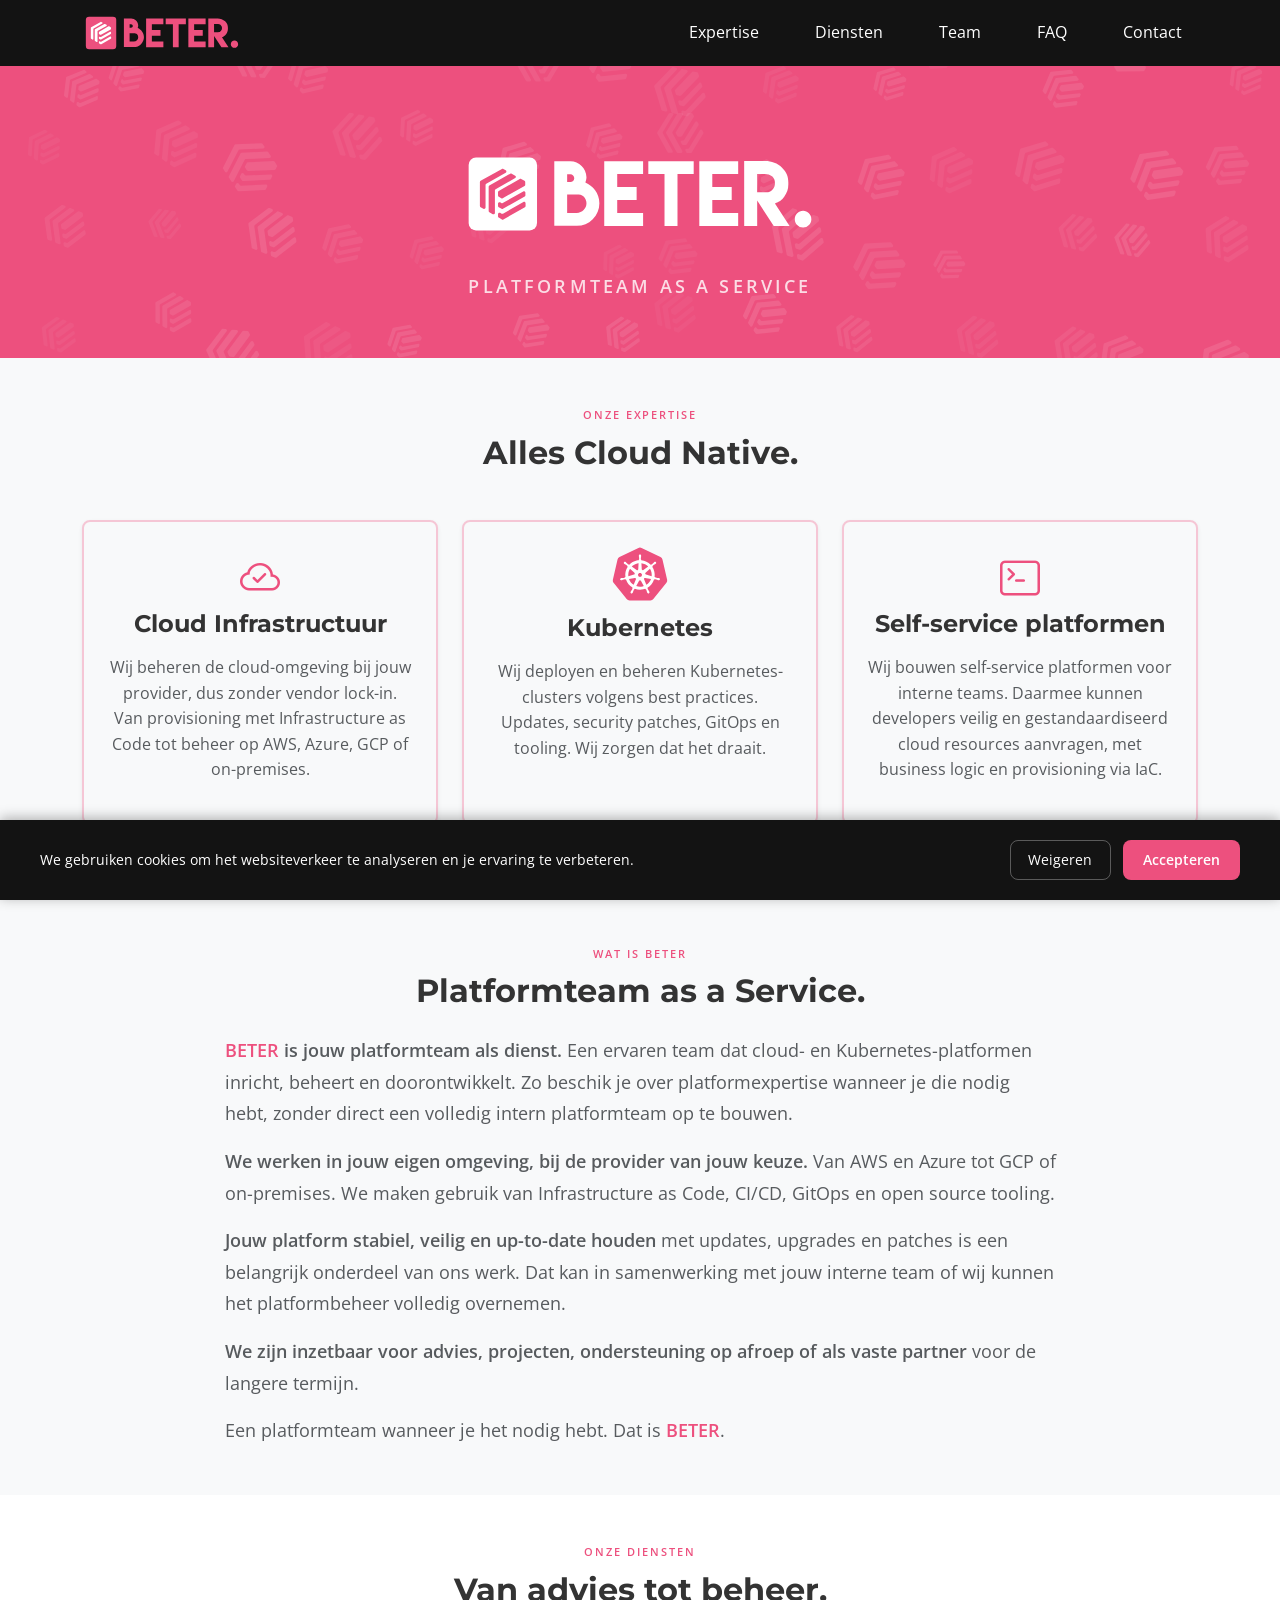
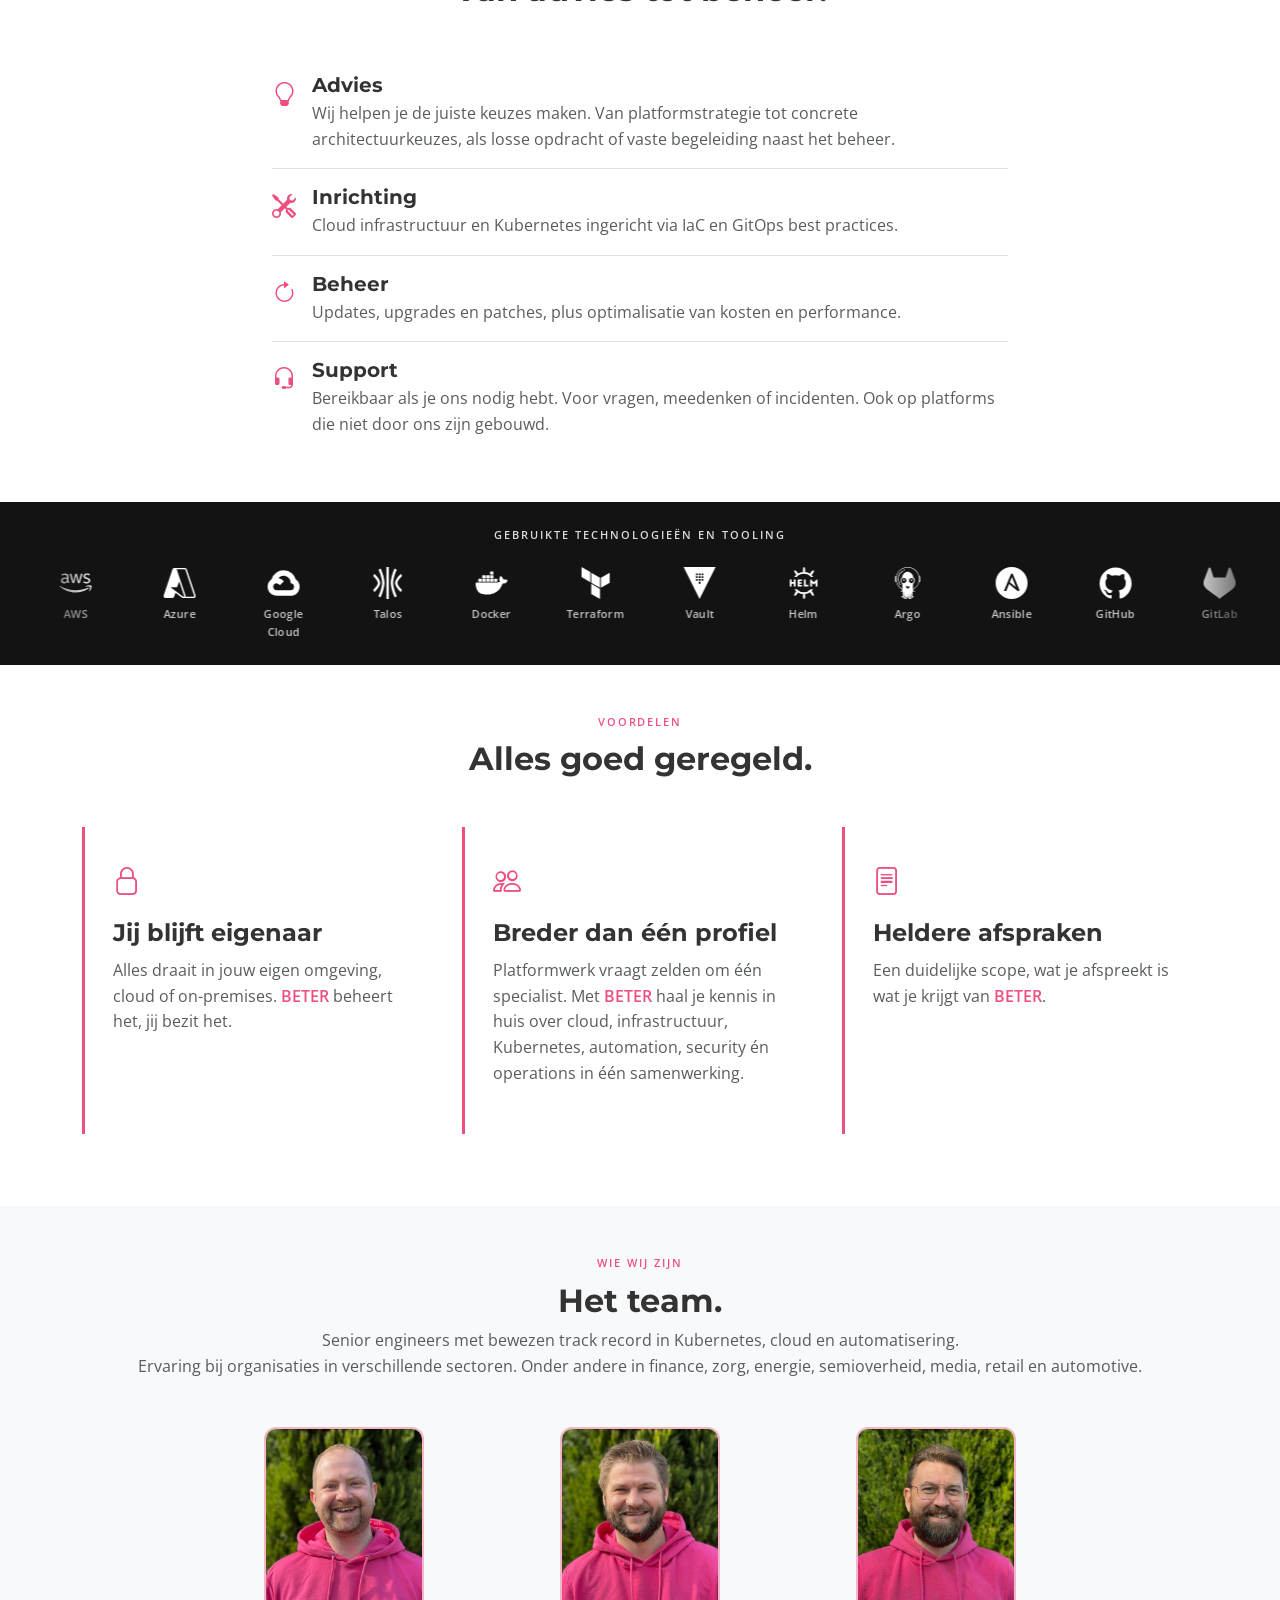
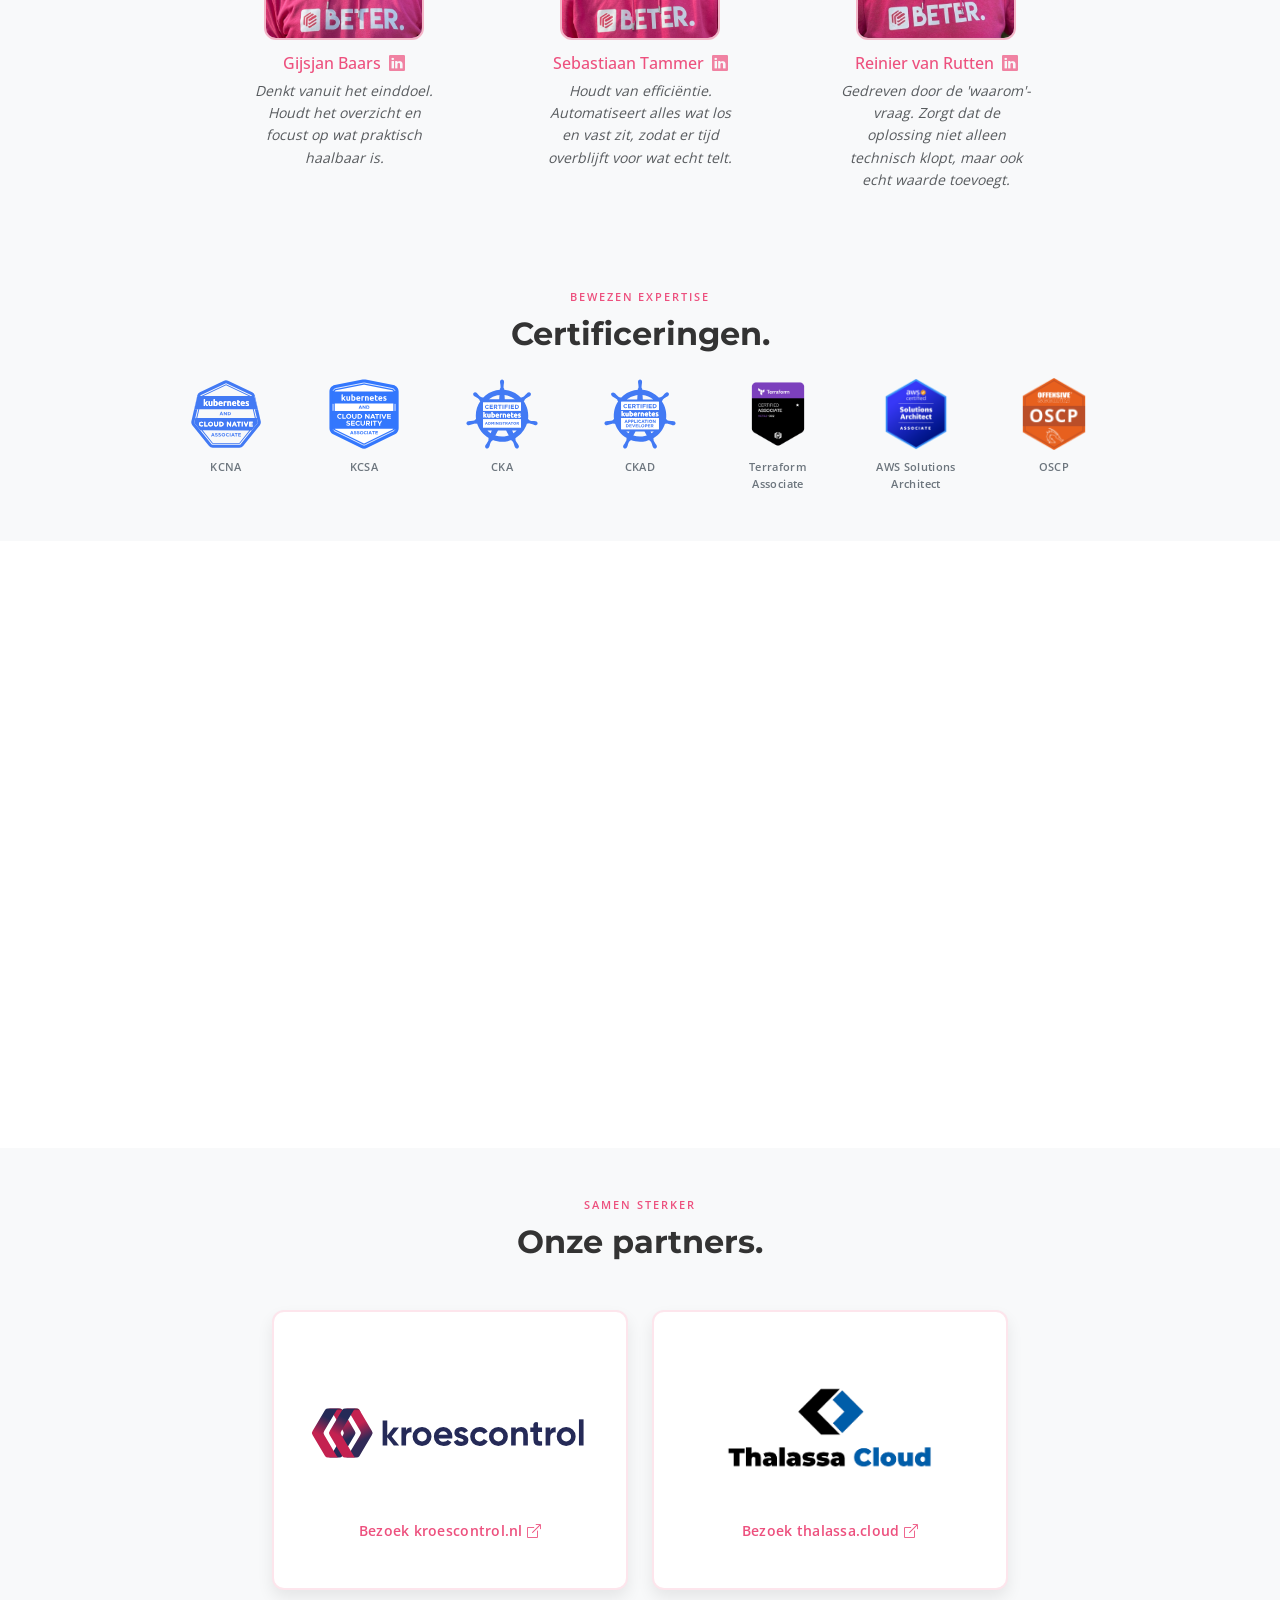
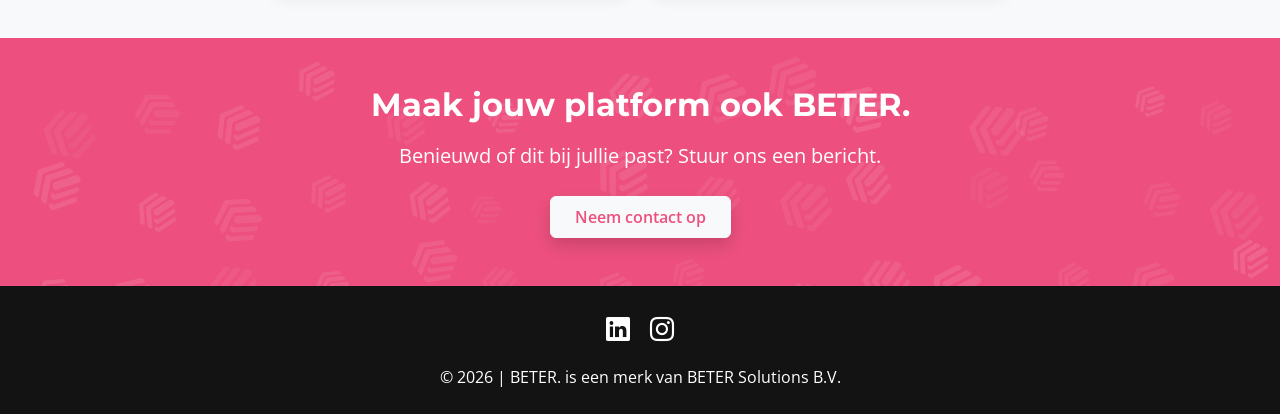
==== index.html @ 4d5b7f98 "Refactor content for clarity and consistency; update headings and remove redundant phrases" ====
<!DOCTYPE html>
<html lang="nl">
<head>
    <meta charset="UTF-8">
    <meta name="viewport" content="width=device-width, initial-scale=1.0">
    
    <title>BETER. | Platformteam as a Service</title>
    <meta name="description" content="BETER is jouw Platformteam as a Service. Van cloud infrastructuur en Kubernetes tot self-service platformen.">
    <meta name="keywords" content="platform engineering, platform team as a service, team as a service, cloud native, managed kubernetes, kubernetes beheer, cloud infrastructuur, devops, gitops, terraform, infrastructure as code, self-service platform, platform team, cloud beheer, aws, azure, gcp, nederland, security, monitoring, lifecycle management">
    <meta name="author" content="BETER Solutions">
    <link rel="canonical" href="https://www.betersolutions.nl/">

    <!-- Open Graph -->
    <meta property="og:type" content="website">
    <meta property="og:url" content="https://www.betersolutions.nl/">
    <meta property="og:title" content="BETER. | Platformteam as a Service">
    <meta property="og:description" content="BETER is jouw Platformteam as a Service. Van cloud infrastructuur en Kubernetes tot self-service platformen.">
    <meta property="og:locale" content="nl_NL">
    <meta property="og:site_name" content="BETER.">
    <meta property="og:image" content="https://www.betersolutions.nl/img/og-image.jpg">
    <meta property="og:image:width" content="1200">
    <meta property="og:image:height" content="630">
    <meta property="og:image:type" content="image/jpeg">

    <!-- Twitter/X Card -->
    <meta name="twitter:card" content="summary_large_image">
    <meta name="twitter:title" content="BETER. | Platformteam as a Service">
    <meta name="twitter:description" content="BETER is jouw Platformteam as a Service. Van cloud infrastructuur en Kubernetes tot self-service platformen.">
    <meta name="twitter:image" content="https://www.betersolutions.nl/img/og-image.jpg">

    <link rel="icon" type="image/x-icon" href="img/favicon.ico">
    <link rel="apple-touch-icon" href="img/apple-touch-icon.png">
    <link rel="manifest" href="manifest.json">
    <meta name="theme-color" content="#ed507e">
    <!-- Fonts -->
    <link rel="stylesheet" href="css/fonts.css">
    <!-- Bootstrap CSS -->
    <link rel="stylesheet" href="css/vendor/bootstrap.min.css">
    <link rel="stylesheet" href="css/vendor/bootstrap-icons/bootstrap-icons.min.css">
    <!-- Site styles -->
    <link rel="stylesheet" href="css/style.css">

    <!-- Structured Data -->
    <script type="application/ld+json">
    {
      "@context": "https://schema.org",
      "@type": "Organization",
      "name": "BETER. | Platformteam as a Service",
      "url": "https://www.betersolutions.nl/",
      "logo": "https://www.betersolutions.nl/img/icon-512.png",
      "description": "BETER is jouw Platformteam as a Service. Van cloud infrastructuur en Kubernetes tot self-service platformen.",
      "email": "info@betersolutions.nl",
      "foundingDate": "2026",
      "address": {
        "@type": "PostalAddress",
        "addressCountry": "NL"
      },
      "sameAs": [
        "https://www.linkedin.com/company/betersolutions",
        "https://www.instagram.com/betersolutions/"
      ],
      "founder": [
        {
          "@type": "Person",
          "name": "Gijsjan Baars",
          "jobTitle": "Co-founder & Platform Engineer"
        },
        {
          "@type": "Person",
          "name": "Sebastiaan Tammer",
          "jobTitle": "Co-founder & Platform Engineer"
        },
        {
          "@type": "Person",
          "name": "Reinier van Rutten",
          "jobTitle": "Co-founder & Platform Engineer"
        }
      ],
      "offers": {
        "@type": "Offer",
        "itemOffered": {
          "@type": "Service",
          "name": "Cloud Native Platformbeheer as a Service",
          "description": "Van cloud infrastructuur en Kubernetes tot het bouwen van self-service platformen. BETER beheert het platform zodat jouw team zich kan richten op applicaties bouwen.",
          "provider": {
            "@type": "Organization",
            "name": "BETER.| Platformteam as a Service"
          },
          "areaServed": "NL",
          "serviceType": "Platform Engineering"
        }
      }
    }
    </script>

    <script type="application/ld+json">
    {
      "@context": "https://schema.org",
      "@type": "FAQPage",
      "mainEntity": [
        {
          "@type": "Question",
          "name": "Wat is Platformteam as a Service?",
          "acceptedAnswer": {
            "@type": "Answer",
            "text": "Platformteam as a Service betekent dat je niet afhankelijk bent van één specialist, maar direct beschikt over brede kennis van cloud, infrastructuur, Kubernetes, automation, security en operations. In één samenwerking haal je een compleet platformteam in huis, zonder dat je dat eerst zelf hoeft op te bouwen."
          }
        },
        {
          "@type": "Question",
          "name": "Waar kunnen jullie ons allemaal bij helpen?",
          "acceptedAnswer": {
            "@type": "Answer",
            "text": "Wij helpen je met het volledige cloud native platform: van cloud infrastructuur en Kubernetes tot het bouwen van self-service platformen voor interne teams. Inzetbaar voor advies, projecten, ondersteuning op afroep of als vaste partner voor de langere termijn."
          }
        },
        {
          "@type": "Question",
          "name": "Waar draait alles?",
          "acceptedAnswer": {
            "@type": "Answer",
            "text": "Bij je eigen provider. Of dat nu AWS, Azure, GCP of on-premises is. Jij behoudt volledige controle en eigendom over je data en infrastructuur."
          }
        },
        {
          "@type": "Question",
          "name": "Wat doen jullie precies en wat doen wij zelf?",
          "acceptedAnswer": {
            "@type": "Answer",
            "text": "Wij focussen ons op cloud infrastructuur, Kubernetes, updates, security en de optimalisatie van kosten en performance. Jouw team beheert wat erop draait. De applicaties, de code en de CI/CD pipelines. Zo houd jij volledige vrijheid over wat je bouwt."
          }
        },
        {
          "@type": "Question",
          "name": "Kunnen jullie samenwerken met ons bestaande interne team?",
          "acceptedAnswer": {
            "@type": "Answer",
            "text": "Ja. We werken net zo makkelijk naast een bestaand intern team als dat we het platformbeheer volledig overnemen. Samen bepalen we waar onze expertise het meeste verschil maakt, zodat we elkaar aanvullen in plaats van overlappen."
          }
        },
        {
          "@type": "Question",
          "name": "Kunnen we alleen advies afnemen zonder beheer?",
          "acceptedAnswer": {
            "@type": "Answer",
            "text": "Ja. Advies is los af te nemen. Als eenmalige opdracht of als terugkerende begeleiding. Denk aan architectuurkeuzes, een platform roadmap of een second opinion op je huidige setup."
          }
        },
        {
          "@type": "Question",
          "name": "Verzorgen jullie ook trainingen?",
          "acceptedAnswer": {
            "@type": "Answer",
            "text": "Ja. Naast advies en beheer geven we ook trainingen en workshops, bijvoorbeeld over Kubernetes, GitOps of cloud-architectuur. Zo bouwt jouw team zelf kennis op, of werken we gericht toe naar minder afhankelijkheid van ons."
          }
        },
        {
          "@type": "Question",
          "name": "Hoe snel kunnen jullie starten?",
          "acceptedAnswer": {
            "@type": "Answer",
            "text": "Na een kort kennismakingsgesprek kunnen we snel schakelen. We starten met een intake om je situatie en wensen in kaart te brengen en maken daarna gezamenlijk een passende planning."
          }
        }
      ]
    }
    </script>

</head>
<body>

    <!-- Cookie Consent Banner -->
    <div id="cookie-banner" class="cookie-banner">
        <div class="cookie-banner-inner">
            <p class="cookie-banner-text">
                We gebruiken cookies om het websiteverkeer te analyseren en je ervaring te verbeteren.
            </p>
            <div class="cookie-banner-actions">
                <button onclick="setCookieConsent(false)" class="cookie-btn cookie-btn-decline">Weigeren</button>
                <button onclick="setCookieConsent(true)" class="cookie-btn cookie-btn-accept">Accepteren</button>
            </div>
        </div>
    </div>

    <script src="js/cookie-consent.js" defer></script>

    <!-- Navigation -->
    <nav class="navbar navbar-dark fixed-top site-dark-bg">
        <div class="container d-flex align-items-center justify-content-between flex-nowrap">
            <a class="navbar-brand" href="#">
                <img src="img/noBgColor.svg" alt="BETER Logo" class="navbar-logo">
            </a>
            <ul class="navbar-nav flex-row flex-nowrap gap-1 gap-lg-4 mb-0" id="mainNavList">
                <li class="nav-item">
                    <a class="nav-link" href="#expertises">Expertise</a>
                </li>
                <li class="nav-item">
                    <a class="nav-link" href="#services">Diensten</a>
                </li>
                <li class="nav-item">
                    <a class="nav-link" href="#team">Team</a>
                </li>
                <li class="nav-item">
                    <a class="nav-link" href="#faq">FAQ</a>
                </li>
                <li class="nav-item">
                    <a class="nav-link" href="#contact">Contact</a>
                </li>
            </ul>
        </div>
    </nav>

    <header class="masthead text-white text-center pb-4">

        <div class="container pt-3 pb-4" data-aos="fade-up">
            <h1 class="display-4 mb-3 mt-2">
    <img src="img/noBgWhitePink.svg" alt="" class="masthead-logo">
    <span class="visually-hidden">BETER — Platformteam as a Service</span>
            </h1>
            <span class="section-label">Platformteam as a Service</span>
        </div>
    </header>

    <div id="expertises">
    <section class="py-5 bg-light">
        <div class="container">
            <span class="section-label d-block text-center" data-aos="fade-up">Onze expertise</span>
            <h2 class="text-center mb-5" data-aos="fade-up">Alles Cloud Native.</h2>
            <div class="row justify-content-center">
                <div class="col-md-4 mb-4" data-aos="fade-up" data-aos-delay="100">
                    <div class="expertise-card h-100 shadow-sm text-center p-4">
                        <i class="bi bi-cloud-check text-primary mb-3 expertise-icon"></i>
                        <h4 class="mb-3">Cloud Infrastructuur</h4>
                        <p class="text-muted">Wij beheren de cloud-omgeving bij jouw provider, dus zonder vendor lock-in. Van provisioning met Infrastructure as Code tot beheer op AWS, Azure, GCP of on-premises.</p>
                    </div>
                </div>
                <div class="col-md-4 mb-4" data-aos="fade-up" data-aos-delay="200">
                    <div class="expertise-card h-100 shadow-sm text-center p-4">
                        <img src="img/kubernetes icon pink white.svg" alt="Kubernetes" />
                        <h4 class="mb-3">Kubernetes</h4>
                        <p class="text-muted">Wij deployen en beheren Kubernetes-clusters volgens best practices. Updates, security patches, GitOps en tooling. Wij zorgen dat het draait.</p>
                    </div>
                </div>
                <div class="col-md-4 mb-4" data-aos="fade-up" data-aos-delay="300">
                    <div class="expertise-card h-100 shadow-sm text-center p-4">
                        <i class="bi bi-terminal text-primary mb-3 expertise-icon"></i>
                        <h4 class="mb-3">Self-service platformen</h4>
                        <p class="text-muted">Wij bouwen self-service platformen voor interne teams. Daarmee kunnen developers veilig en gestandaardiseerd cloud resources aanvragen, met business logic en provisioning via IaC.</p>
                    </div>
                </div>
            </div>
        </div>
    </section>

    <section class="py-5 bg-light">
        <div class="container" data-aos="fade-up">
            <div class="row justify-content-center">
                <div class="col-lg-9">
                    <span class="section-label d-block text-center">Wat is BETER</span>
                    <h2 class="text-center mb-4">Platformteam as a Service.</h2>
                    <div class="text-muted intro-copy">
                        <p><strong><span class="beter">BETER</span> is jouw platformteam als dienst.</strong> Een ervaren team dat cloud- en Kubernetes-platformen inricht, beheert en doorontwikkelt. Zo beschik je over platformexpertise wanneer je die nodig hebt, zonder direct een volledig intern platformteam op te bouwen.</p>
                        <p><strong>We werken in jouw eigen omgeving, bij de provider van jouw keuze.</strong> Van AWS en Azure tot GCP of on-premises. We maken gebruik van Infrastructure as Code, CI/CD, GitOps en open source tooling.</p>
                        <p><strong>Jouw platform stabiel, veilig en up-to-date houden</strong> met updates, upgrades en patches is een belangrijk onderdeel van ons werk. Dat kan in samenwerking met jouw interne team of wij kunnen het platformbeheer volledig overnemen.</p>
                        <p><strong>We zijn inzetbaar voor advies, projecten, ondersteuning op afroep of als vaste partner</strong> voor de langere termijn.</p>
                        <p class="mb-0">Een platformteam wanneer je het nodig hebt. Dat is <span class="beter">BETER</span>.</p>
                    </div>
                </div>
            </div>
        </div>
    </section>
    </div>

    <div id="services">
    <section class="py-5 bg-white">
        <div class="container">
            <span class="section-label d-block text-center" data-aos="fade-up">Onze diensten</span>
            <h2 class="text-center mb-5" data-aos="fade-up">Van advies tot beheer.</h2>
            <div class="row align-items-start">
                <div class="col-12 col-md-8 offset-md-2" data-aos="fade-up">
                    <div class="d-flex align-items-start py-3 border-bottom">
                        <i class="bi bi-lightbulb text-primary me-3 flex-shrink-0 service-icon"></i>
                        <div><h5 class="mb-1">Advies</h5><p class="text-muted mb-0">Wij helpen je de juiste keuzes maken. Van platformstrategie tot concrete architectuurkeuzes, als losse opdracht of vaste begeleiding naast het beheer.</p></div>
                    </div>
                    <div class="d-flex align-items-start py-3 border-bottom">
                        <i class="bi bi-tools text-primary me-3 flex-shrink-0 service-icon"></i>
                        <div><h5 class="mb-1">Inrichting</h5><p class="text-muted mb-0">Cloud infrastructuur en Kubernetes ingericht via IaC en GitOps best practices.</p></div>
                    </div>
                    <div class="d-flex align-items-start py-3 border-bottom">
                        <i class="bi bi-arrow-clockwise text-primary me-3 flex-shrink-0 service-icon"></i>
                        <div><h5 class="mb-1">Beheer</h5><p class="text-muted mb-0">Updates, upgrades en patches, plus optimalisatie van kosten en performance.</p></div>
                    </div>
                    <div class="d-flex align-items-start py-3">
                        <i class="bi bi-headset text-primary me-3 flex-shrink-0 service-icon"></i>
                        <div><h5 class="mb-1">Support</h5><p class="text-muted mb-0">Bereikbaar als je ons nodig hebt. Voor vragen, meedenken of incidenten. Ook op platforms die niet door ons zijn gebouwd.</p></div>
                    </div>
                </div>
            </div>
        </div>
    </section>

    <section class="py-4 tech-showcase">
        <div class="container">
            <span class="section-label d-block text-center mb-4" data-aos="fade-up">Gebruikte technologieën en tooling</span>
        </div>
        <div class="tech-ticker">
            <div class="tech-ticker-track">
                <div class="tech-item">
                    <img src="img/logos/kubernetes.svg" alt="Kubernetes" class="tech-logo">
                    <span class="tech-logo-name">Kubernetes</span>
                </div>
                <div class="tech-item">
                    <img src="img/logos/aws.svg" alt="AWS" class="tech-logo">
                    <span class="tech-logo-name">AWS</span>
                </div>
                <div class="tech-item">
                    <img src="img/logos/azure.svg" alt="Azure" class="tech-logo">
                    <span class="tech-logo-name">Azure</span>
                </div>
                <div class="tech-item">
                    <img src="img/logos/gcp.svg" alt="Google Cloud" class="tech-logo">
                    <span class="tech-logo-name">Google Cloud</span>
                </div>
                <div class="tech-item">
                    <img src="img/logos/talos.svg" alt="Talos" class="tech-logo">
                    <span class="tech-logo-name">Talos</span>
                </div>
                <div class="tech-item">
                    <img src="img/logos/docker.svg" alt="Docker" class="tech-logo">
                    <span class="tech-logo-name">Docker</span>
                </div>
                <div class="tech-item">
                    <img src="img/logos/terraform.svg" alt="Terraform" class="tech-logo">
                    <span class="tech-logo-name">Terraform</span>
                </div>
                <div class="tech-item">
                    <img src="img/logos/vault.svg" alt="Vault" class="tech-logo">
                    <span class="tech-logo-name">Vault</span>
                </div>
                <div class="tech-item">
                    <img src="img/logos/helm.svg" alt="Helm" class="tech-logo">
                    <span class="tech-logo-name">Helm</span>
                </div>
                <div class="tech-item">
                    <img src="img/logos/argo.svg" alt="Argo" class="tech-logo">
                    <span class="tech-logo-name">Argo</span>
                </div>
                <div class="tech-item">
                    <img src="img/logos/ansible.svg" alt="Ansible" class="tech-logo">
                    <span class="tech-logo-name">Ansible</span>
                </div>
                <div class="tech-item">
                    <img src="img/logos/github.svg" alt="GitHub" class="tech-logo">
                    <span class="tech-logo-name">GitHub</span>
                </div>
                <div class="tech-item">
                    <img src="img/logos/gitlab.svg" alt="GitLab" class="tech-logo">
                    <span class="tech-logo-name">GitLab</span>
                </div>
                <div class="tech-item">
                    <img src="img/logos/prometheus.svg" alt="Prometheus" class="tech-logo">
                    <span class="tech-logo-name">Prometheus</span>
                </div>
                <div class="tech-item">
                    <img src="img/logos/grafana.svg" alt="Grafana" class="tech-logo">
                    <span class="tech-logo-name">Grafana</span>
                </div>
                <div class="tech-item">
                    <img src="img/logos/certmanager.svg" alt="cert-manager" class="tech-logo">
                    <span class="tech-logo-name">cert-manager</span>
                </div>
                <div class="tech-item">
                    <img src="img/logos/kyverno.svg" alt="Kyverno" class="tech-logo">
                    <span class="tech-logo-name">Kyverno</span>
                </div>
                <div class="tech-item">
                    <img src="img/logos/cilium.svg" alt="Cilium" class="tech-logo">
                    <span class="tech-logo-name">Cilium</span>
                </div>
                <div class="tech-item">
                    <img src="img/logos/postgresql.svg" alt="PostgreSQL" class="tech-logo">
                    <span class="tech-logo-name">PostgreSQL</span>
                </div>
                <div class="tech-item">
                    <img src="img/logos/golang.svg" alt="Go" class="tech-logo">
                    <span class="tech-logo-name">Go</span>
                </div>
                <div class="tech-item">
                    <img src="img/logos/ollama.svg" alt="Ollama" class="tech-logo">
                    <span class="tech-logo-name">Ollama</span>
                </div>
                <a href="https://landscape.cncf.io/" target="_blank" rel="noopener noreferrer" class="tech-item tech-logo-link" aria-label="Bekijk het volledige CNCF landscape">
                    <img src="img/logos/cncf.svg" alt="CNCF" class="tech-logo">
                    <span class="tech-logo-name">CNCF Landscape</span>
                </a>
                <div class="tech-item" aria-hidden="true">
                    <img src="img/logos/kubernetes.svg" alt="" class="tech-logo">
                    <span class="tech-logo-name">Kubernetes</span>
                </div>
                <div class="tech-item" aria-hidden="true">
                    <img src="img/logos/aws.svg" alt="" class="tech-logo">
                    <span class="tech-logo-name">AWS</span>
                </div>
                <div class="tech-item" aria-hidden="true">
                    <img src="img/logos/azure.svg" alt="" class="tech-logo">
                    <span class="tech-logo-name">Azure</span>
                </div>
                <div class="tech-item" aria-hidden="true">
                    <img src="img/logos/gcp.svg" alt="" class="tech-logo">
                    <span class="tech-logo-name">Google Cloud</span>
                </div>
                <div class="tech-item" aria-hidden="true">
                    <img src="img/logos/talos.svg" alt="" class="tech-logo">
                    <span class="tech-logo-name">Talos</span>
                </div>
                <div class="tech-item" aria-hidden="true">
                    <img src="img/logos/docker.svg" alt="" class="tech-logo">
                    <span class="tech-logo-name">Docker</span>
                </div>
                <div class="tech-item" aria-hidden="true">
                    <img src="img/logos/terraform.svg" alt="" class="tech-logo">
                    <span class="tech-logo-name">Terraform</span>
                </div>
                <div class="tech-item" aria-hidden="true">
                    <img src="img/logos/vault.svg" alt="" class="tech-logo">
                    <span class="tech-logo-name">Vault</span>
                </div>
                <div class="tech-item" aria-hidden="true">
                    <img src="img/logos/helm.svg" alt="" class="tech-logo">
                    <span class="tech-logo-name">Helm</span>
                </div>
                <div class="tech-item" aria-hidden="true">
                    <img src="img/logos/argo.svg" alt="" class="tech-logo">
                    <span class="tech-logo-name">Argo</span>
                </div>
                <div class="tech-item" aria-hidden="true">
                    <img src="img/logos/ansible.svg" alt="" class="tech-logo">
                    <span class="tech-logo-name">Ansible</span>
                </div>
                <div class="tech-item" aria-hidden="true">
                    <img src="img/logos/github.svg" alt="" class="tech-logo">
                    <span class="tech-logo-name">GitHub</span>
                </div>
                <div class="tech-item" aria-hidden="true">
                    <img src="img/logos/gitlab.svg" alt="" class="tech-logo">
                    <span class="tech-logo-name">GitLab</span>
                </div>
                <div class="tech-item" aria-hidden="true">
                    <img src="img/logos/prometheus.svg" alt="" class="tech-logo">
                    <span class="tech-logo-name">Prometheus</span>
                </div>
                <div class="tech-item" aria-hidden="true">
                    <img src="img/logos/grafana.svg" alt="" class="tech-logo">
                    <span class="tech-logo-name">Grafana</span>
                </div>
                <div class="tech-item" aria-hidden="true">
                    <img src="img/logos/certmanager.svg" alt="" class="tech-logo">
                    <span class="tech-logo-name">cert-manager</span>
                </div>
                <div class="tech-item" aria-hidden="true">
                    <img src="img/logos/kyverno.svg" alt="" class="tech-logo">
                    <span class="tech-logo-name">Kyverno</span>
                </div>
                <div class="tech-item" aria-hidden="true">
                    <img src="img/logos/cilium.svg" alt="" class="tech-logo">
                    <span class="tech-logo-name">Cilium</span>
                </div>
                <div class="tech-item" aria-hidden="true">
                    <img src="img/logos/postgresql.svg" alt="" class="tech-logo">
                    <span class="tech-logo-name">PostgreSQL</span>
                </div>
                <div class="tech-item" aria-hidden="true">
                    <img src="img/logos/golang.svg" alt="" class="tech-logo">
                    <span class="tech-logo-name">Go</span>
                </div>
                <div class="tech-item" aria-hidden="true">
                    <img src="img/logos/ollama.svg" alt="" class="tech-logo">
                    <span class="tech-logo-name">Ollama</span>
                </div>
                <div class="tech-item tech-logo-link" aria-hidden="true">
                    <img src="img/logos/cncf.svg" alt="" class="tech-logo">
                    <span class="tech-logo-name">CNCF Landscape</span>
                </div>
            </div>
        </div>
    </section>

    <section class="py-5 bg-white">
        <div class="container">
            <span class="section-label d-block text-center" data-aos="fade-up">Voordelen</span>
            <h2 class="text-center mb-5" data-aos="fade-up">Alles goed geregeld.</h2>
            <div class="row">
                <div class="col-md-4 mb-4" data-aos="fade-up" data-aos-delay="100">
                    <div class="usp-card">
                        <i class="bi bi-lock text-primary mb-3 d-block usp-icon"></i>
                        <h4>Jij blijft eigenaar</h4>
                        <p class="text-muted">Alles draait in jouw eigen omgeving, cloud of on-premises. <span class="beter">BETER</span> beheert het, jij bezit het.</p>
                    </div>
                </div>
                <div class="col-md-4 mb-4" data-aos="fade-up" data-aos-delay="200">
                    <div class="usp-card">
                        <i class="bi bi-people text-primary mb-3 d-block usp-icon"></i>
                        <h4>Breder dan één profiel</h4>
                        <p class="text-muted">Platformwerk vraagt zelden om één specialist. Met <span class="beter">BETER</span> haal je kennis in huis over cloud, infrastructuur, Kubernetes, automation, security én operations in één samenwerking.</p>
                    </div>
                </div>
                <div class="col-md-4 mb-4" data-aos="fade-up" data-aos-delay="300">
                    <div class="usp-card">
                        <i class="bi bi-file-text text-primary mb-3 d-block usp-icon"></i>
                        <h4>Heldere afspraken</h4>
                        <p class="text-muted">Een duidelijke scope, wat je afspreekt is wat je krijgt van <span class="beter">BETER</span>.</p>
                    </div>
                </div>
            </div>
        </div>
    </section>
    </div>

    <div id="team">
    <section class="py-5 bg-light">
        <div class="container">
            <div class="text-center mb-5" data-aos="fade-up">
                <span class="section-label d-block">Wie wij zijn</span>
                <h2 class="mb-2">Het team.</h2>
                <p class="text-muted mb-0">Senior engineers met bewezen track record in Kubernetes, cloud en automatisering. </p>
                <p class="text-muted mb-0">Ervaring bij organisaties in verschillende sectoren. Onder andere in finance, zorg, energie, semioverheid, media, retail en automotive.</p>
            </div>
            <div class="d-flex justify-content-center flex-wrap team-cards">
                    <div data-aos="fade-up" data-aos-delay="100">
                        <div class="team-card">
                            <div class="team-photo-wrap"><img src="img/hs/ht-gjb-01.png" alt="Gijsjan Baars" class="team-photo"></div>
                            <div class="team-info">
                                <h6 class="mb-1 team-name">
                                    Gijsjan Baars
                                    <a href="https://www.linkedin.com/in/gijsjanbaars/" target="_blank" rel="noopener noreferrer" class="team-linkedin" aria-label="LinkedIn van Gijsjan Baars"><i class="bi bi-linkedin"></i></a>
                                </h6>
                                <p class="text-muted small mb-0 team-bio">Denkt vanuit het einddoel. Houdt het overzicht en focust op wat praktisch haalbaar is.</p>
                            </div>
                        </div>
                    </div>
                    <div data-aos="fade-up" data-aos-delay="200">
                        <div class="team-card">
                            <div class="team-photo-wrap"><img src="img/hs/hs-st-01.png" alt="Sebastiaan Tammer" class="team-photo"></div>
                            <div class="team-info">
                                <h6 class="mb-1 team-name">
                                    Sebastiaan Tammer
                                    <a href="https://www.linkedin.com/in/sebastiaantammer/" target="_blank" rel="noopener noreferrer" class="team-linkedin" aria-label="LinkedIn van Sebastiaan Tammer"><i class="bi bi-linkedin"></i></a>
                                </h6>
                                <p class="text-muted small mb-0 team-bio">Houdt van efficiëntie. Automatiseert alles wat los en vast zit, zodat er tijd overblijft voor wat echt telt.</p>
                            </div>
                        </div>
                    </div>
                    <div data-aos="fade-up" data-aos-delay="300">
                        <div class="team-card">
                            <div class="team-photo-wrap"><img src="img/hs/hs-rvr-01.png" alt="Reinier van Rutten" class="team-photo"></div>
                            <div class="team-info">
                                <h6 class="mb-1 team-name">
                                    Reinier van Rutten
                                    <a href="https://www.linkedin.com/in/reiniervanrutten/" target="_blank" rel="noopener noreferrer" class="team-linkedin" aria-label="LinkedIn van Reinier van Rutten"><i class="bi bi-linkedin"></i></a>
                                </h6>
                                <p class="text-muted small mb-0 team-bio">Gedreven door de 'waarom'-vraag. Zorgt dat de oplossing niet alleen technisch klopt, maar ook echt waarde toevoegt.</p>
                            </div>
                        </div>
                    </div>
            </div>
        </div>
    </section>

    <section class="py-5 bg-light">
        <div class="container text-center" data-aos="fade-up">
            <span class="section-label d-block">Bewezen expertise</span>
            <h2 class="mb-4">Certificeringen.</h2>
            <div class="d-flex flex-wrap justify-content-center cert-badges">
                <div class="cert-item">
                    <img src="img/logos/certs/kcna.svg" alt="Kubernetes and Cloud Native Associate (KCNA)" class="cert-logo">
                    <span class="cert-logo-name">KCNA</span>
                </div>
                <div class="cert-item">
                    <img src="img/logos/certs/kcsa.svg" alt="Kubernetes and Cloud Native Security Associate (KCSA)" class="cert-logo">
                    <span class="cert-logo-name">KCSA</span>
                </div>
                <div class="cert-item">
                    <img src="img/logos/certs/cka.svg" alt="Certified Kubernetes Administrator (CKA)" class="cert-logo">
                    <span class="cert-logo-name">CKA</span>
                </div>
                <div class="cert-item">
                    <img src="img/logos/certs/ckad.svg" alt="Certified Kubernetes Application Developer (CKAD)" class="cert-logo">
                    <span class="cert-logo-name">CKAD</span>
                </div>
                <div class="cert-item">
                    <img src="img/logos/certs/terraform-associate.png" alt="HashiCorp Certified: Terraform Associate" class="cert-logo">
                    <span class="cert-logo-name">Terraform Associate</span>
                </div>
                <div class="cert-item">
                    <img src="img/logos/certs/aws-saa.png" alt="AWS Certified Solutions Architect – Associate" class="cert-logo">
                    <span class="cert-logo-name">AWS Solutions Architect</span>
                </div>
                <div class="cert-item">
                    <img src="img/logos/certs/oscp.png" alt="Offensive Security Certified Professional (OSCP)" class="cert-logo">
                    <span class="cert-logo-name">OSCP</span>
                </div>
            </div>
        </div>
    </section>
    </div>

    <div id="faq">
    <section class="py-5 bg-white">
        <div class="container">
            <h2 class="text-center mb-5" data-aos="fade-up">Veelgestelde vragen.</h2>
            <div class="row justify-content-center">
                <div class="col-lg-8">
                    <div class="accordion accordion-flush" id="faqAccordion" data-aos="fade-up">
                        <div class="accordion-item border-bottom">
                            <h3 class="accordion-header">
                                <button class="accordion-button collapsed shadow-none fw-bold" type="button" data-bs-toggle="collapse" data-bs-target="#faq1">
                                    Wat is Platformteam as a Service?
                                </button>
                            </h3>
                            <div id="faq1" class="accordion-collapse collapse" data-bs-parent="#faqAccordion">
                                <div class="accordion-body text-muted">
                                    Platformteam as a Service betekent dat je niet afhankelijk bent van één specialist, maar direct beschikt over brede kennis van cloud, infrastructuur, Kubernetes, automation, security en operations. In één samenwerking haal je een compleet platformteam in huis, zonder dat je dat eerst zelf hoeft op te bouwen.
                                </div>
                            </div>
                        </div>
                        <div class="accordion-item border-bottom">
                            <h3 class="accordion-header">
                                <button class="accordion-button collapsed shadow-none fw-bold" type="button" data-bs-toggle="collapse" data-bs-target="#faq2">
                                    Waar kunnen jullie ons allemaal bij helpen?
                                </button>
                            </h3>
                            <div id="faq2" class="accordion-collapse collapse" data-bs-parent="#faqAccordion">
                                <div class="accordion-body text-muted">
                                    Wij helpen je met het volledige cloud native platform: van cloud infrastructuur en Kubernetes tot het bouwen van self-service platformen voor interne teams. Inzetbaar voor advies, projecten, ondersteuning op afroep of als vaste partner voor de langere termijn.
                                </div>
                            </div>
                        </div>
                        <div class="accordion-item border-bottom">
                            <h3 class="accordion-header">
                                <button class="accordion-button collapsed shadow-none fw-bold" type="button" data-bs-toggle="collapse" data-bs-target="#faq3">
                                    Waar draait alles?
                                </button>
                            </h3>
                            <div id="faq3" class="accordion-collapse collapse" data-bs-parent="#faqAccordion">
                                <div class="accordion-body text-muted">
                                    Bij je eigen provider. Of dat nu AWS, Azure, GCP of on-premises is. Jij behoudt volledige controle en eigendom over je data en infrastructuur.
                                </div>
                            </div>
                        </div>
                        <div class="accordion-item border-bottom">
                            <h3 class="accordion-header">
                                <button class="accordion-button collapsed shadow-none fw-bold" type="button" data-bs-toggle="collapse" data-bs-target="#faq4">
                                    Wat doen jullie precies en wat doen wij zelf?
                                </button>
                            </h3>
                            <div id="faq4" class="accordion-collapse collapse" data-bs-parent="#faqAccordion">
                                <div class="accordion-body text-muted">
                                    Wij focussen ons op cloud infrastructuur, Kubernetes, updates, security en de optimalisatie van kosten en performance. Jouw team beheert wat erop draait. De applicaties, de code en de CI/CD pipelines. Zo houd jij volledige vrijheid over wat je bouwt.
                                </div>
                            </div>
                        </div>
                        <div class="accordion-item border-bottom">
                            <h3 class="accordion-header">
                                <button class="accordion-button collapsed shadow-none fw-bold" type="button" data-bs-toggle="collapse" data-bs-target="#faq5">
                                    Kunnen jullie samenwerken met ons bestaande interne team?
                                </button>
                            </h3>
                            <div id="faq5" class="accordion-collapse collapse" data-bs-parent="#faqAccordion">
                                <div class="accordion-body text-muted">
                                    Ja. We werken net zo makkelijk naast een bestaand intern team als dat we het platformbeheer volledig overnemen. Samen bepalen we waar onze expertise het meeste verschil maakt, zodat we elkaar aanvullen in plaats van overlappen.
                                </div>
                            </div>
                        </div>
                        <div class="accordion-item border-bottom">
                            <h3 class="accordion-header">
                                <button class="accordion-button collapsed shadow-none fw-bold" type="button" data-bs-toggle="collapse" data-bs-target="#faq6">
                                    Kunnen we alleen advies afnemen zonder beheer?
                                </button>
                            </h3>
                            <div id="faq6" class="accordion-collapse collapse" data-bs-parent="#faqAccordion">
                                <div class="accordion-body text-muted">
                                    Ja. Advies is los af te nemen. Als eenmalige opdracht of als terugkerende begeleiding. Denk aan architectuurkeuzes, een platform roadmap of een second opinion op je huidige setup.
                                </div>
                            </div>
                        </div>
                        <div class="accordion-item border-bottom">
                            <h3 class="accordion-header">
                                <button class="accordion-button collapsed shadow-none fw-bold" type="button" data-bs-toggle="collapse" data-bs-target="#faq7">
                                    Verzorgen jullie ook trainingen?
                                </button>
                            </h3>
                            <div id="faq7" class="accordion-collapse collapse" data-bs-parent="#faqAccordion">
                                <div class="accordion-body text-muted">
                                    Ja. Naast advies en beheer geven we ook trainingen en workshops, bijvoorbeeld over Kubernetes, GitOps of cloud-architectuur. Zo bouwt jouw team zelf kennis op, of werken we gericht toe naar minder afhankelijkheid van ons.
                                </div>
                            </div>
                        </div>
                        <div class="accordion-item border-bottom">
                            <h3 class="accordion-header">
                                <button class="accordion-button collapsed shadow-none fw-bold" type="button" data-bs-toggle="collapse" data-bs-target="#faq8">
                                    Hoe snel kunnen jullie starten?
                                </button>
                            </h3>
                            <div id="faq8" class="accordion-collapse collapse" data-bs-parent="#faqAccordion">
                                <div class="accordion-body text-muted">
                                    Na een kort kennismakingsgesprek kunnen we snel schakelen. We starten met een intake om je situatie en wensen in kaart te brengen en maken daarna gezamenlijk een passende planning.
                                </div>
                            </div>
                        </div>
                    </div>
                </div>
            </div>
        </div>
    </section>

    <section class="py-5 bg-light">
        <div class="container">
            <span class="section-label d-block text-center" data-aos="fade-up">Samen sterker</span>
            <h2 class="text-center mb-5" data-aos="fade-up">Onze partners.</h2>
            <div class="row justify-content-center g-4">
                <div class="col-md-6 col-lg-4" data-aos="fade-up" data-aos-delay="100">
                    <a href="https://www.kroescontrol.nl" target="_blank" rel="noopener noreferrer" class="partner-card d-flex flex-column align-items-center justify-content-center text-decoration-none p-4 h-100">
                        <div class="partner-logo-wrap">
                            <img src="img/kc-logo.svg" alt="KroesControl" class="partner-logo">
                        </div>
                        <span class="partner-visit">Bezoek kroescontrol.nl <i class="bi bi-box-arrow-up-right"></i></span>
                    </a>
                </div>
                <div class="col-md-6 col-lg-4" data-aos="fade-up" data-aos-delay="200">
                    <a href="https://www.thalassa.cloud" target="_blank" rel="noopener noreferrer" class="partner-card d-flex flex-column align-items-center justify-content-center text-decoration-none p-4 h-100">
                        <div class="partner-logo-wrap">
                            <img src="img/thalassa-cloud-logo-stacked-black-blue-whitebackground.png" alt="Thalassa Cloud" class="partner-logo partner-logo-sm">
                        </div>
                        <span class="partner-visit">Bezoek thalassa.cloud <i class="bi bi-box-arrow-up-right"></i></span>
                    </a>
                </div>
            </div>
        </div>
    </section>
    </div>

    <section id="contact" class="py-5 bg-primary text-white">
        <div class="container text-center" data-aos="zoom-in">
        <h2 class="mb-3">Maak jouw platform ook BETER.</h2>
            <p class="lead mb-4">Benieuwd of dit bij jullie past? Stuur ons een bericht.</p>
            <a href="mailto:info@betersolutions.nl" class="btn btn-light text-primary fw-bold px-4 py-2 shadow">Neem contact op</a>
        </div>
    </section>
    
    <footer class="site-dark-bg text-white py-4">
        <div class="container text-center">
            <div class="mb-3">
                <a href="https://www.linkedin.com/company/betersolutions" target="_blank" rel="noopener noreferrer" class="text-white me-3 text-decoration-none" aria-label="LinkedIn">
                    <i class="bi bi-linkedin fs-4"></i>
                </a>
                <a href="https://www.instagram.com/betersolutions/" target="_blank" rel="noopener noreferrer" class="text-white text-decoration-none" aria-label="Instagram">
                    <i class="bi bi-instagram fs-4"></i>
                </a>
            </div>
            <p class="mb-0">&copy; 2026 | BETER. is een merk van BETER Solutions B.V.</p>
        </div>
    </footer>
    <script src="js/vendor/bootstrap.bundle.min.js"></script>
    <script src="js/main.js" defer></script>

    <!-- Tech ticker: auto-scrolls, speeds up on swipe/drag -->
    <script src="js/tech-ticker.js" defer></script>

    <!-- Random BETER symbol scatter in masthead -->
    <script src="js/masthead-symbols.js" defer></script>

</body>
</html>
---- css/fonts.css ----
/* Montserrat 400/600/700 (latin + latin-ext subsets) */
@font-face {
  font-family: 'Montserrat';
  font-style: normal;
  font-weight: 400 700;
  font-display: swap;
  src: url('../fonts/montserrat-latin-ext.woff2') format('woff2');
  unicode-range: U+0100-02BA, U+02BD-02C5, U+02C7-02CC, U+02CE-02D7, U+02DD-02FF, U+0304, U+0308, U+0329, U+1D00-1DBF, U+1E00-1E9F, U+1EF2-1EFF, U+2020, U+20A0-20AB, U+20AD-20C0, U+2113, U+2C60-2C7F, U+A720-A7FF;
}
@font-face {
  font-family: 'Montserrat';
  font-style: normal;
  font-weight: 400 700;
  font-display: swap;
  src: url('../fonts/montserrat-latin.woff2') format('woff2');
  unicode-range: U+0000-00FF, U+0131, U+0152-0153, U+02BB-02BC, U+02C6, U+02DA, U+02DC, U+0304, U+0308, U+0329, U+2000-206F, U+20AC, U+2122, U+2191, U+2193, U+2212, U+2215, U+FEFF, U+FFFD;
}

/* Open Sans 400/600 (latin + latin-ext subsets) */
@font-face {
  font-family: 'Open Sans';
  font-style: normal;
  font-weight: 400 600;
  font-stretch: 100%;
  font-display: swap;
  src: url('../fonts/opensans-latin-ext.woff2') format('woff2');
  unicode-range: U+0100-02BA, U+02BD-02C5, U+02C7-02CC, U+02CE-02D7, U+02DD-02FF, U+0304, U+0308, U+0329, U+1D00-1DBF, U+1E00-1E9F, U+1EF2-1EFF, U+2020, U+20A0-20AB, U+20AD-20C0, U+2113, U+2C60-2C7F, U+A720-A7FF;
}
@font-face {
  font-family: 'Open Sans';
  font-style: normal;
  font-weight: 400 600;
  font-stretch: 100%;
  font-display: swap;
  src: url('../fonts/opensans-latin.woff2') format('woff2');
  unicode-range: U+0000-00FF, U+0131, U+0152-0153, U+02BB-02BC, U+02C6, U+02DA, U+02DC, U+0304, U+0308, U+0329, U+2000-206F, U+20AC, U+2122, U+2191, U+2193, U+2212, U+2215, U+FEFF, U+FFFD;
}
---- css/style.css ----
html {
    scroll-behavior: smooth;
    scroll-padding-top: 100px;
}

.cookie-banner {
    display: none;
    position: fixed;
    bottom: 0;
    left: 0;
    right: 0;
    z-index: 9999;
    background: #131313;
    color: #fff;
    padding: 1.25rem 1.5rem;
    font-family: 'Open Sans', sans-serif;
    font-size: 0.875rem;
    box-shadow: 0 -2px 12px rgba(0,0,0,0.3);
}

.cookie-banner-inner {
    max-width: 1200px;
    margin: 0 auto;
    display: flex;
    flex-wrap: wrap;
    align-items: center;
    gap: 1rem;
}

.cookie-banner-text {
    margin: 0;
    flex: 1;
    min-width: 200px;
    line-height: 1.6;
}

.cookie-banner-actions {
    display: flex;
    gap: 0.75rem;
    flex-shrink: 0;
    flex-wrap: wrap;
}

.cookie-btn {
    border-radius: 8px;
    font-family: 'Open Sans', sans-serif;
    font-size: 0.875rem;
    cursor: pointer;
}

.cookie-btn-decline {
    background: transparent;
    border: 1px solid rgba(255,255,255,0.3);
    color: #fff;
    padding: 0.5rem 1.1rem;
}

.cookie-btn-accept {
    background: #ed507e;
    border: none;
    color: #fff;
    padding: 0.5rem 1.25rem;
    font-weight: 600;
}

body {
    font-family: 'Open Sans', sans-serif;
    line-height: 1.6;
    color: #333;
    background: #ffffff;
    min-height: 100vh;
    padding: 0;
}

h1, h2, h3, h4, h5 {
    font-family: 'Montserrat', sans-serif;
    font-weight: 700;
}

.masthead {
    background: #ed507e;
    position: relative;
    overflow: hidden;
    padding-top: 120px;
}



.text-primary {
    color: #ed507e !important;
}

/* Scattered symbol overlay in masthead and contact section — generated by JS */
.masthead,
#contact {
    position: relative;
    overflow: hidden;
}

.masthead .deco-symbols-svg,
#contact .deco-symbols-svg {
    position: absolute;
    top: 0;
    left: 0;
    width: 100%;
    height: 100%;
    pointer-events: none;
    z-index: 0;
}
.masthead .container,
#contact .container {
    position: relative;
    z-index: 1;
}

.masthead .section-label {
    font-size: 1.1rem;
    color: rgba(255, 255, 255, 0.8);
}

.masthead-logo {
    height: 2em;
    position: relative;
    top: -0.1em;
}

.site-dark-bg {
    background-color: #131313;
}

.navbar-logo {
    height: 30px;
}

.navbar-nav .nav-link {
    color: #fff;
    padding-left: 0.2rem;
    padding-right: 0.2rem;
    font-size: 0.7rem;
    white-space: nowrap;
}

@media (min-width: 992px) {
    .navbar-logo {
        height: 40px;
    }

    .navbar-nav .nav-link {
        padding-left: 1rem;
        padding-right: 1rem;
        font-size: 1rem;
    }
}

.navbar-nav .nav-link.active {
    color: #ed507e;
    font-weight: 600;
}


.intro-copy {
    font-size: 1.1rem;
    line-height: 1.8;
}

.team-cards {
    gap: 6rem;
}

.bg-primary {
    background-color: #ed507e !important;
}

.btn-primary {
    --bs-btn-bg: #ed507e;
    --bs-btn-border-color: #ed507e;
    --bs-btn-hover-bg: #f27ea0;
    --bs-btn-hover-border-color: #f27ea0;
    --bs-btn-active-bg: #d63f6a;
    --bs-btn-active-border-color: #d63f6a;
    --bs-btn-focus-shadow-rgb: 237, 80, 126;
    --bs-btn-disabled-bg: #ed507e;
    --bs-btn-disabled-border-color: #ed507e;
    background-color: #ed507e;
    border-color: #ed507e;
}

.btn-primary:hover {
    background-color: #f27ea0;
    border-color: #f27ea0;
}

.beter {
    color: #ed507e;
    font-weight: 700;
}

.section-label {
    display: inline-block;
    font-size: 11px;
    font-weight: 700;
    letter-spacing: 0.18em;
    text-transform: uppercase;
    color: #ed507e;
    margin-bottom: 10px;
}

.expertise-card {
    border: 2px solid rgba(237, 80, 126, 0.3);
    border-radius: 8px;
    min-height: 280px;
}

.expertise-card img {
    max-height: 3.5rem;
    object-fit: contain;
    margin-bottom: 0.75rem;
}

.expertise-icon {
    font-size: 2.5rem;
}

.usp-icon {
    font-size: 1.75rem;
}

.service-icon {
    font-size: 1.5rem;
    margin-top: 2px;
}

.partner-card {
    border: 2px solid rgba(237, 80, 126, 0.15);
    border-radius: 12px;
    min-height: 280px;
    background: #fff;
    box-shadow: 0 0.5rem 1rem rgba(0,0,0,0.08);
    transition: transform 0.3s ease, box-shadow 0.3s ease, border-color 0.3s ease;
}

.partner-card:hover {
    transform: translateY(-6px);
    box-shadow: 0 1rem 2rem rgba(0,0,0,.15);
    border-color: #ed507e;
}

.partner-logo-wrap {
    display: flex;
    align-items: center;
    justify-content: center;
    height: 150px;
    margin-bottom: 0.75rem;
}

.partner-logo {
    max-width: 320px;
    max-height: 150px;
    width: auto;
    height: auto;
}

.partner-logo-sm {
    max-width: 220px;
}

.partner-visit {
    font-size: 0.85rem;
    font-weight: 600;
    color: #ed507e;
    letter-spacing: 0.02em;
}

.partner-visit i {
    transition: transform 0.3s ease;
}

.partner-card:hover .partner-visit i {
    transform: translate(3px, -3px);
}

.usp-card {
    padding: 32px 28px;
    border-left: 3px solid #ed507e;
    height: 100%;
}

.usp-card h4 {
    font-family: 'Montserrat', sans-serif;
    font-weight: 700;
    margin-bottom: 10px;
}

.team-card {
    text-align: center;
    width: 200px;
}

.team-name {
    color: #ed507e;
}

.team-linkedin {
    color: #ed507e;
    opacity: 0.7;
    margin-left: 4px;
    transition: opacity 0.2s ease;
}

.team-linkedin:hover {
    opacity: 1;
}

.team-photo-wrap {
    width: 160px;
    height: 213px; /* 3:4 aspect ratio */
    border-radius: 12px;
    overflow: hidden;
    margin: 0 auto 14px;
    border: 2px solid rgba(237,80,126,0.4);
}

.team-photo {
    width: 100%;
    height: 100%;
    object-fit: cover;
    object-position: center center;
    display: block;
}

.team-info {
    padding: 0 4px;
}

.team-bio {
    font-style: italic !important;
    margin-top: 6px;
}

.masthead img {
    max-width: 360px;
}

/* Custom Accordion Styling (Pink) */
.accordion-button:not(.collapsed) {
    color: #ed507e;
    background-color: rgba(237, 80, 126, 0.1);
    box-shadow: inset 0 -1px 0 rgba(0,0,0,.125);
}

.accordion-button:focus {
    border-color: #f27ea0;
    box-shadow: 0 0 0 0.25rem rgba(237, 80, 126, 0.25);
}

.accordion-button:not(.collapsed)::after {
    background-image: url("data:image/svg+xml,%3csvg xmlns='http://www.w3.org/2000/svg' viewBox='0 0 16 16' fill='%23ed507e'%3e%3cpath fill-rule='evenodd' d='M1.646 4.646a.5.5 0 0 1 .708 0L8 10.293l5.646-5.647a.5.5 0 0 1 .708.708l-6 6a.5.5 0 0 1-.708 0l-6-6a.5.5 0 0 1 0-.708z'/%3e%3c/svg%3e");
}

/* Tech Showcase Styles */
.tech-showcase {
    background: #131313;
}

.tech-showcase .section-label {
    color: rgba(255, 255, 255, 0.85);
}

.tech-ticker {
    overflow: hidden;
    width: 100%;
    max-width: 1320px;
    margin: 0 auto;
    -webkit-mask-image: linear-gradient(to right, transparent, #000 8%, #000 92%, transparent);
    mask-image: linear-gradient(to right, transparent, #000 8%, #000 92%, transparent);
}

.tech-ticker-track {
    display: flex;
    align-items: flex-start;
    width: max-content;
    gap: 2.25rem;
    padding: 0 1.125rem;
    will-change: transform;
    touch-action: pan-y;
    cursor: grab;
    -webkit-user-select: none;
    user-select: none;
}

.tech-ticker-track.is-dragging {
    cursor: grabbing;
}

.tech-item {
    display: flex;
    flex-direction: column;
    align-items: center;
    gap: 0.35rem;
    width: 68px;
    flex-shrink: 0;
    text-decoration: none;
}

.tech-logo {
    height: 32px;
    width: auto;
    opacity: 1;
}

.tech-logo-name {
    font-size: 0.7rem;
    font-weight: 600;
    letter-spacing: 0.03em;
    color: #fff;
    opacity: 0.75;
    text-align: center;
}

/* Certification Badges */
.cert-badges {
    gap: 1.5rem 3rem;
}

.cert-item {
    display: flex;
    flex-direction: column;
    align-items: center;
    gap: 0.5rem;
    width: 90px;
}

.cert-logo {
    height: 72px;
    width: auto;
    max-width: 90px;
}

.cert-logo-name {
    font-size: 0.7rem;
    font-weight: 600;
    letter-spacing: 0.03em;
    color: #6c757d;
}

/* Scroll-in animations */
[data-aos] {
    opacity: 0;
    transition: opacity 0.6s ease-out, transform 0.6s ease-out;
    transition-delay: calc(var(--aos-delay, 0) * 1ms);
}

[data-aos="fade-up"] {
    transform: translateY(24px);
}

[data-aos="zoom-in"] {
    transform: scale(0.92);
}

[data-aos].aos-in {
    opacity: 1;
    transform: none;
}
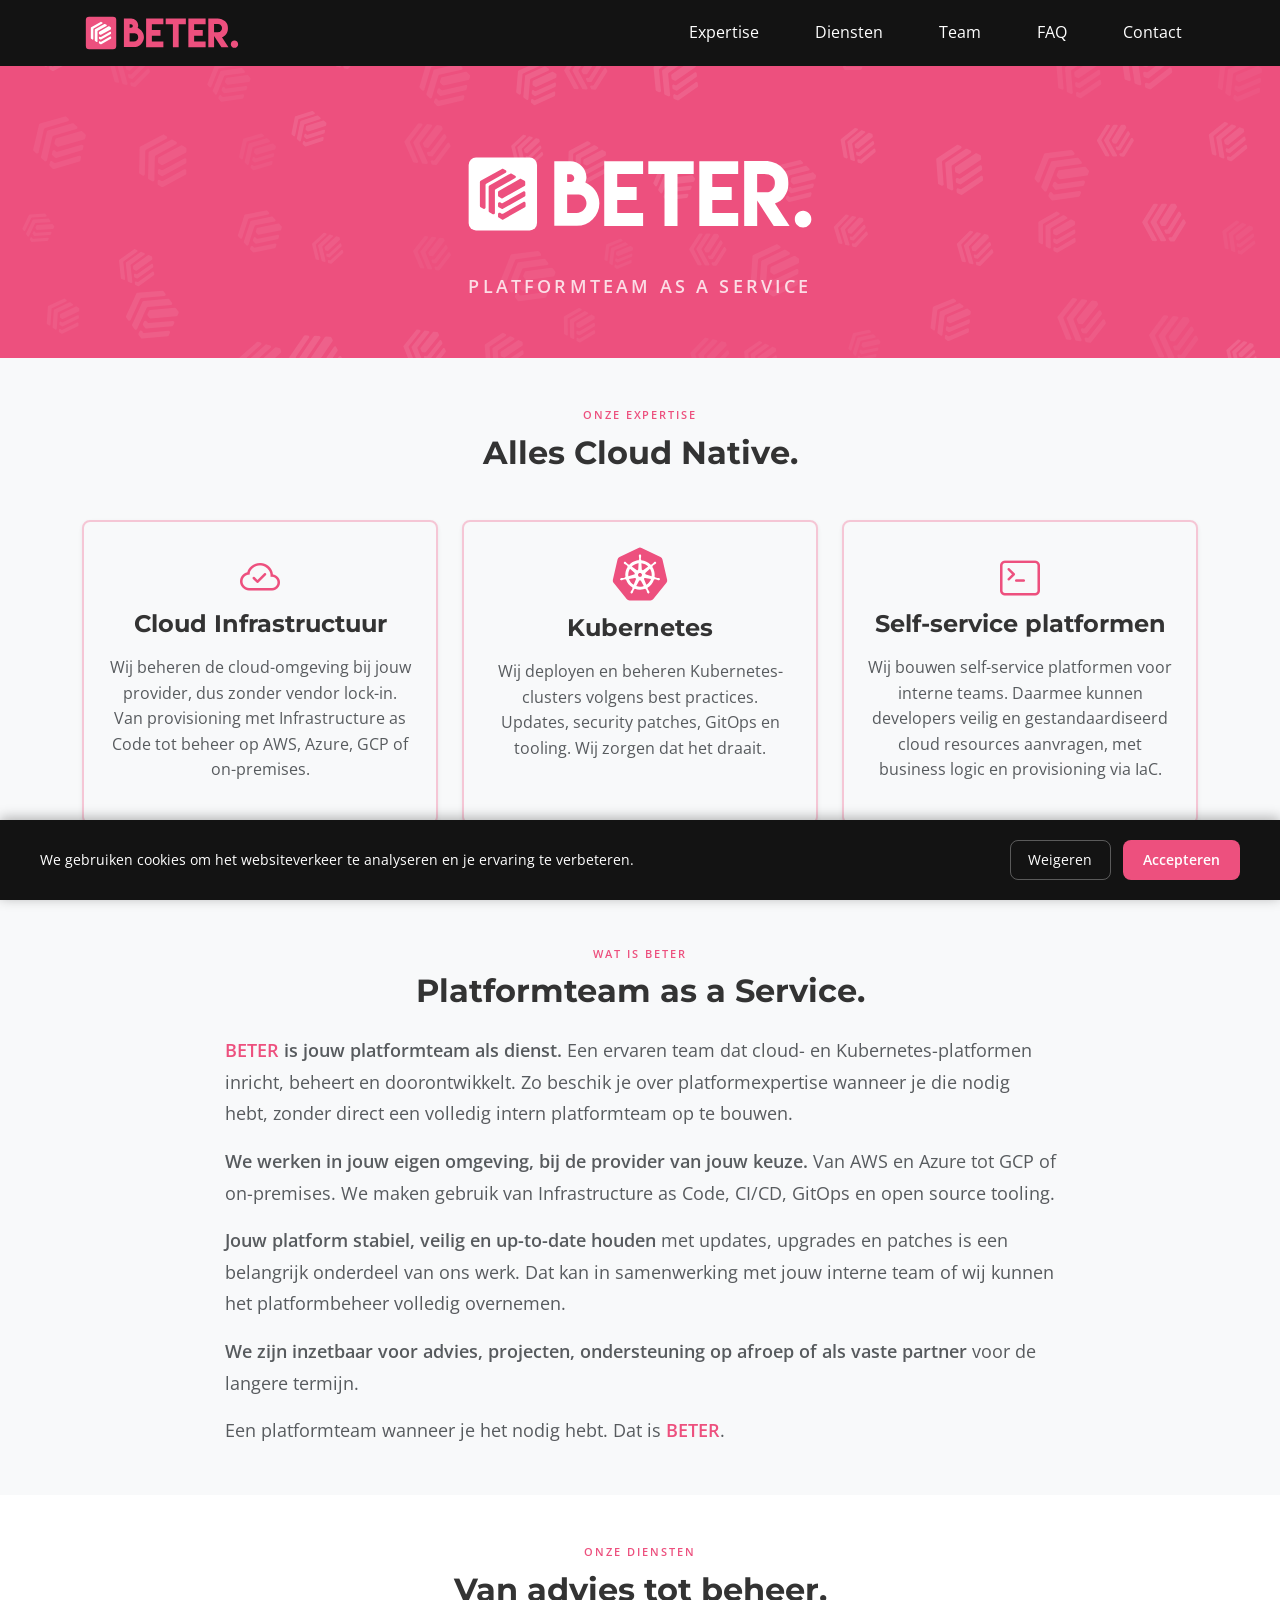
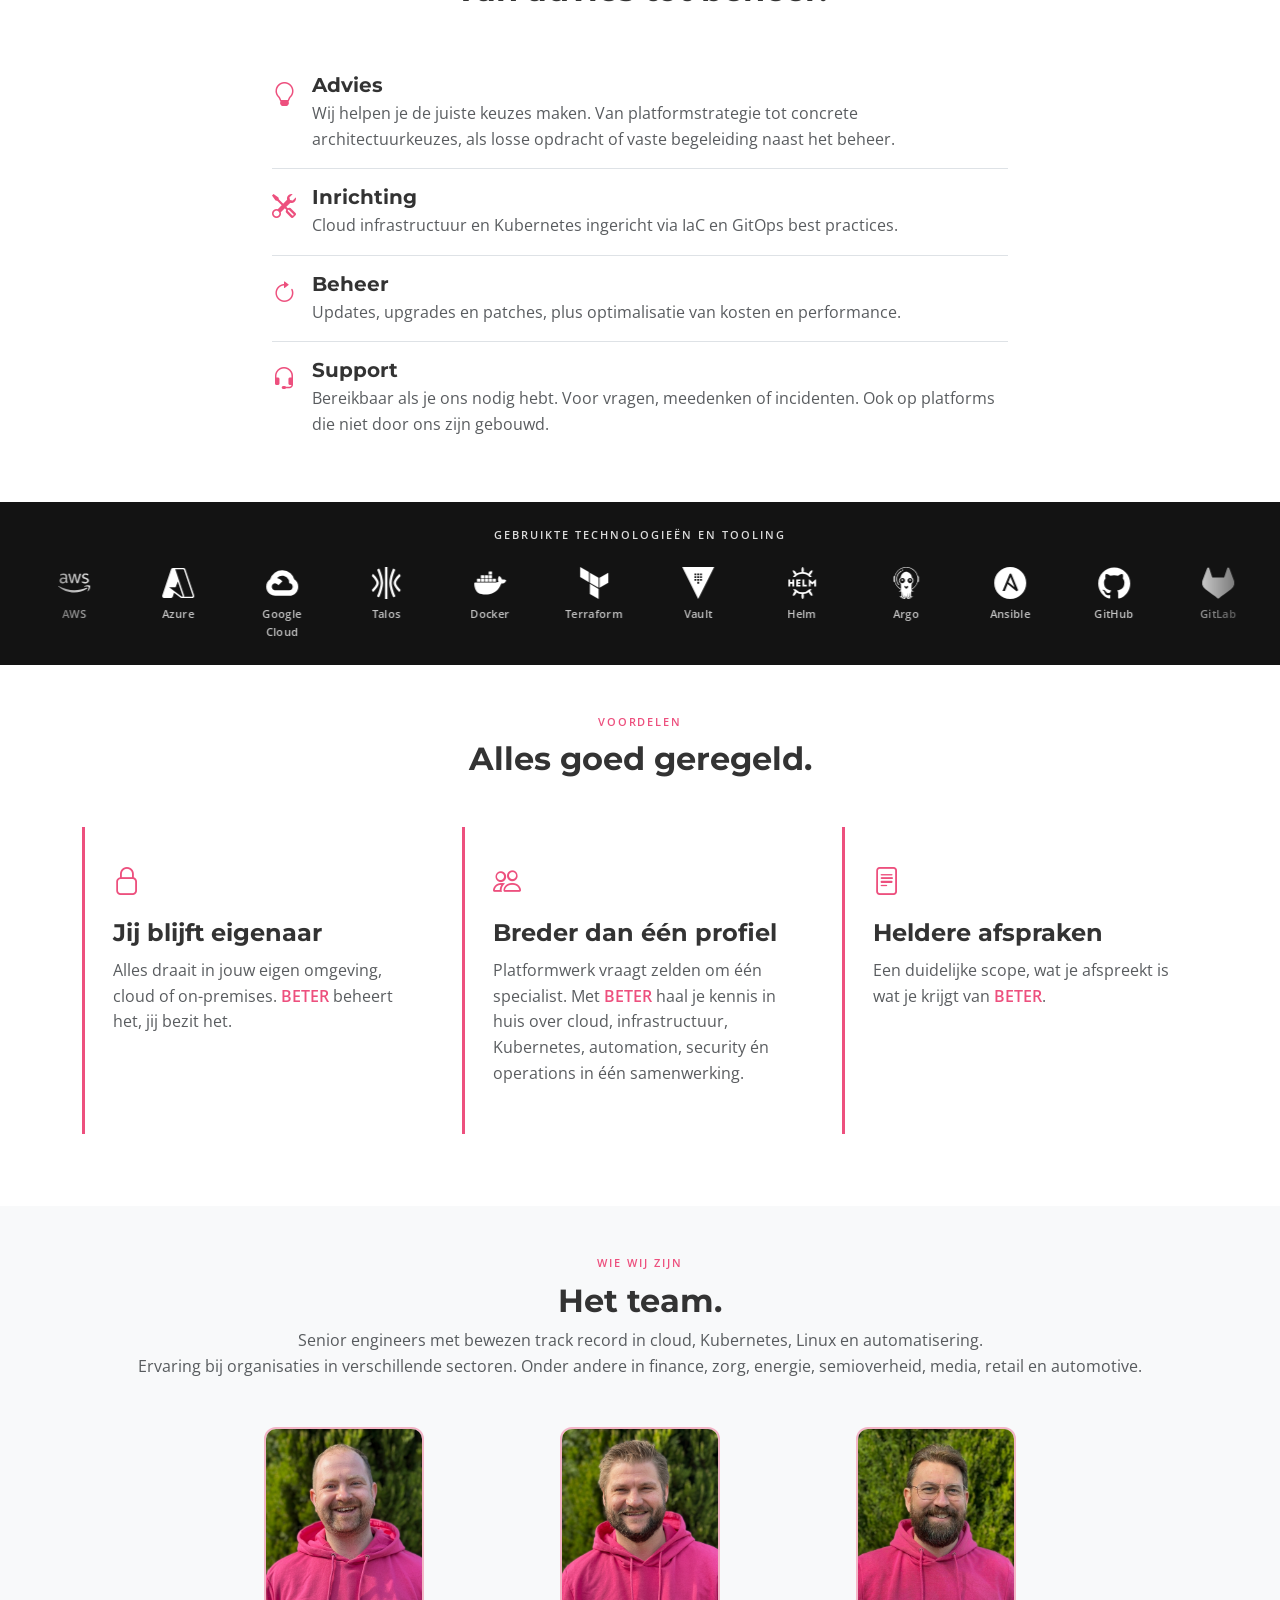
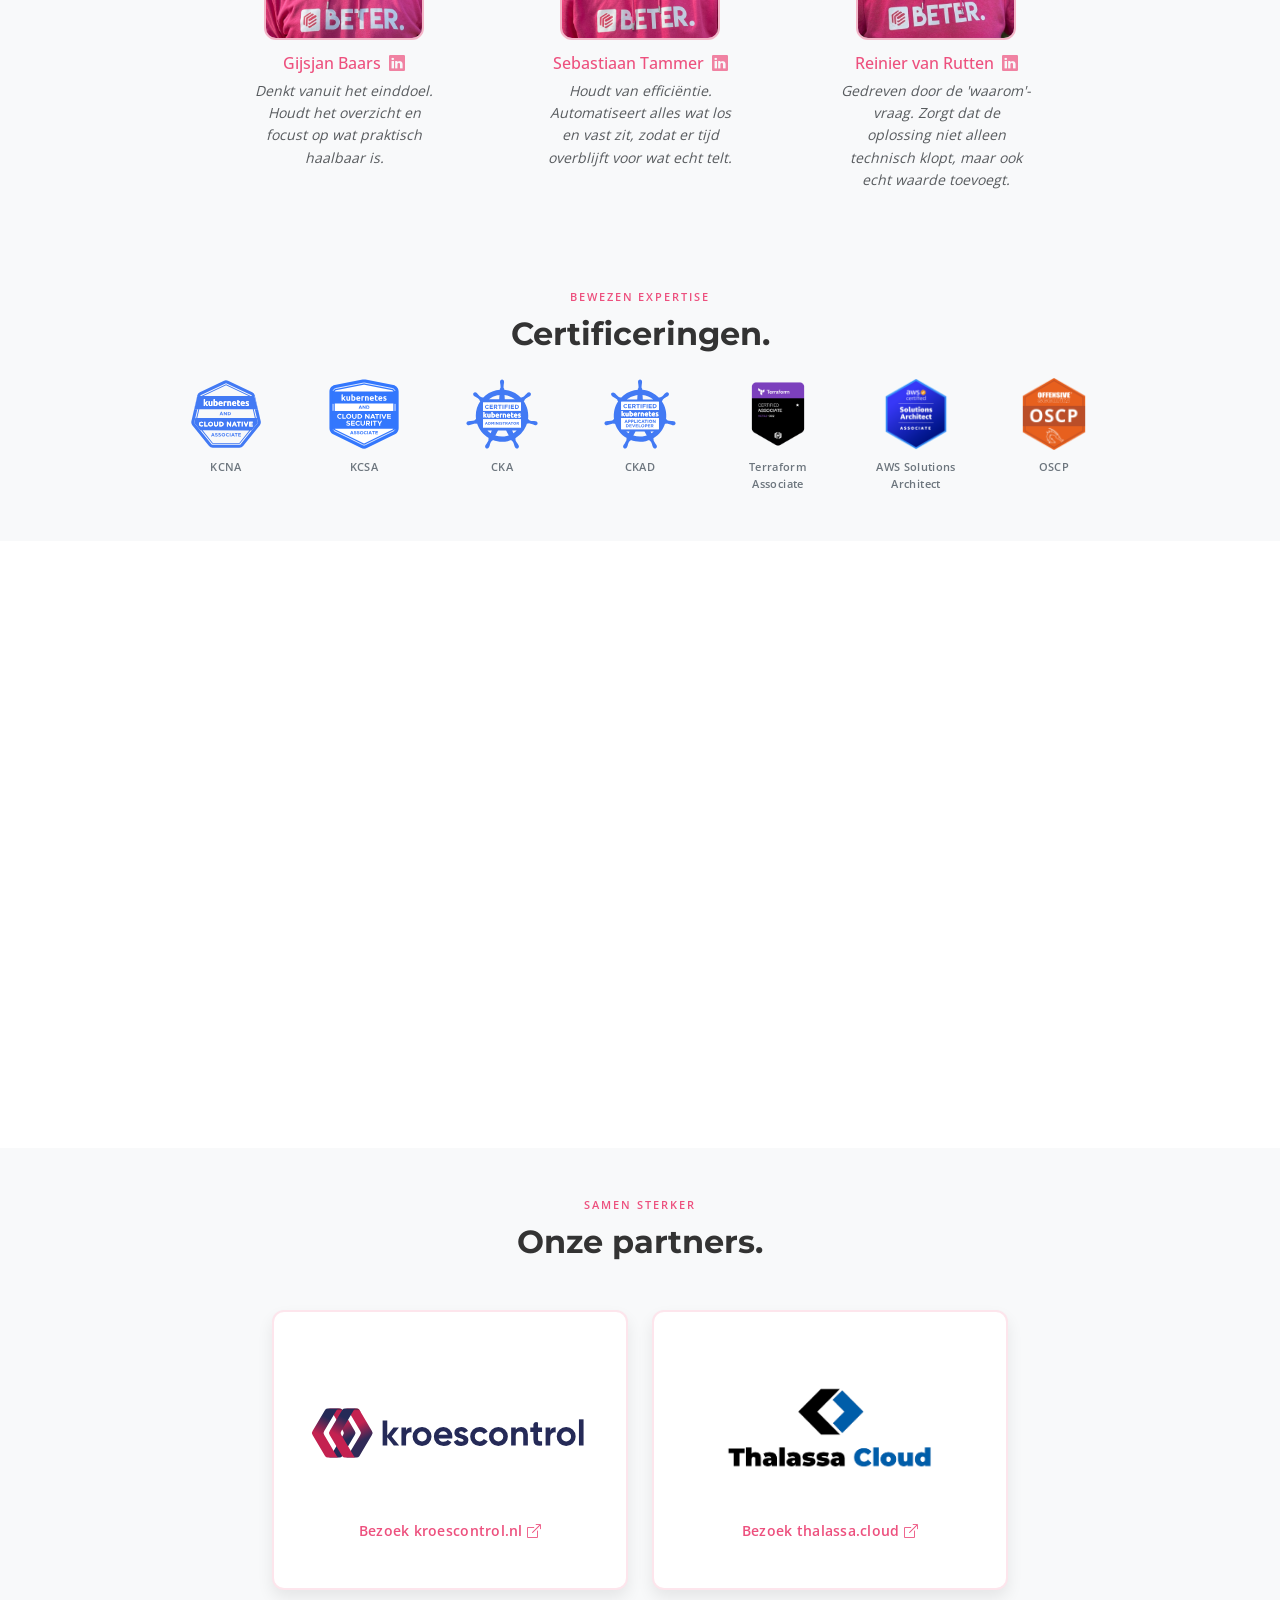
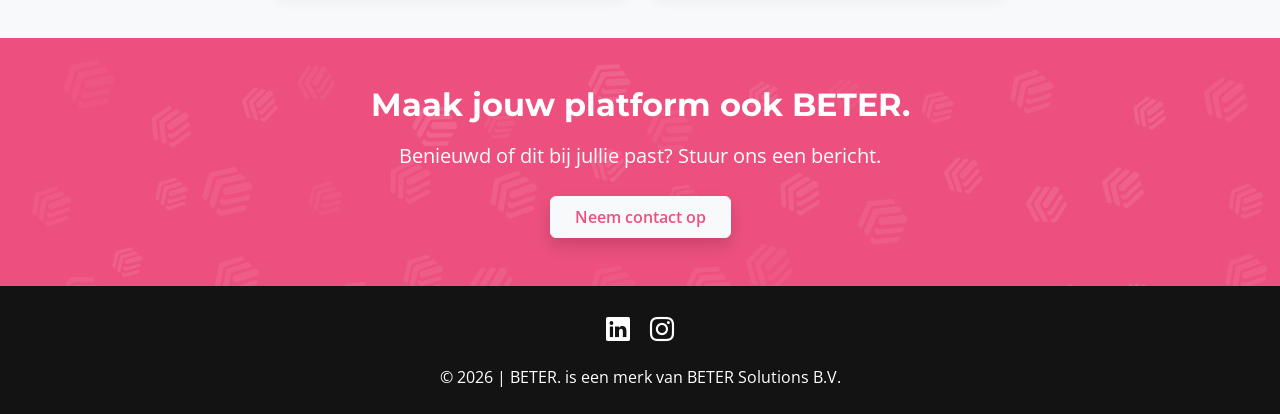
==== commit b80020d8: "Update team description for improved clarity and relevance" ====
--- a/index.html
+++ b/index.html
@@ -522,7 +522,7 @@
             <div class="text-center mb-5" data-aos="fade-up">
                 <span class="section-label d-block">Wie wij zijn</span>
                 <h2 class="mb-2">Het team.</h2>
-                <p class="text-muted mb-0">Senior engineers met bewezen track record in Kubernetes, cloud en automatisering. </p>
+                <p class="text-muted mb-0">Senior engineers met bewezen track record in cloud, Kubernetes, Linux en automatisering. </p>
                 <p class="text-muted mb-0">Ervaring bij organisaties in verschillende sectoren. Onder andere in finance, zorg, energie, semioverheid, media, retail en automotive.</p>
             </div>
             <div class="d-flex justify-content-center flex-wrap team-cards">
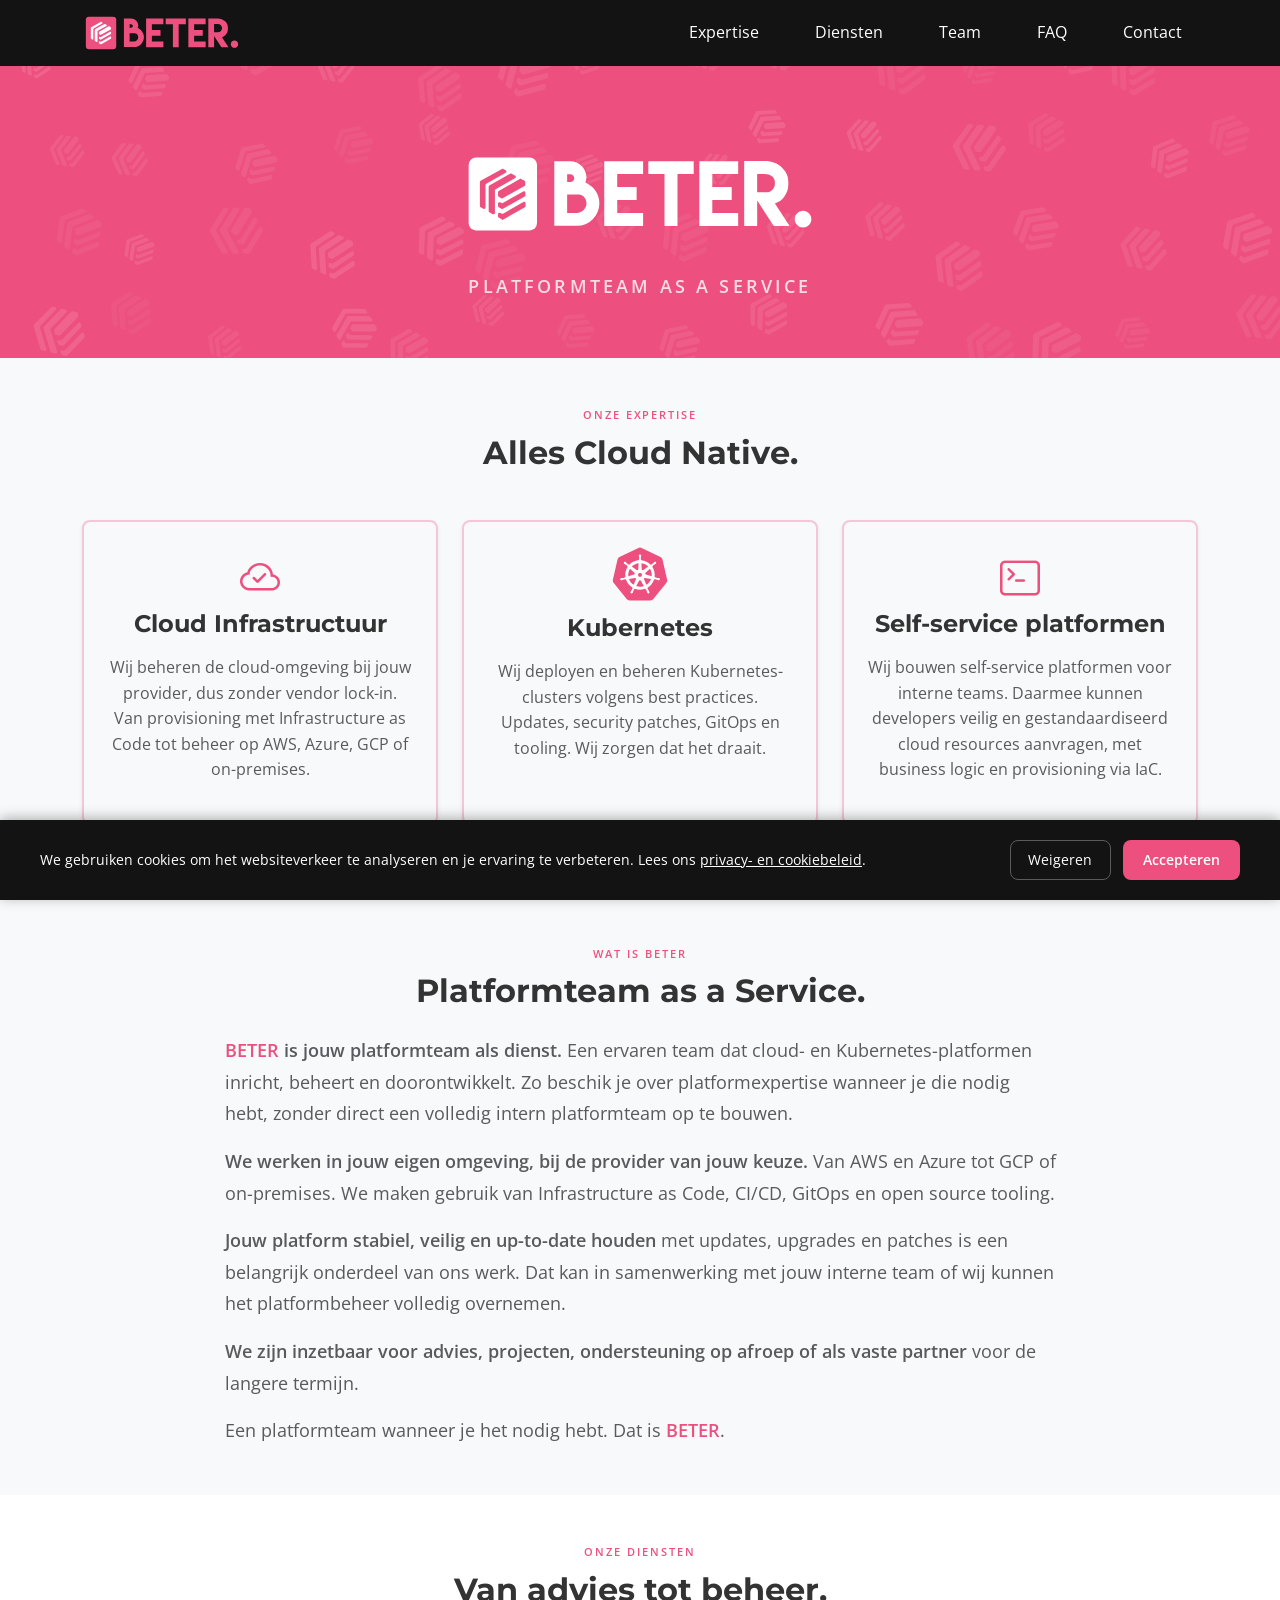
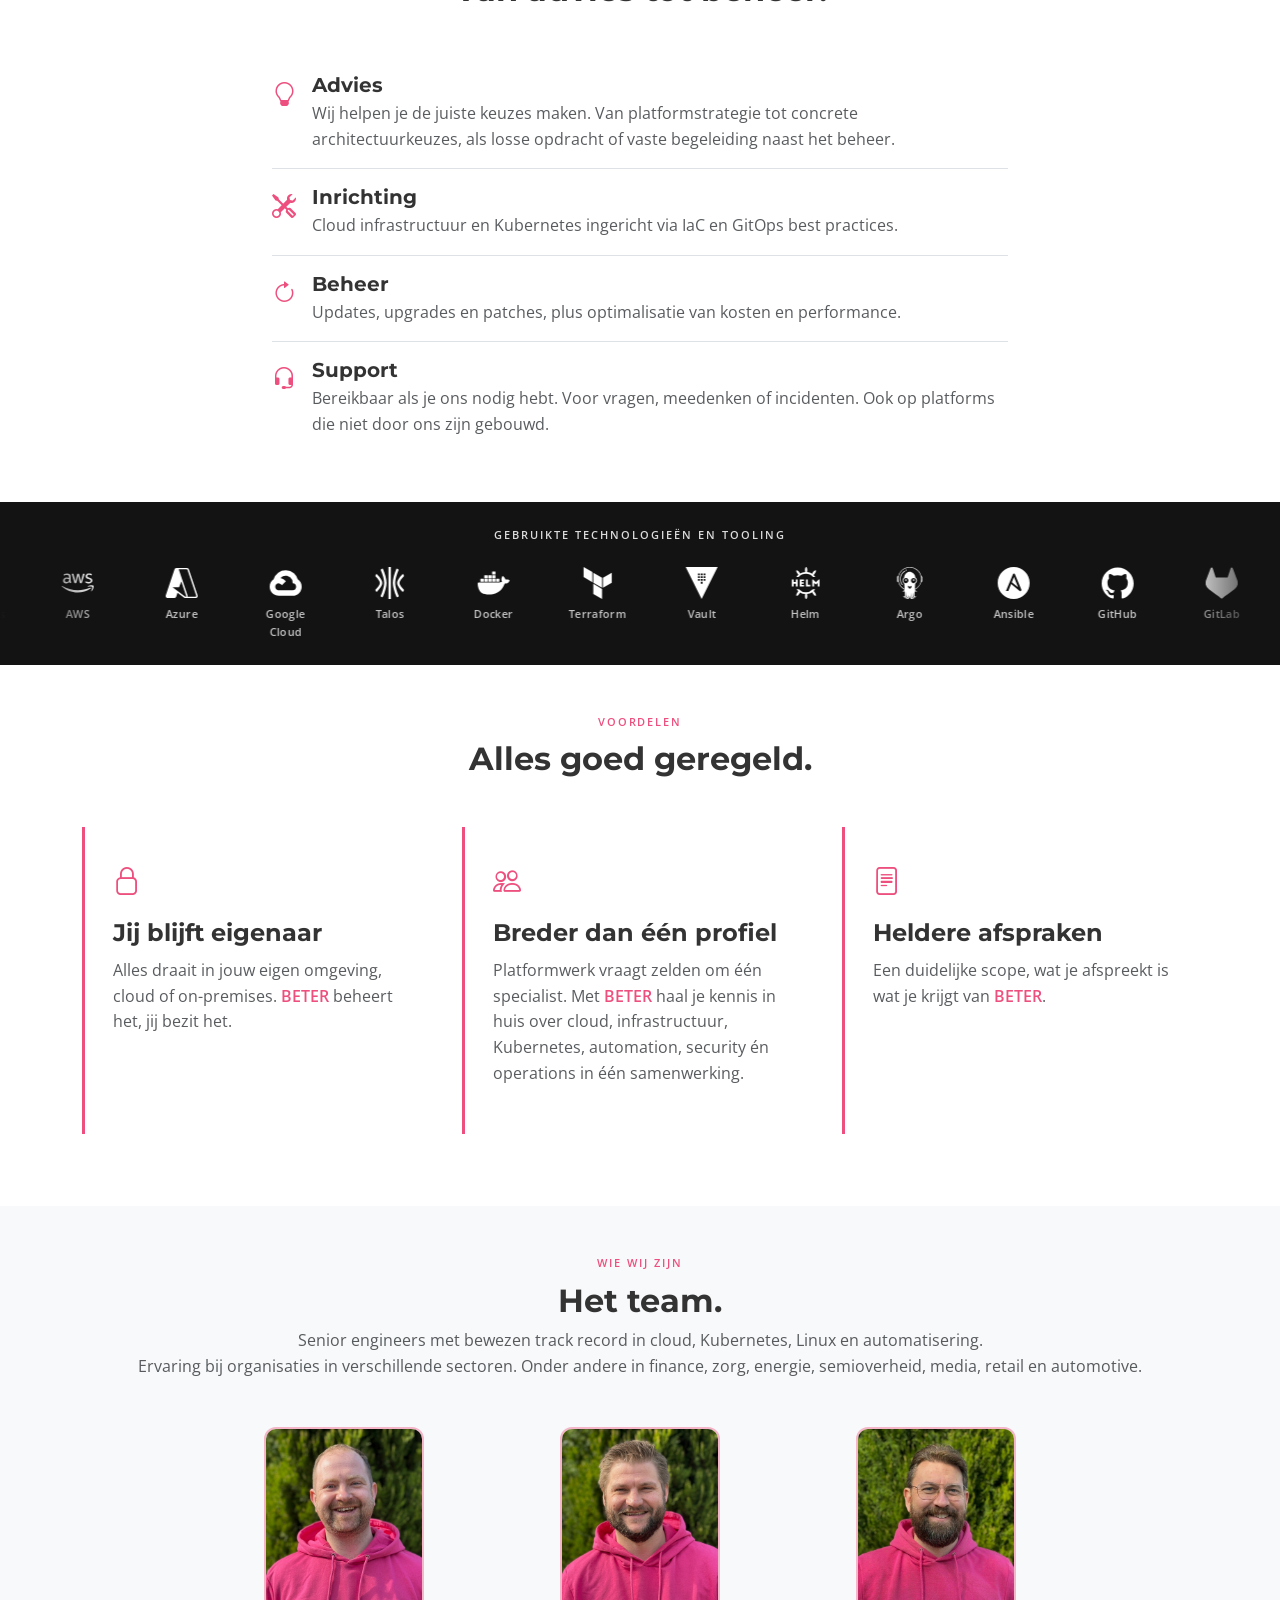
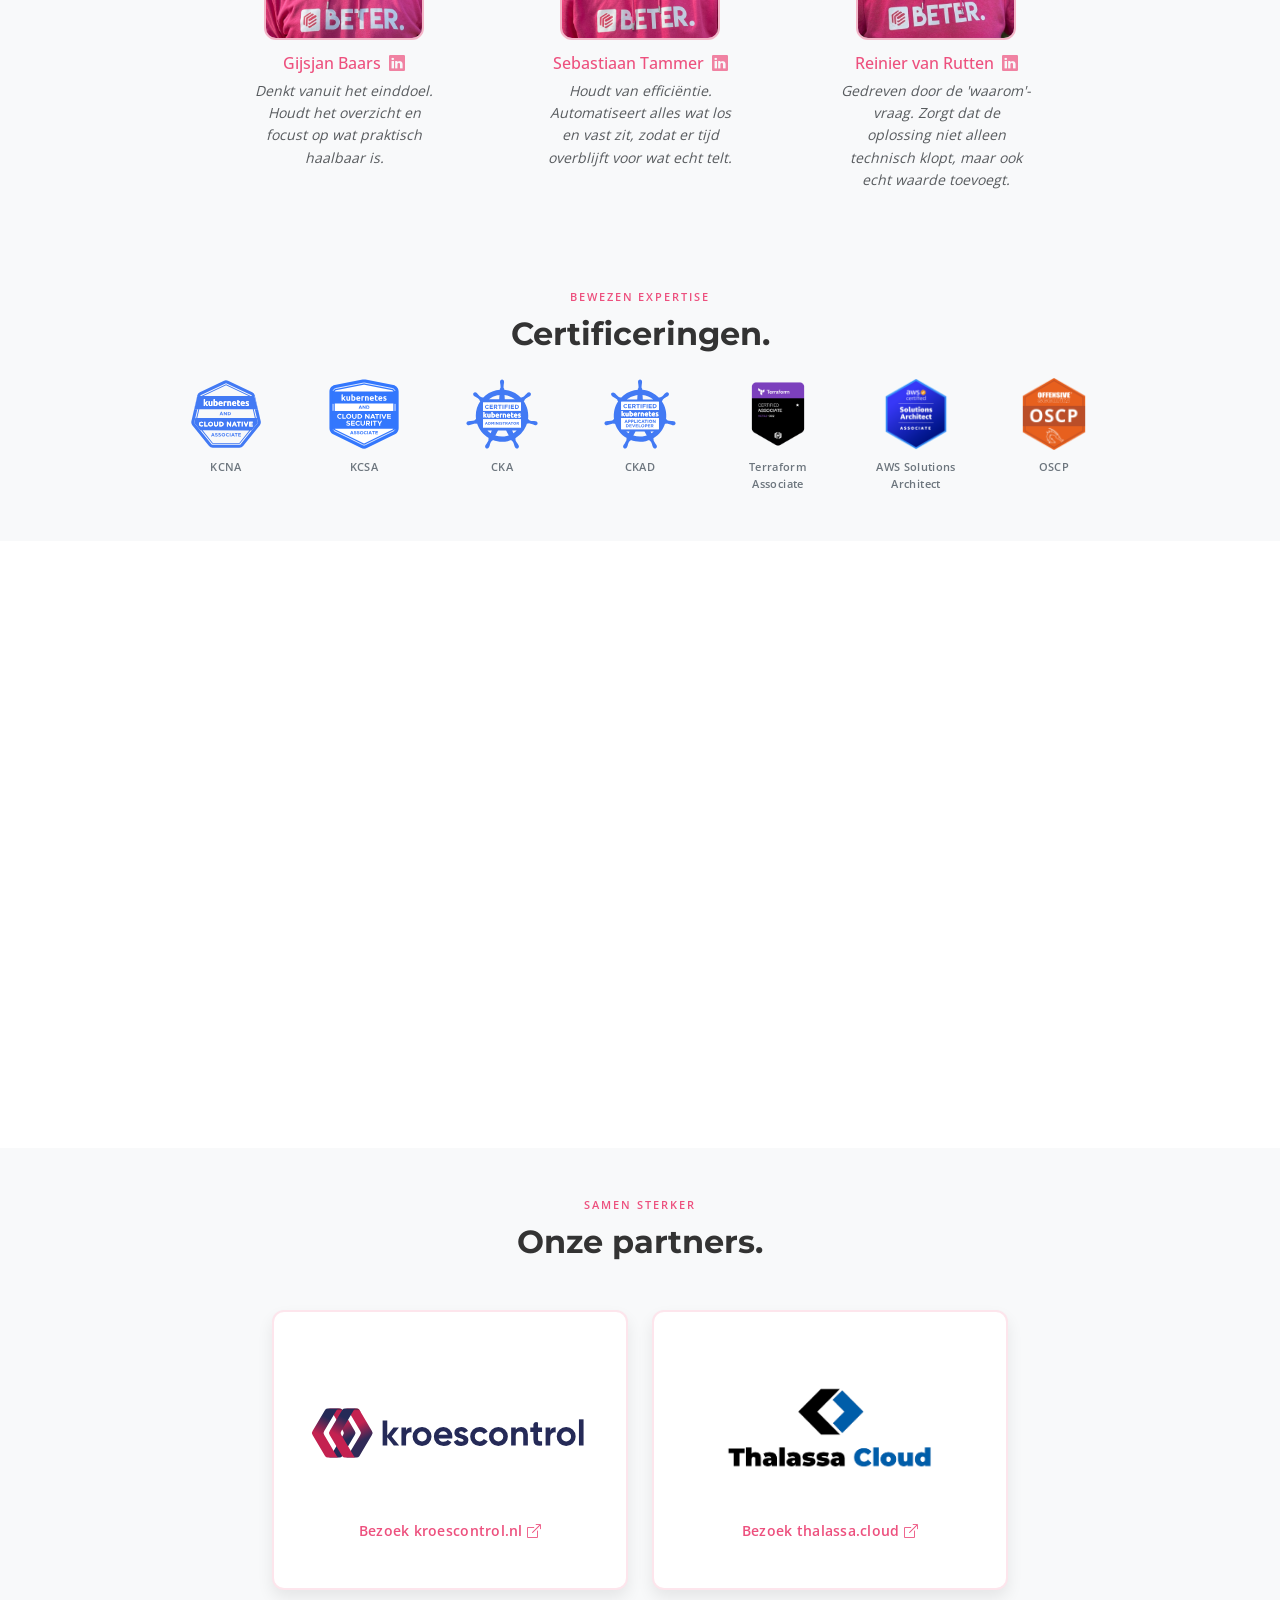
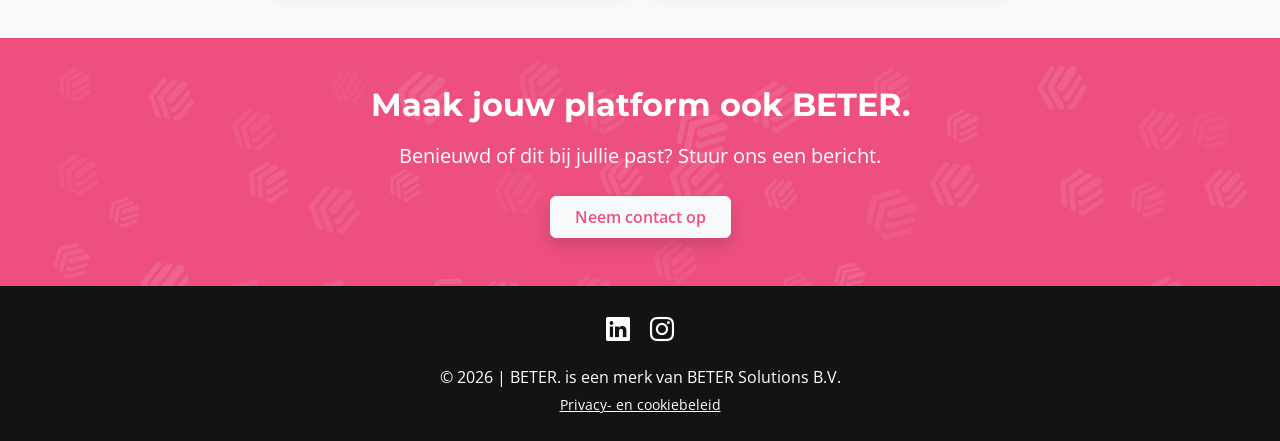
==== commit ac94d2d6: "Add privacy and cookie policy page; update cookie consent banner text" ====
--- a/index.html
+++ b/index.html
@@ -173,7 +173,7 @@
     <div id="cookie-banner" class="cookie-banner">
         <div class="cookie-banner-inner">
             <p class="cookie-banner-text">
-                We gebruiken cookies om het websiteverkeer te analyseren en je ervaring te verbeteren.
+                We gebruiken cookies om het websiteverkeer te analyseren en je ervaring te verbeteren. Lees ons <a href="privacy.html" class="text-white text-decoration-underline">privacy- en cookiebeleid</a>.
             </p>
             <div class="cookie-banner-actions">
                 <button onclick="setCookieConsent(false)" class="cookie-btn cookie-btn-decline">Weigeren</button>
@@ -757,7 +757,8 @@
                     <i class="bi bi-instagram fs-4"></i>
                 </a>
             </div>
-            <p class="mb-0">&copy; 2026 | BETER. is een merk van BETER Solutions B.V.</p>
+            <p class="mb-1">&copy; 2026 | BETER. is een merk van BETER Solutions B.V.</p>
+            <p class="mb-0 small"><a href="privacy.html" class="text-white text-decoration-underline">Privacy- en cookiebeleid</a></p>
         </div>
     </footer>
     <script src="js/vendor/bootstrap.bundle.min.js"></script>
--- a/css/style.css
+++ b/css/style.css
@@ -154,7 +154,6 @@
 
 .navbar-nav .nav-link.active {
     color: #ed507e;
-    font-weight: 600;
 }
 
 
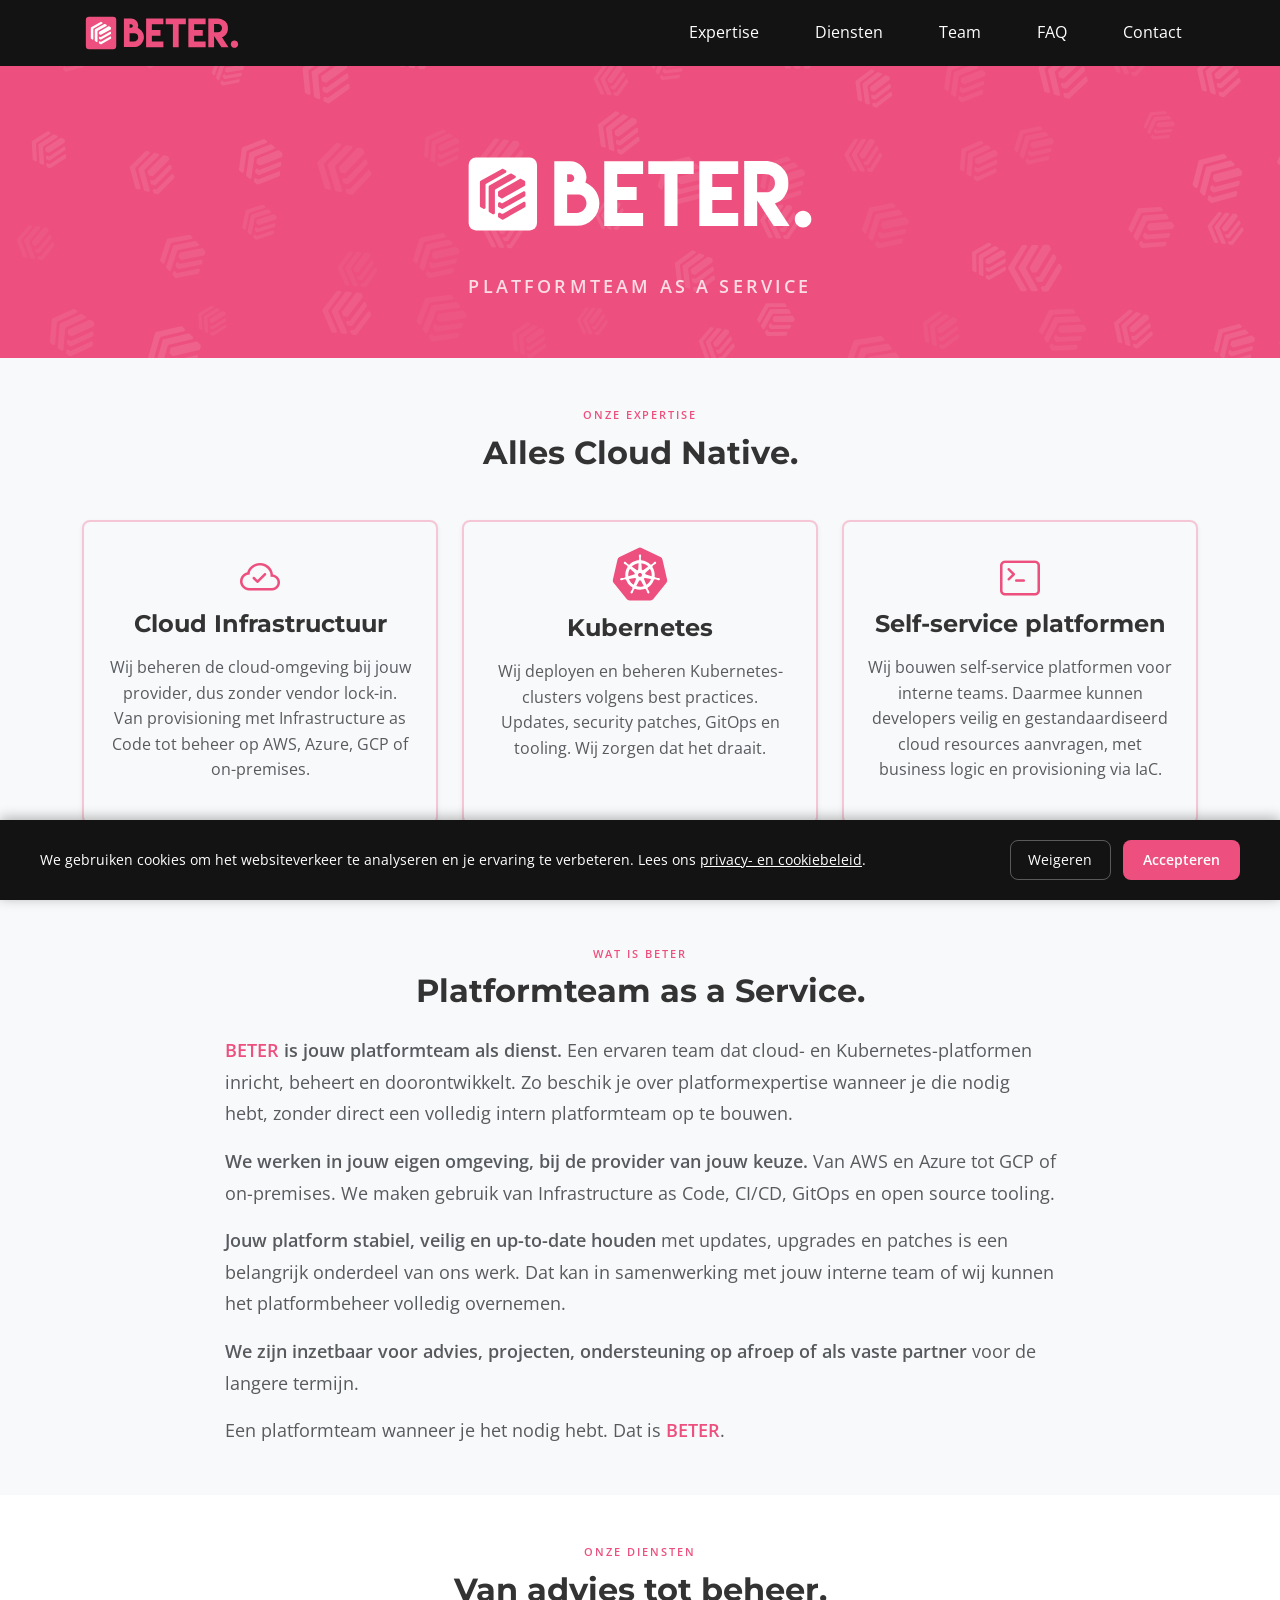
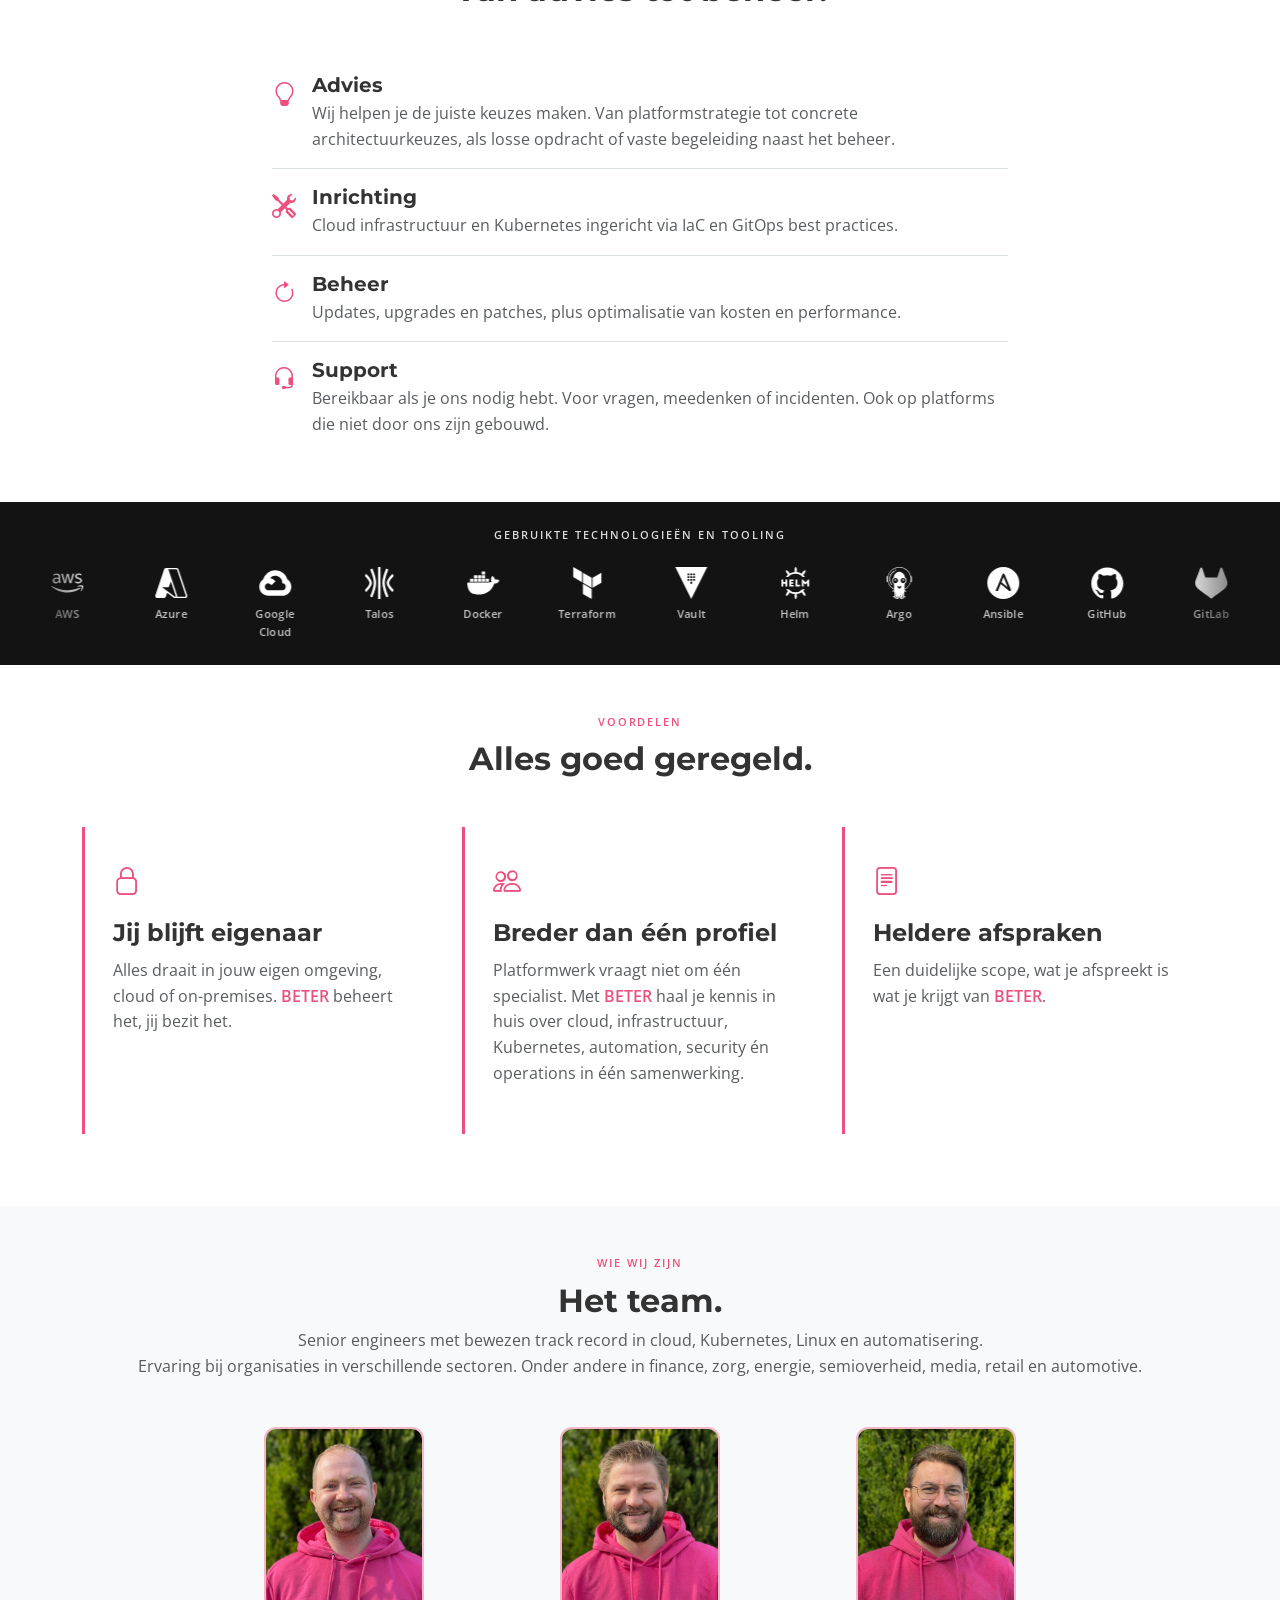
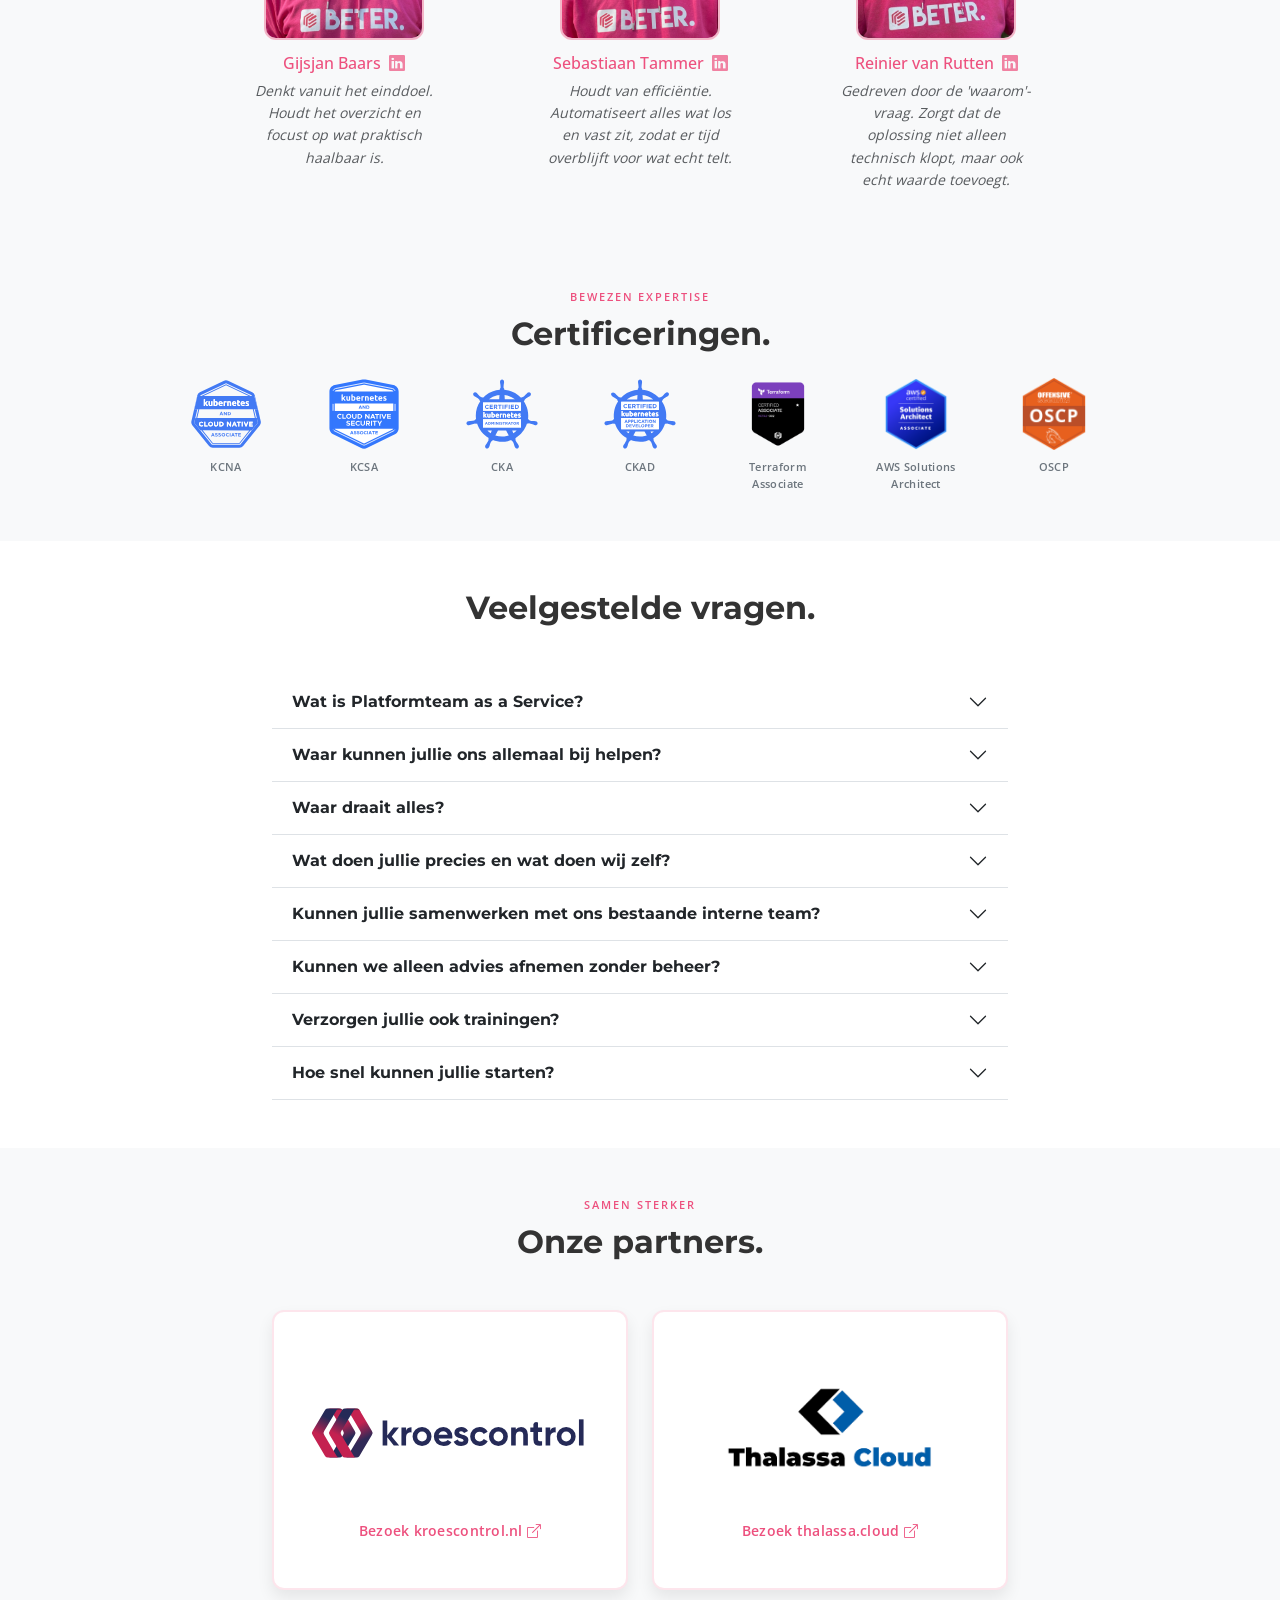
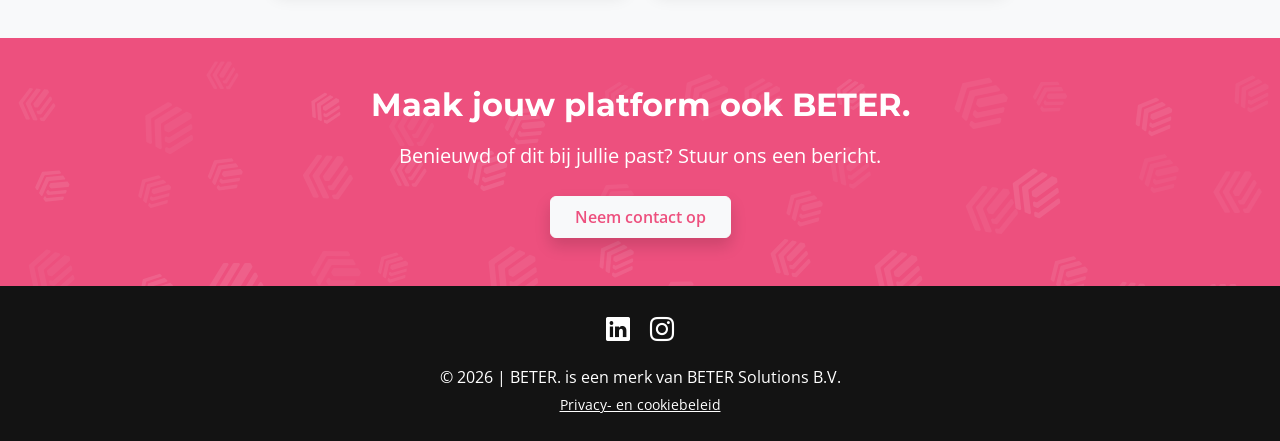
==== commit a877d366: "Update Open Graph and schema metadata for improved clarity and branding" ====
--- a/index.html
+++ b/index.html
@@ -16,7 +16,7 @@
     <meta property="og:title" content="BETER. | Platformteam as a Service">
     <meta property="og:description" content="BETER is jouw Platformteam as a Service. Van cloud infrastructuur en Kubernetes tot self-service platformen.">
     <meta property="og:locale" content="nl_NL">
-    <meta property="og:site_name" content="BETER.">
+    <meta property="og:site_name" content="BETER. | Platformteam as a Service">
     <meta property="og:image" content="https://www.betersolutions.nl/img/og-image.jpg">
     <meta property="og:image:width" content="1200">
     <meta property="og:image:height" content="630">
@@ -45,7 +45,9 @@
     {
       "@context": "https://schema.org",
       "@type": "Organization",
-      "name": "BETER. | Platformteam as a Service",
+      "name": "BETER Solutions",
+      "alternateName": "BETER.",
+      "legalName": "BETER Solutions B.V.",
       "url": "https://www.betersolutions.nl/",
       "logo": "https://www.betersolutions.nl/img/icon-512.png",
       "description": "BETER is jouw Platformteam as a Service. Van cloud infrastructuur en Kubernetes tot self-service platformen.",
@@ -84,7 +86,8 @@
           "description": "Van cloud infrastructuur en Kubernetes tot het bouwen van self-service platformen. BETER beheert het platform zodat jouw team zich kan richten op applicaties bouwen.",
           "provider": {
             "@type": "Organization",
-            "name": "BETER.| Platformteam as a Service"
+            "name": "BETER Solutions",
+            "alternateName": "BETER."
           },
           "areaServed": "NL",
           "serviceType": "Platform Engineering"
@@ -215,7 +218,7 @@
         <div class="container pt-3 pb-4" data-aos="fade-up">
             <h1 class="display-4 mb-3 mt-2">
     <img src="img/noBgWhitePink.svg" alt="" class="masthead-logo">
-    <span class="visually-hidden">BETER — Platformteam as a Service</span>
+    <span class="visually-hidden">BETER Solutions | Platformteam as a Service</span>
             </h1>
             <span class="section-label">Platformteam as a Service</span>
         </div>
@@ -501,7 +504,7 @@
                     <div class="usp-card">
                         <i class="bi bi-people text-primary mb-3 d-block usp-icon"></i>
                         <h4>Breder dan één profiel</h4>
-                        <p class="text-muted">Platformwerk vraagt zelden om één specialist. Met <span class="beter">BETER</span> haal je kennis in huis over cloud, infrastructuur, Kubernetes, automation, security én operations in één samenwerking.</p>
+                        <p class="text-muted">Platformwerk vraagt niet om één specialist. Met <span class="beter">BETER</span> haal je kennis in huis over cloud, infrastructuur, Kubernetes, automation, security én operations in één samenwerking.</p>
                     </div>
                 </div>
                 <div class="col-md-4 mb-4" data-aos="fade-up" data-aos-delay="300">
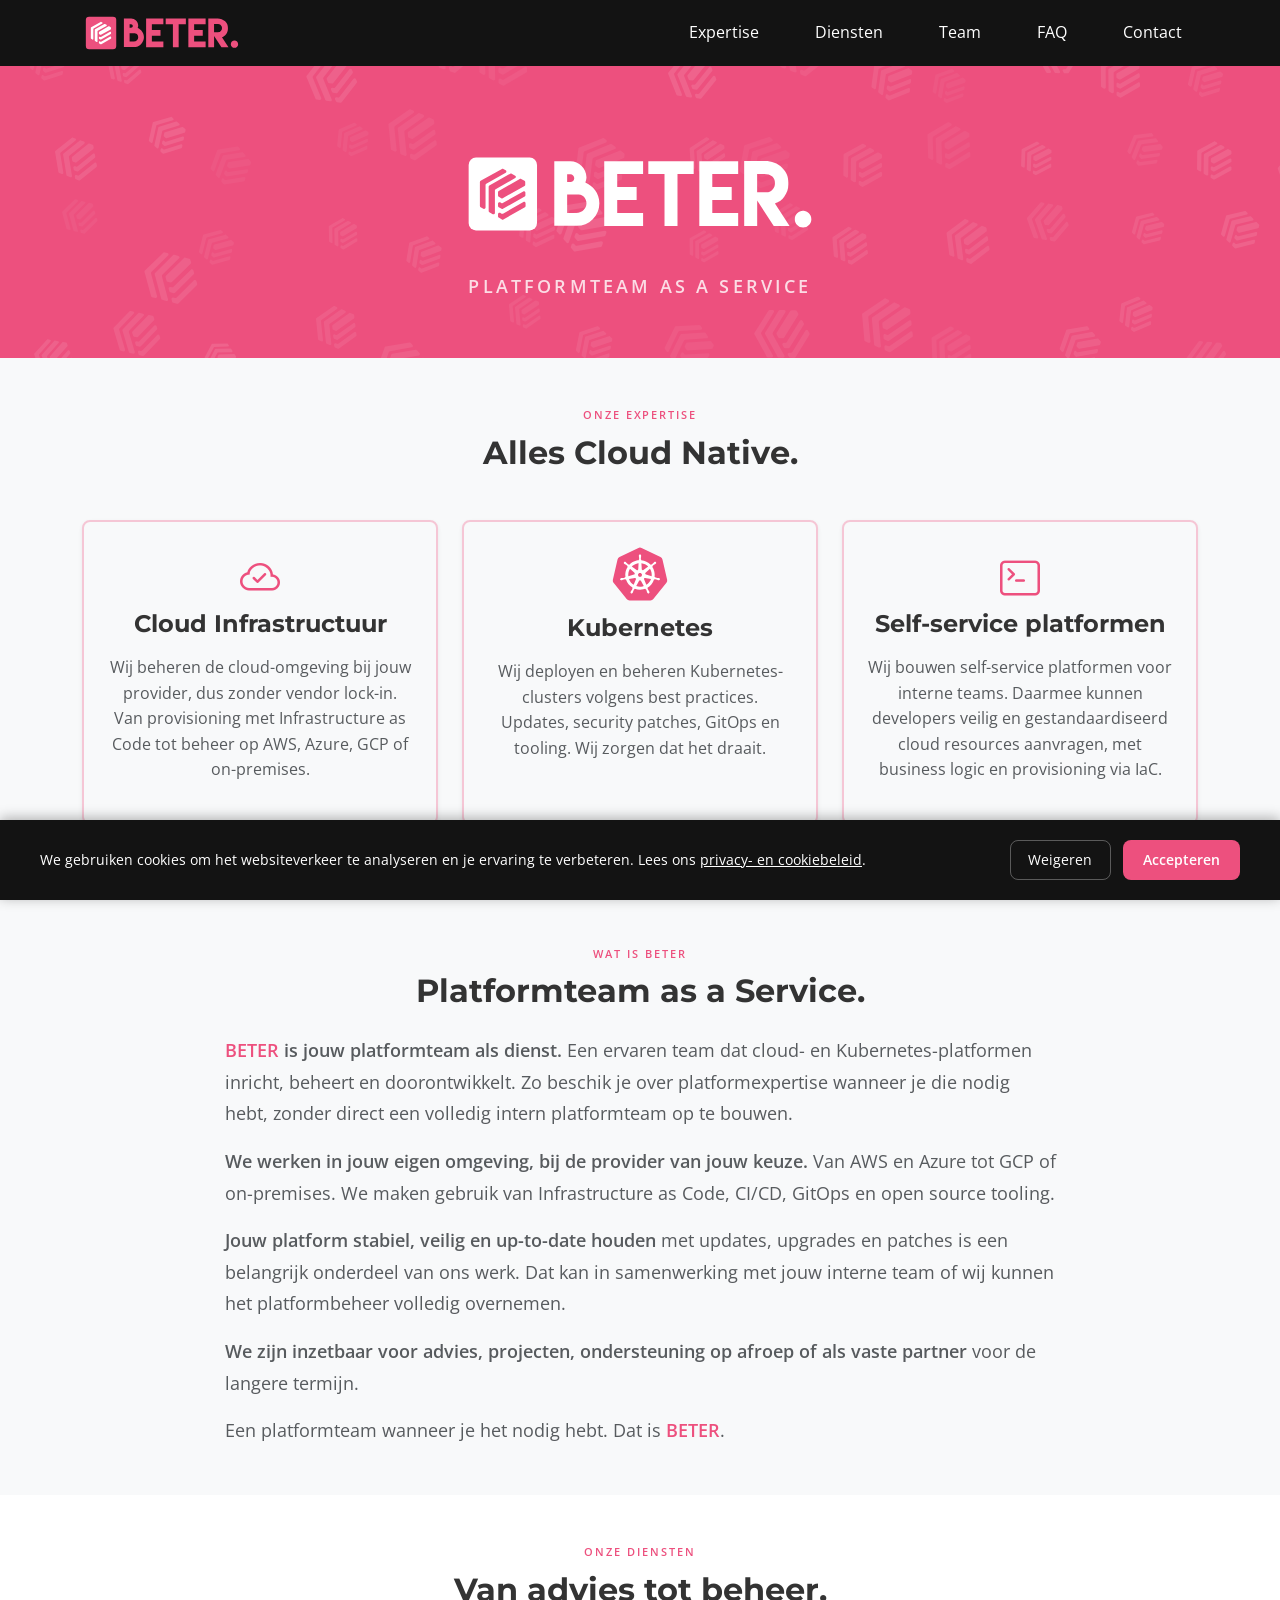
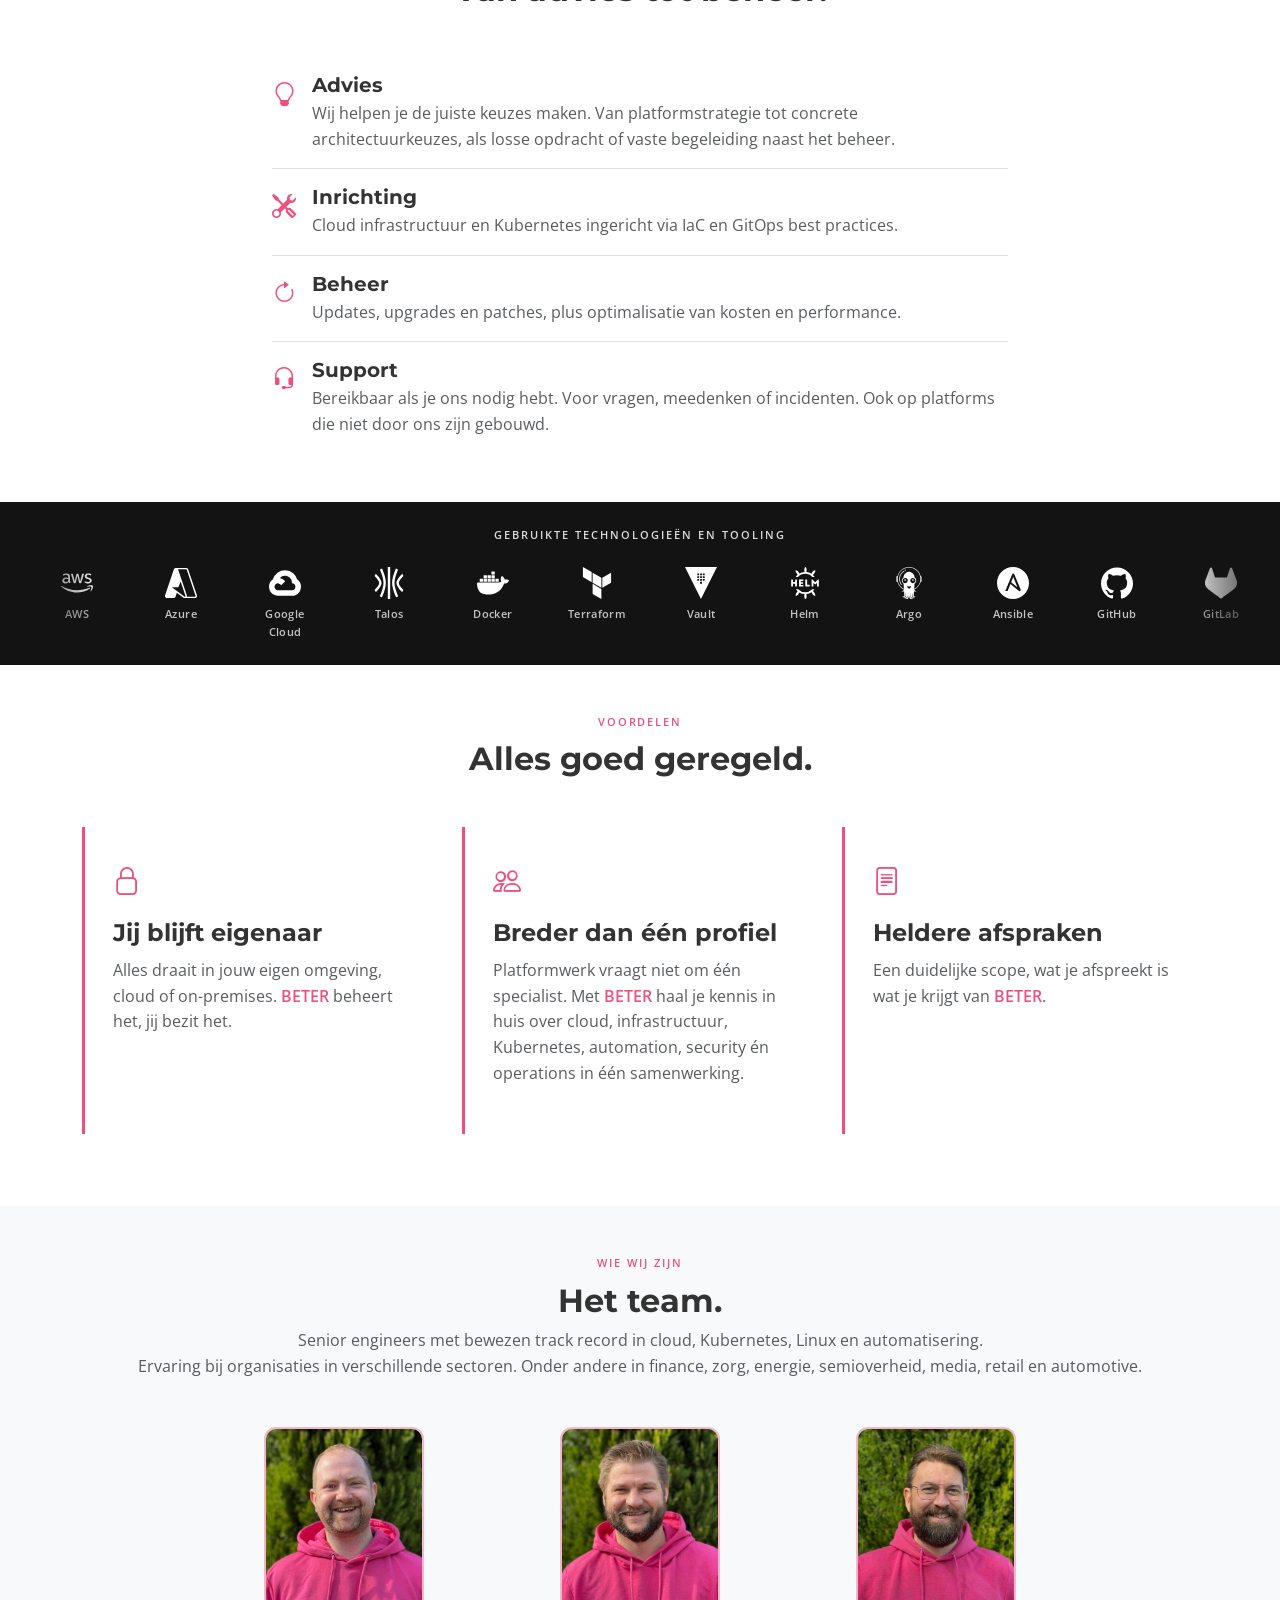
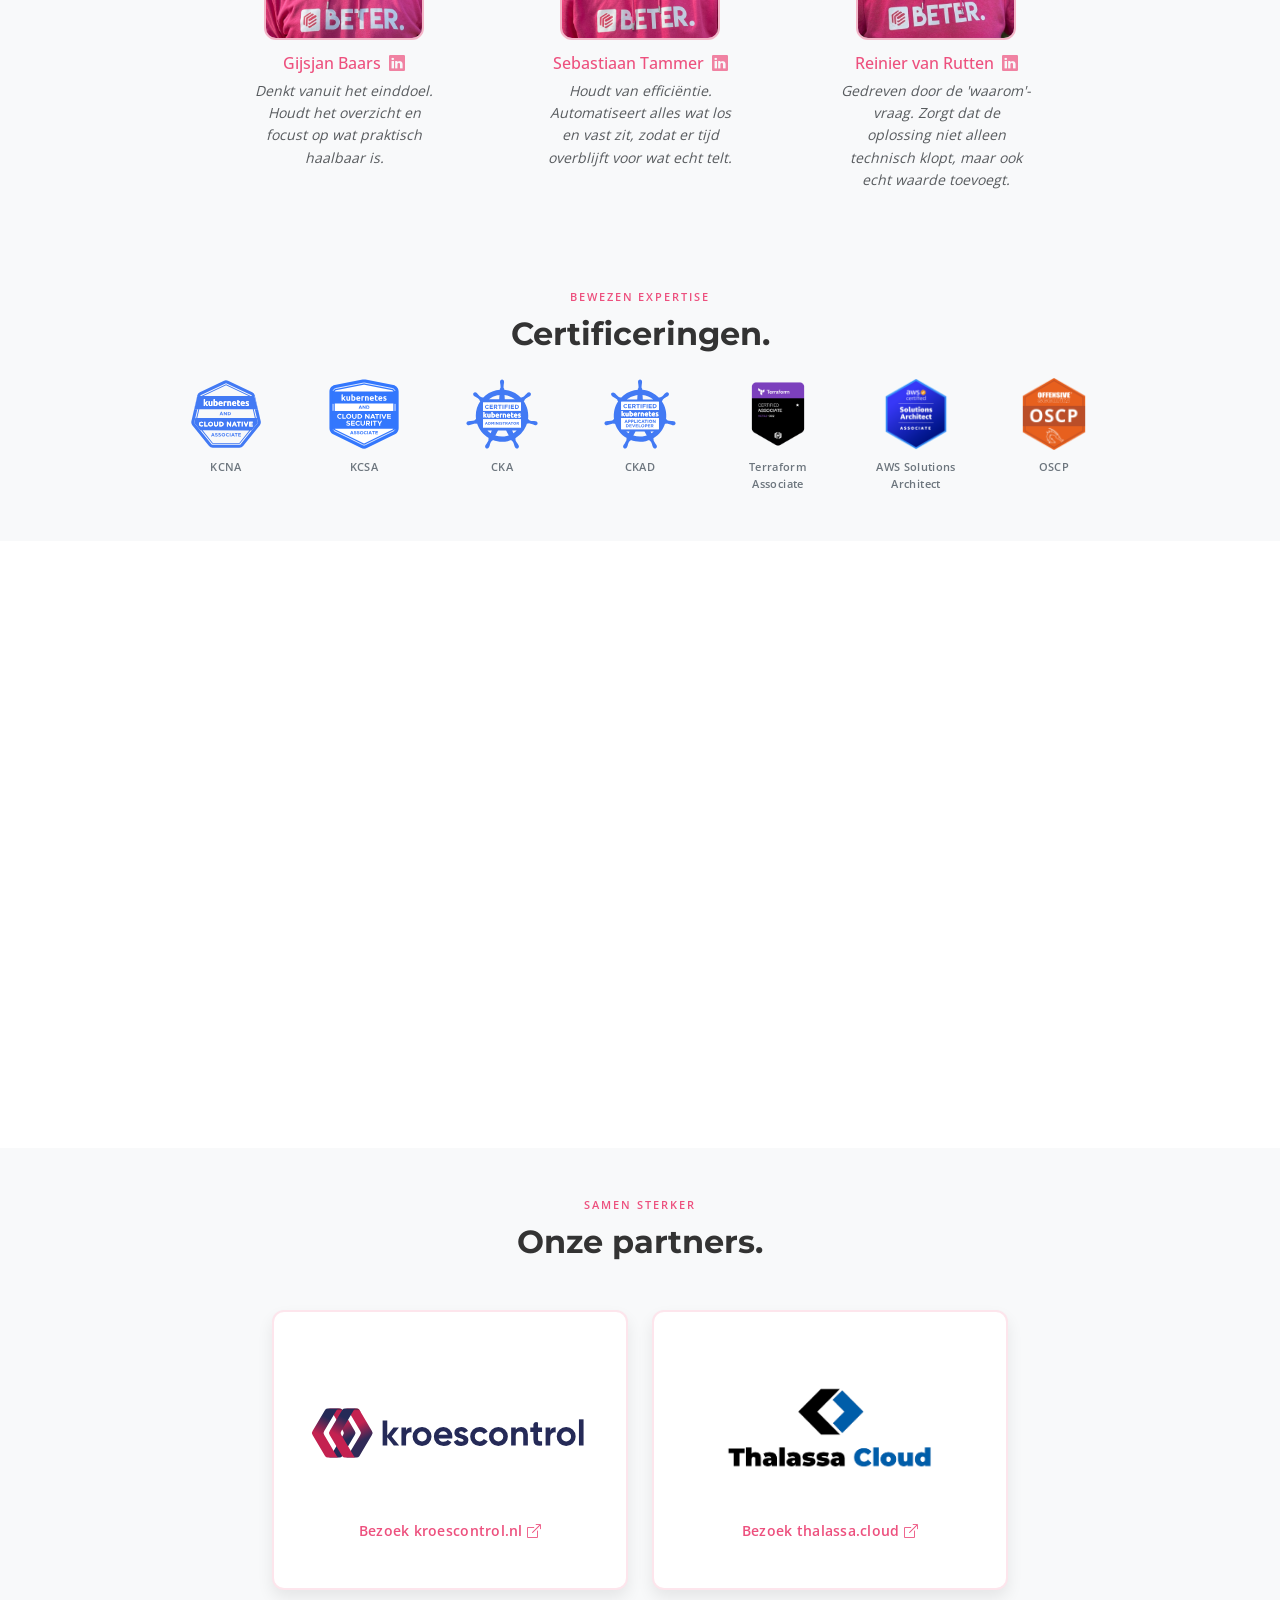
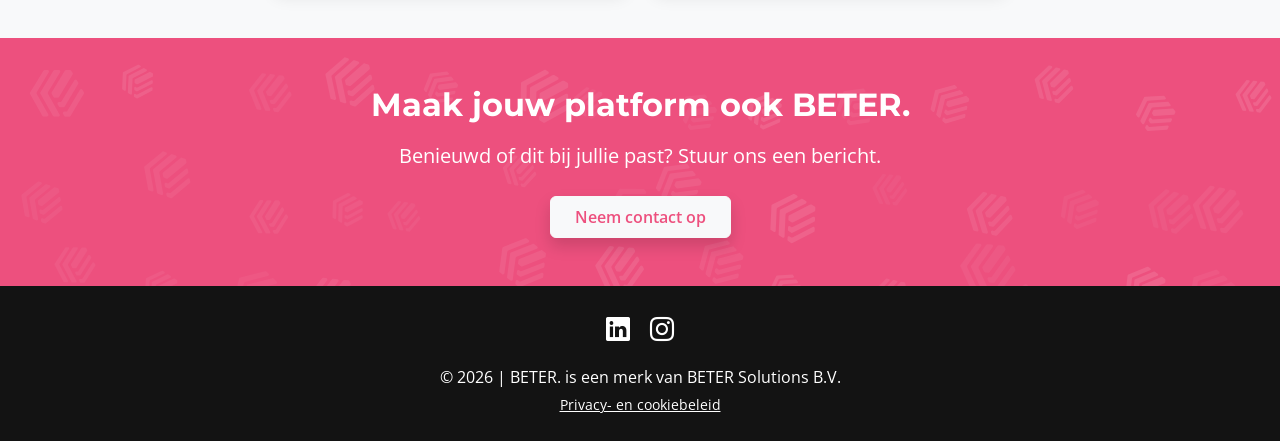
==== commit dd71c15a: "Update schema metadata for organization details and address" ====
--- a/index.html
+++ b/index.html
@@ -45,8 +45,8 @@
     {
       "@context": "https://schema.org",
       "@type": "Organization",
-      "name": "BETER Solutions",
-      "alternateName": "BETER.",
+      "name": "BETER.",
+      "alternateName": "BETER Solutions",
       "legalName": "BETER Solutions B.V.",
       "url": "https://www.betersolutions.nl/",
       "logo": "https://www.betersolutions.nl/img/icon-512.png",
@@ -55,6 +55,9 @@
       "foundingDate": "2026",
       "address": {
         "@type": "PostalAddress",
+        "streetAddress": "Jan Vrijmanstraat 329",
+        "postalCode": "1087 NB",
+        "addressLocality": "Amsterdam",
         "addressCountry": "NL"
       },
       "sameAs": [
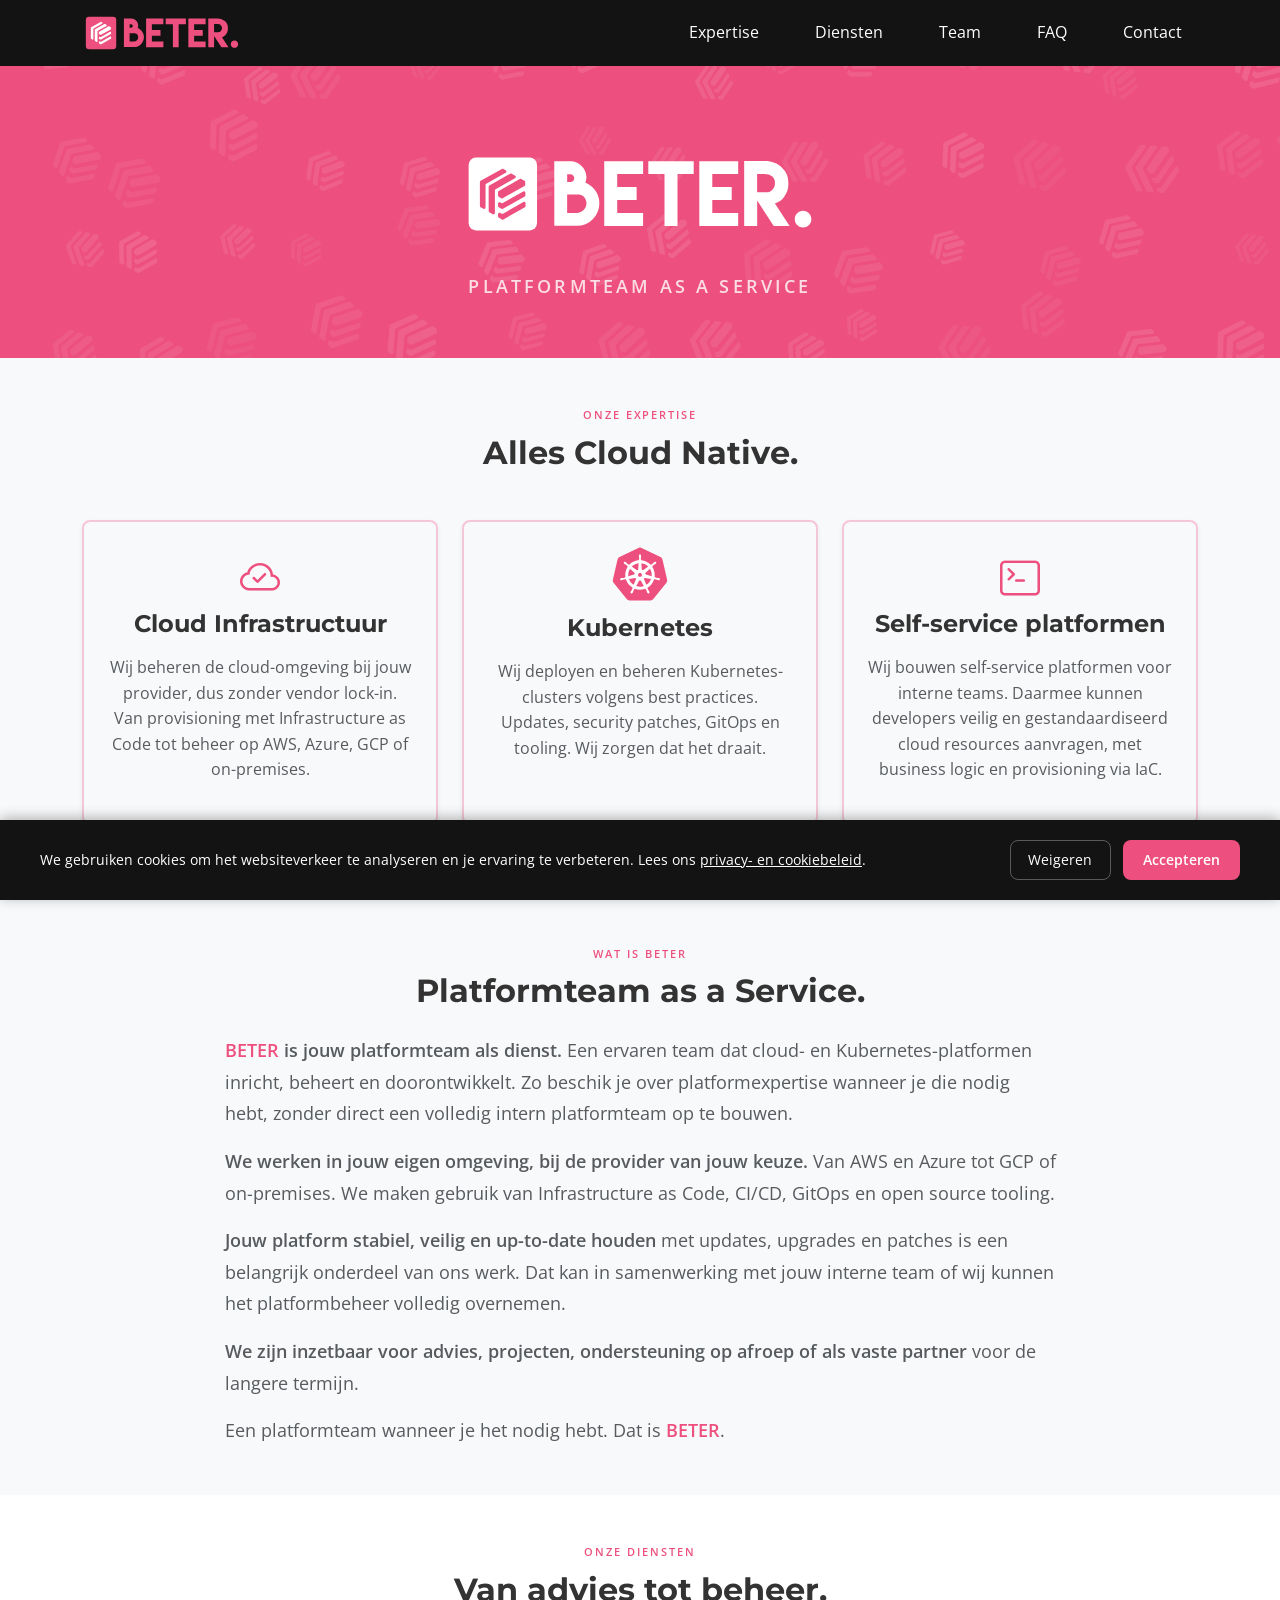
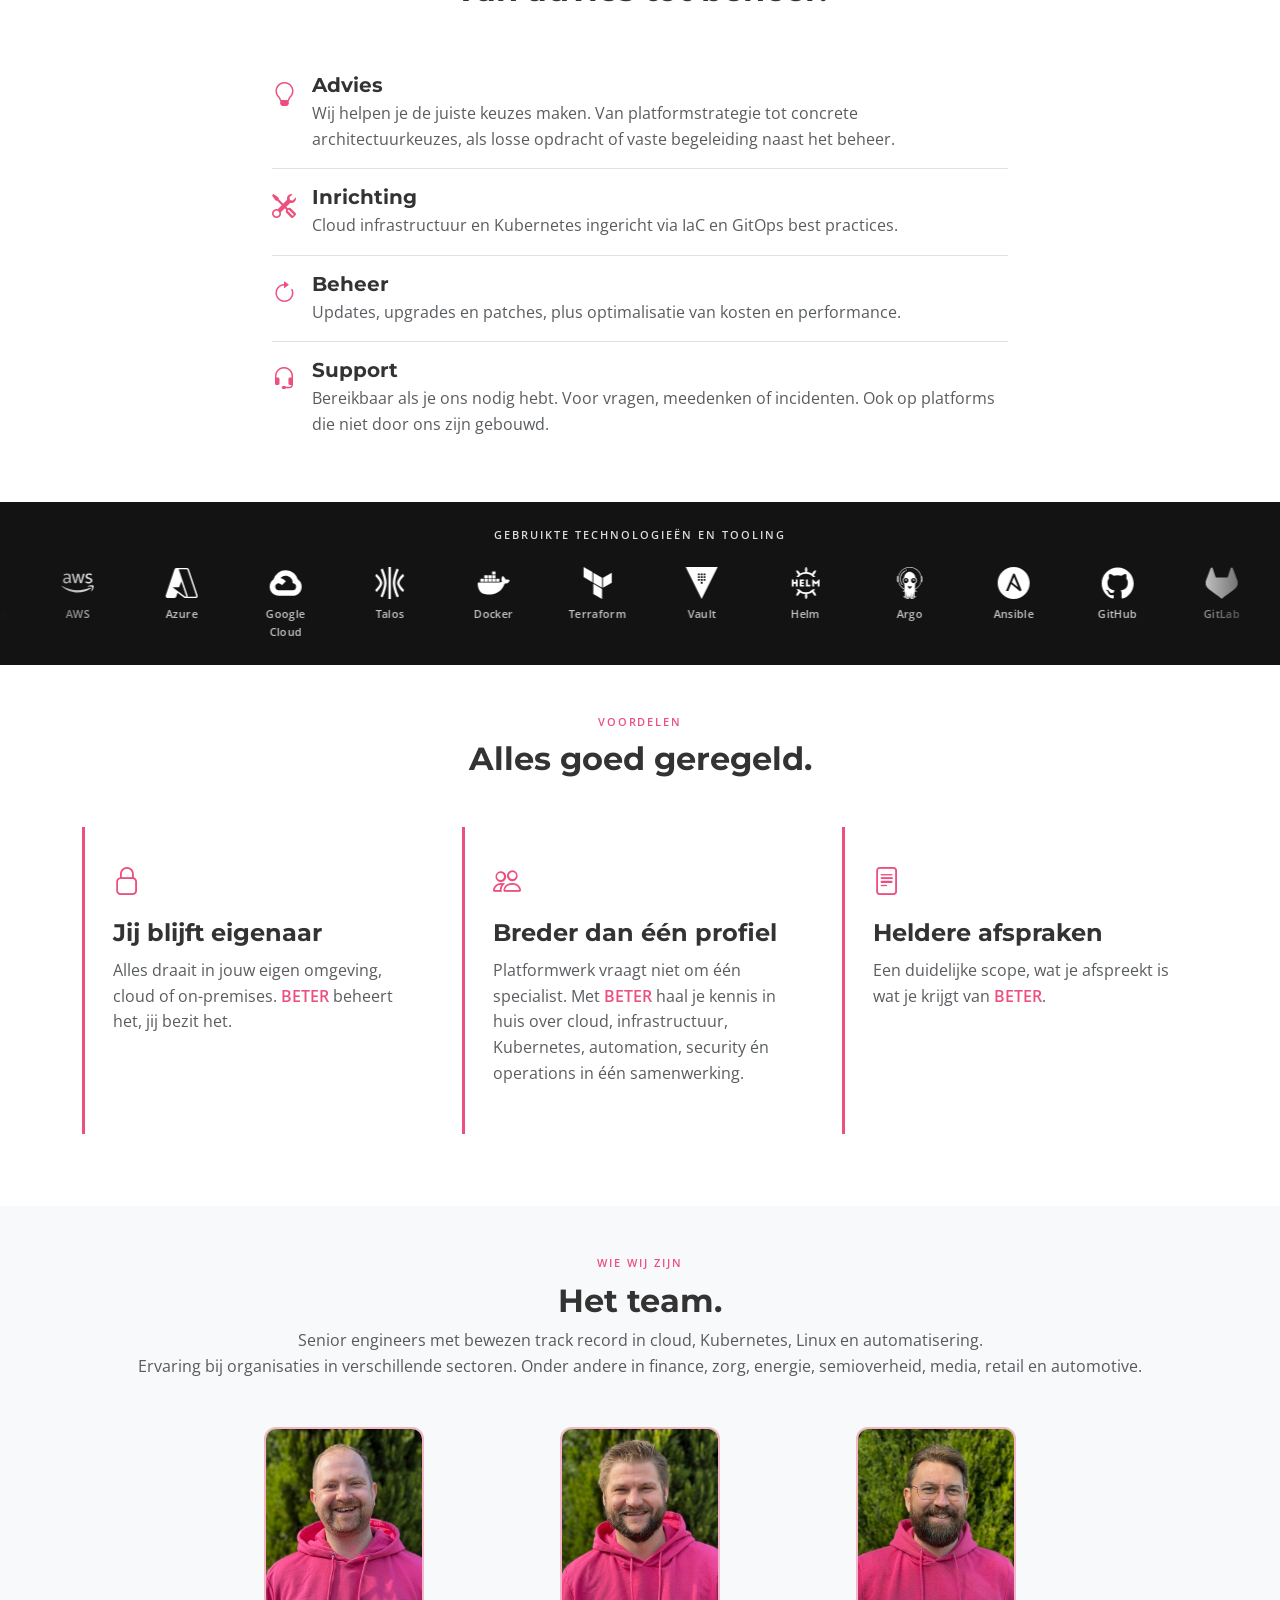
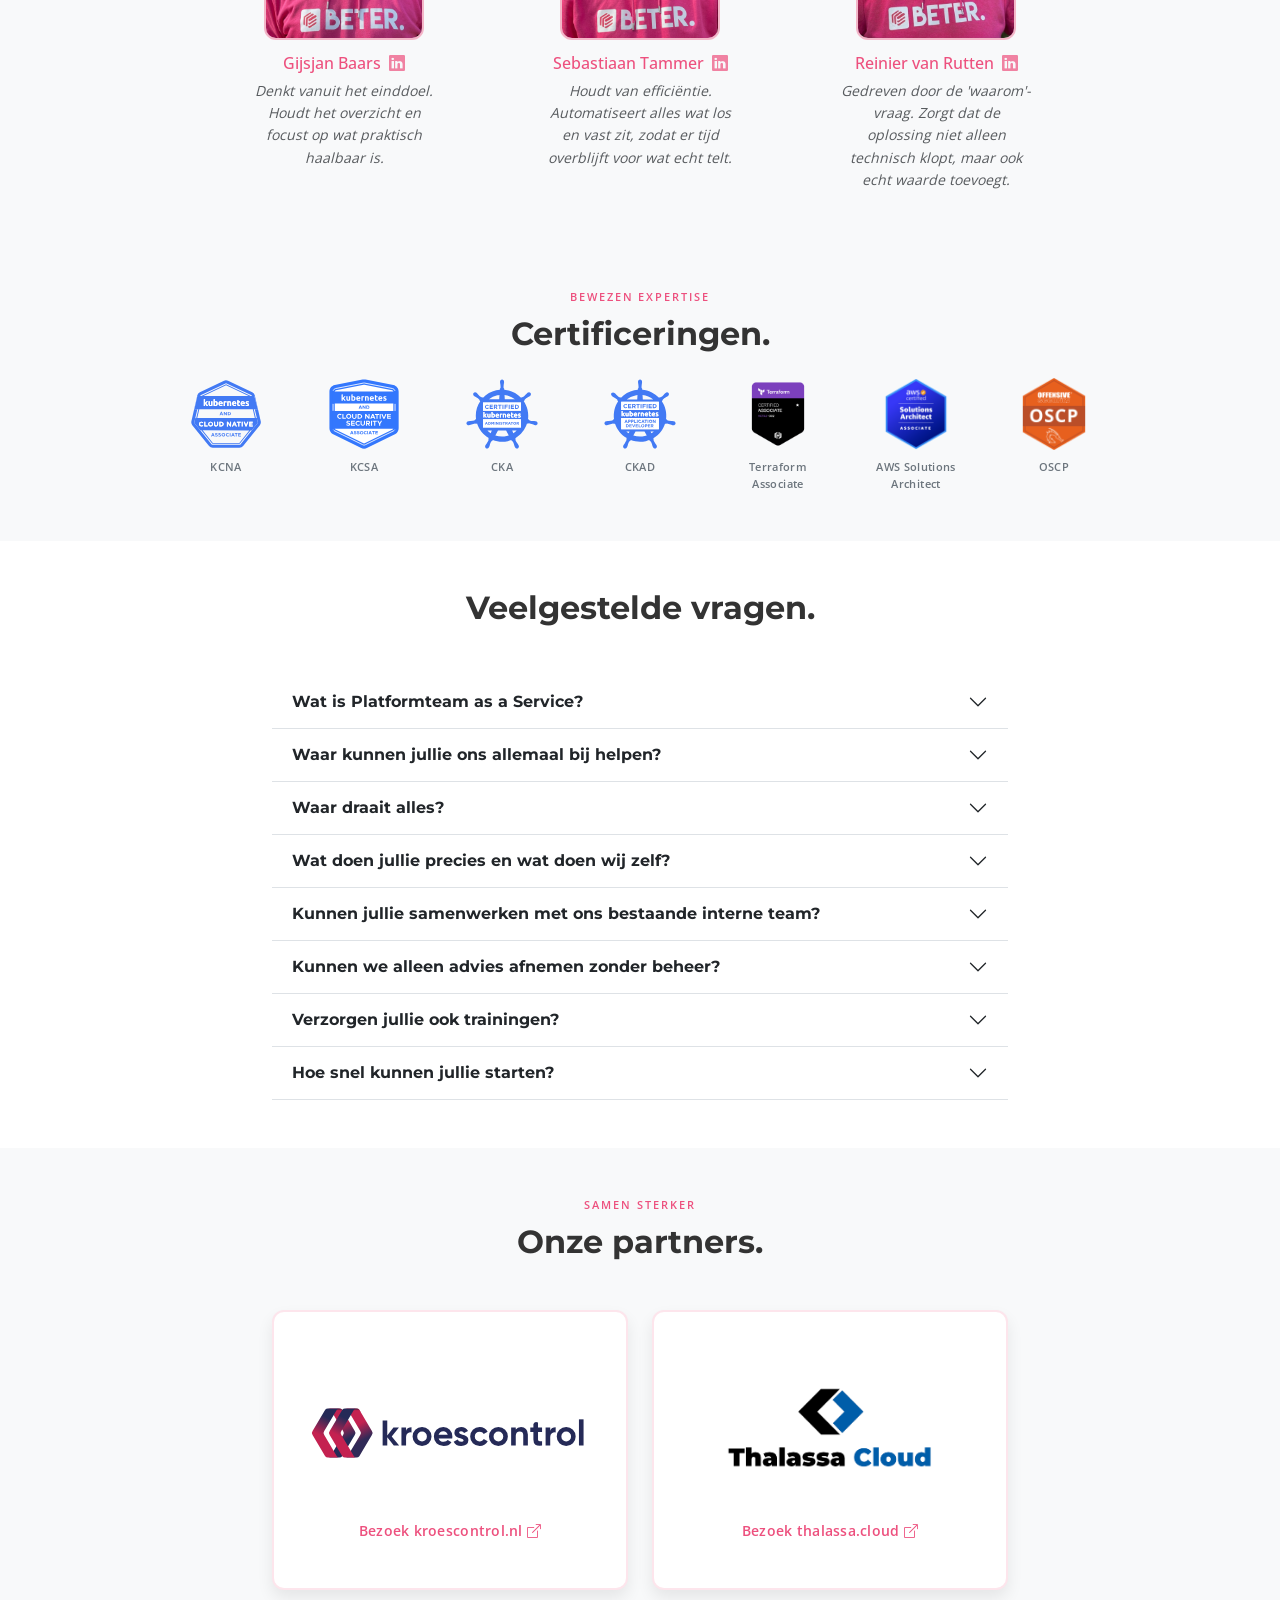
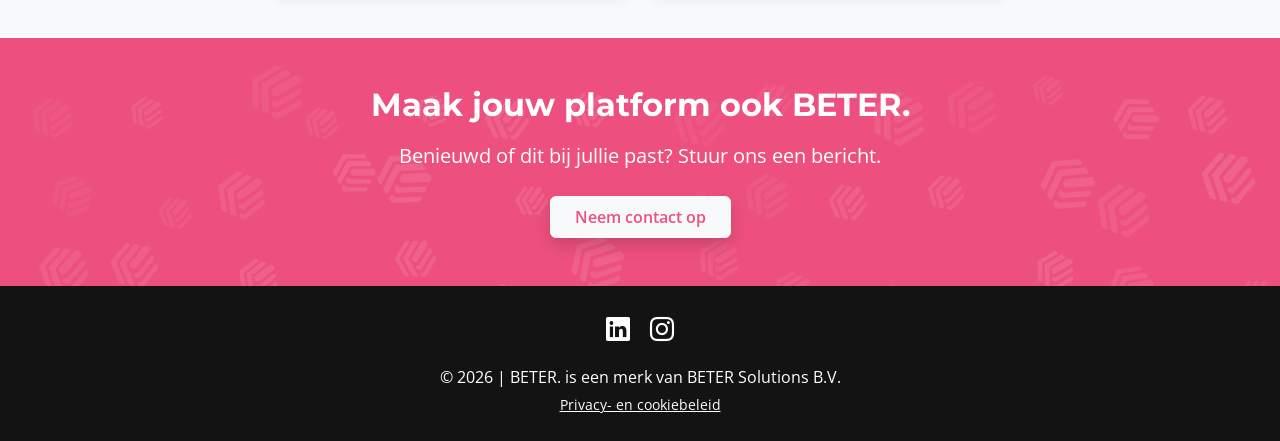
==== commit 1de9bdfa: "Update organization name in schema metadata for consistency" ====
--- a/index.html
+++ b/index.html
@@ -89,8 +89,8 @@
           "description": "Van cloud infrastructuur en Kubernetes tot het bouwen van self-service platformen. BETER beheert het platform zodat jouw team zich kan richten op applicaties bouwen.",
           "provider": {
             "@type": "Organization",
-            "name": "BETER Solutions",
-            "alternateName": "BETER."
+            "name": "BETER.",
+            "alternateName": "BETER Solutions"
           },
           "areaServed": "NL",
           "serviceType": "Platform Engineering"
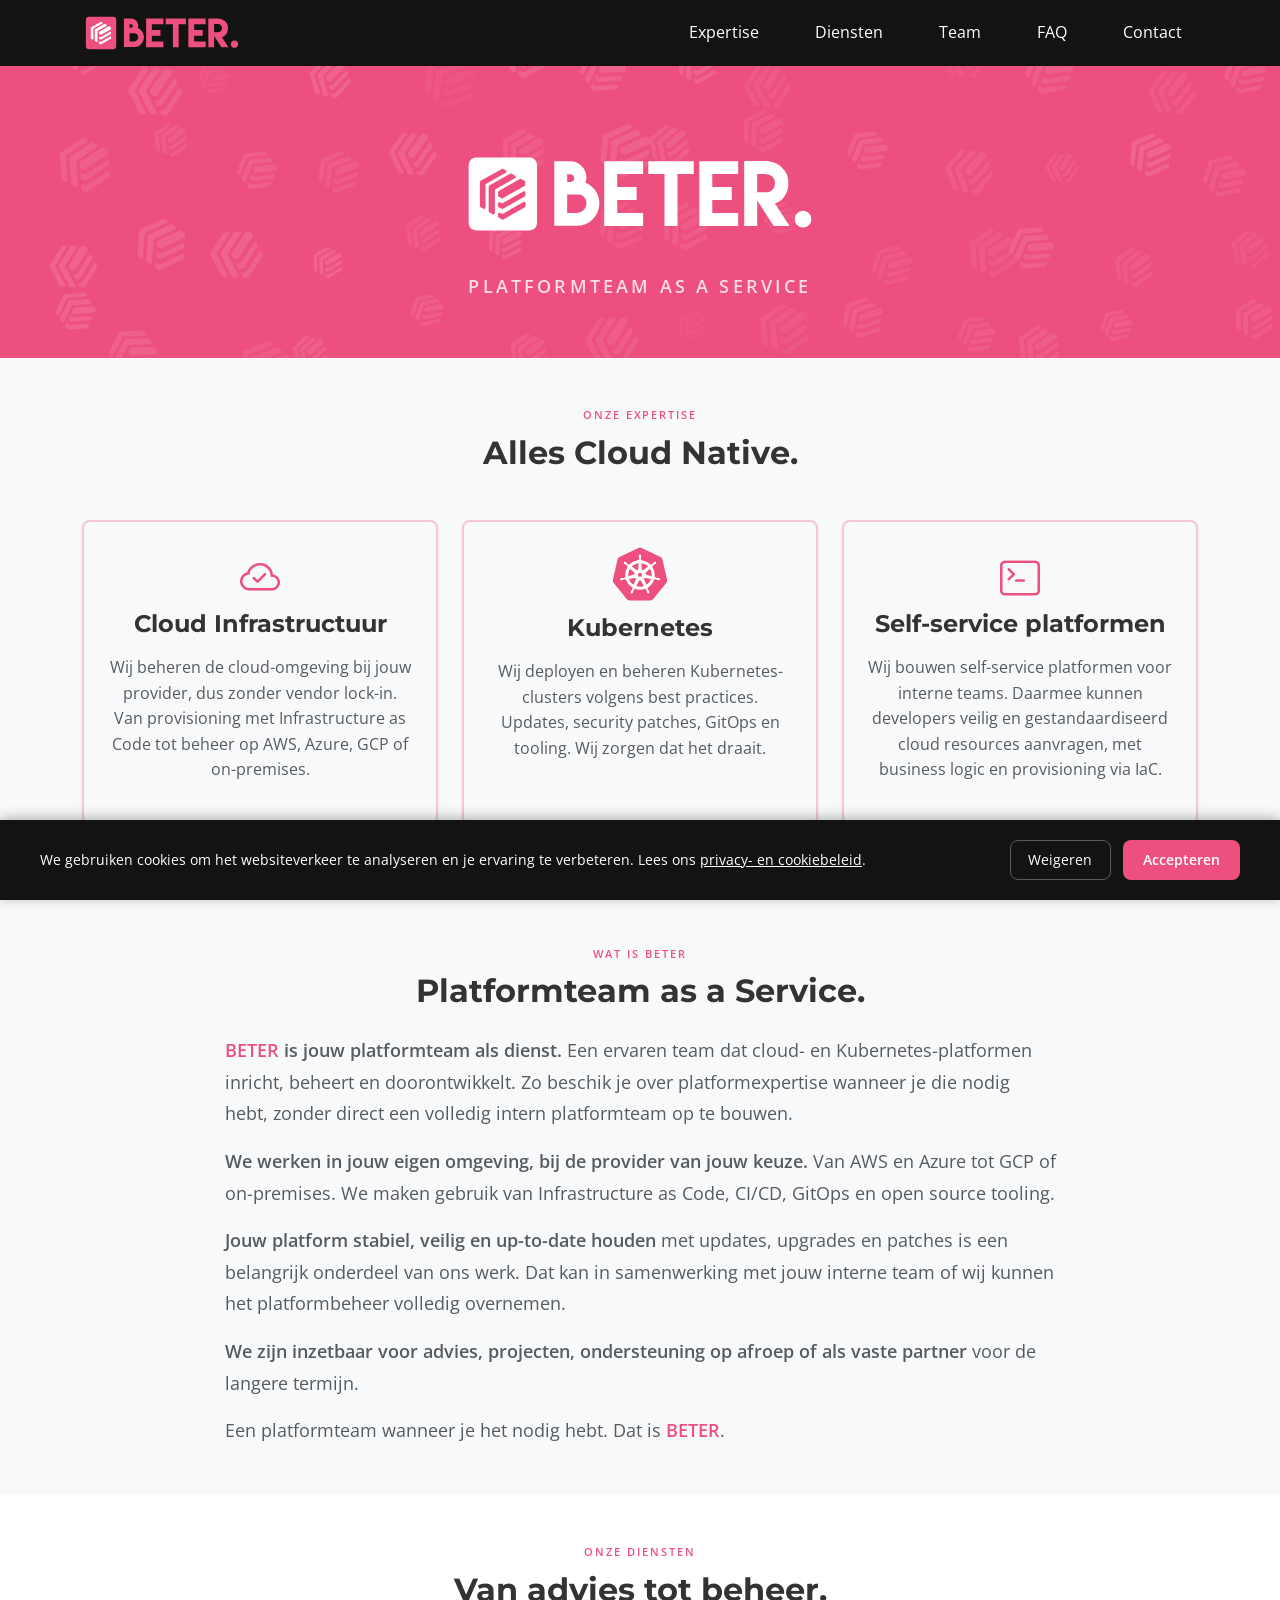
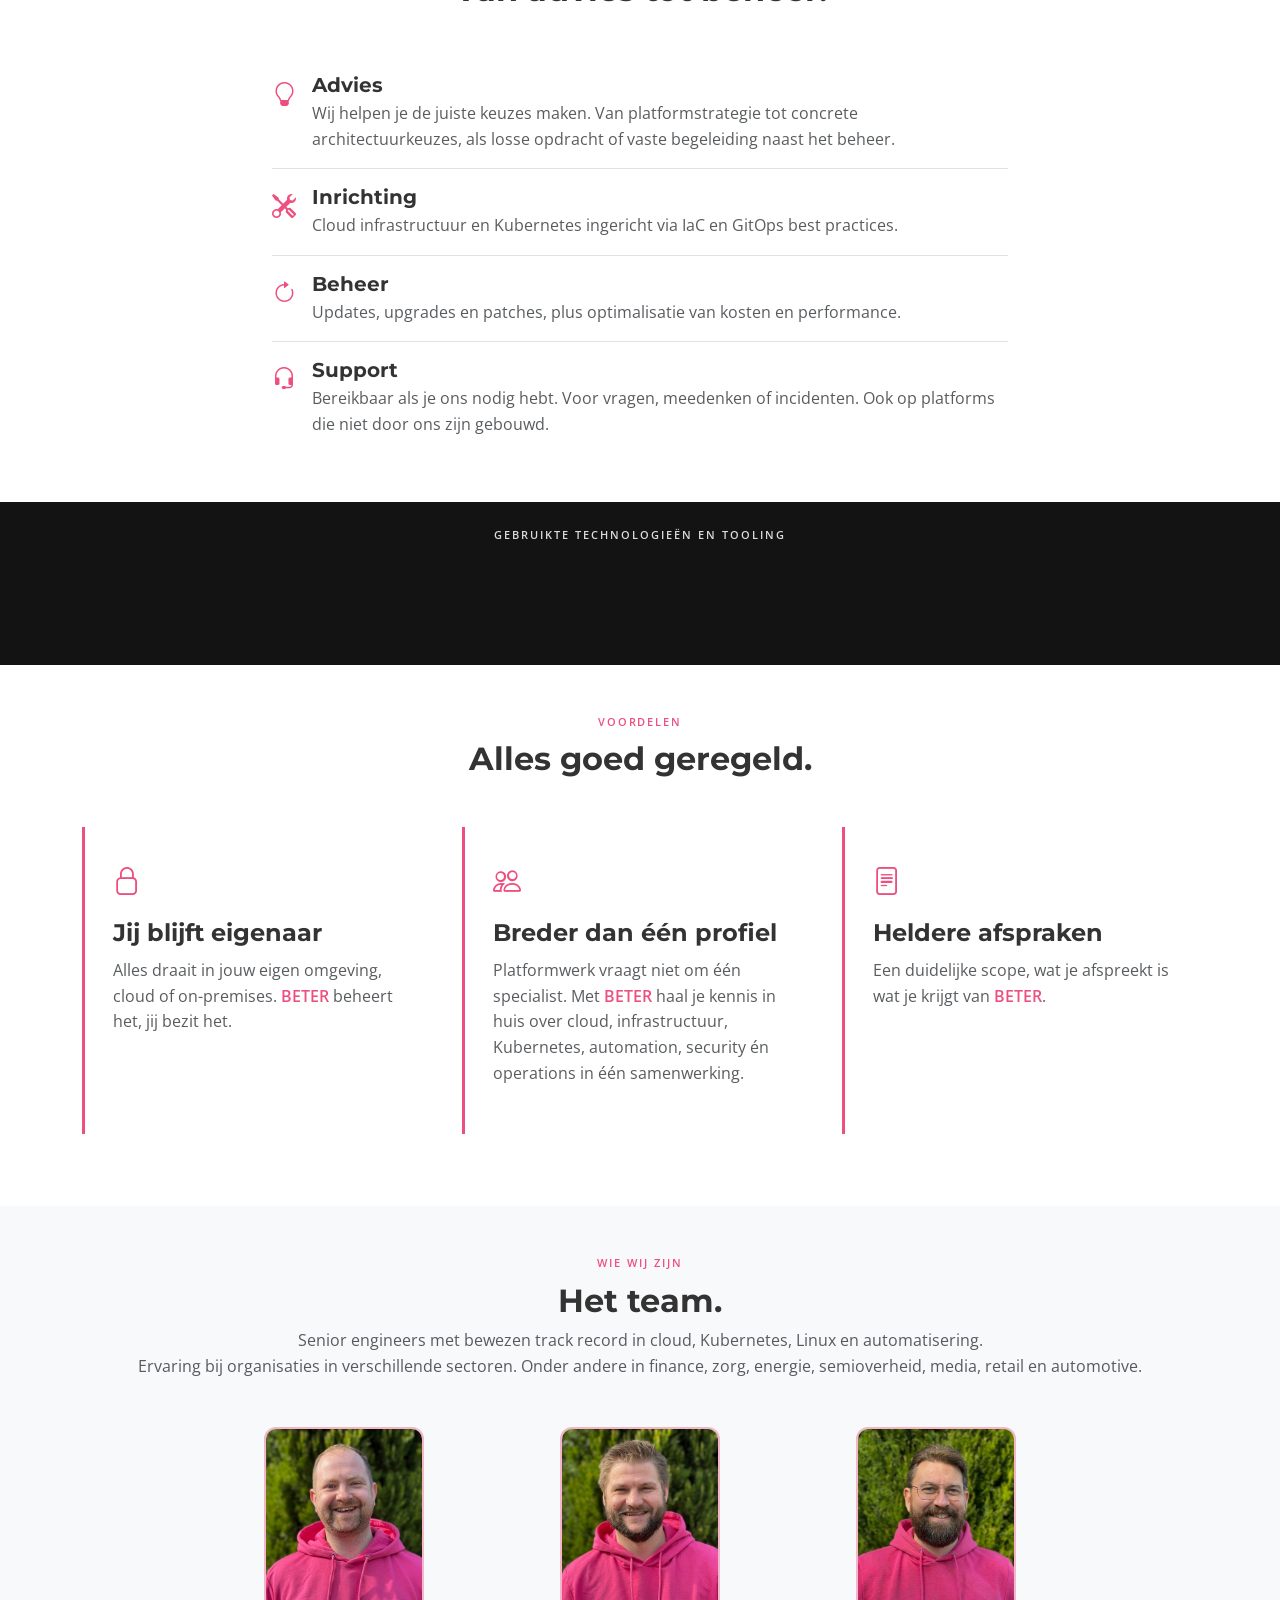
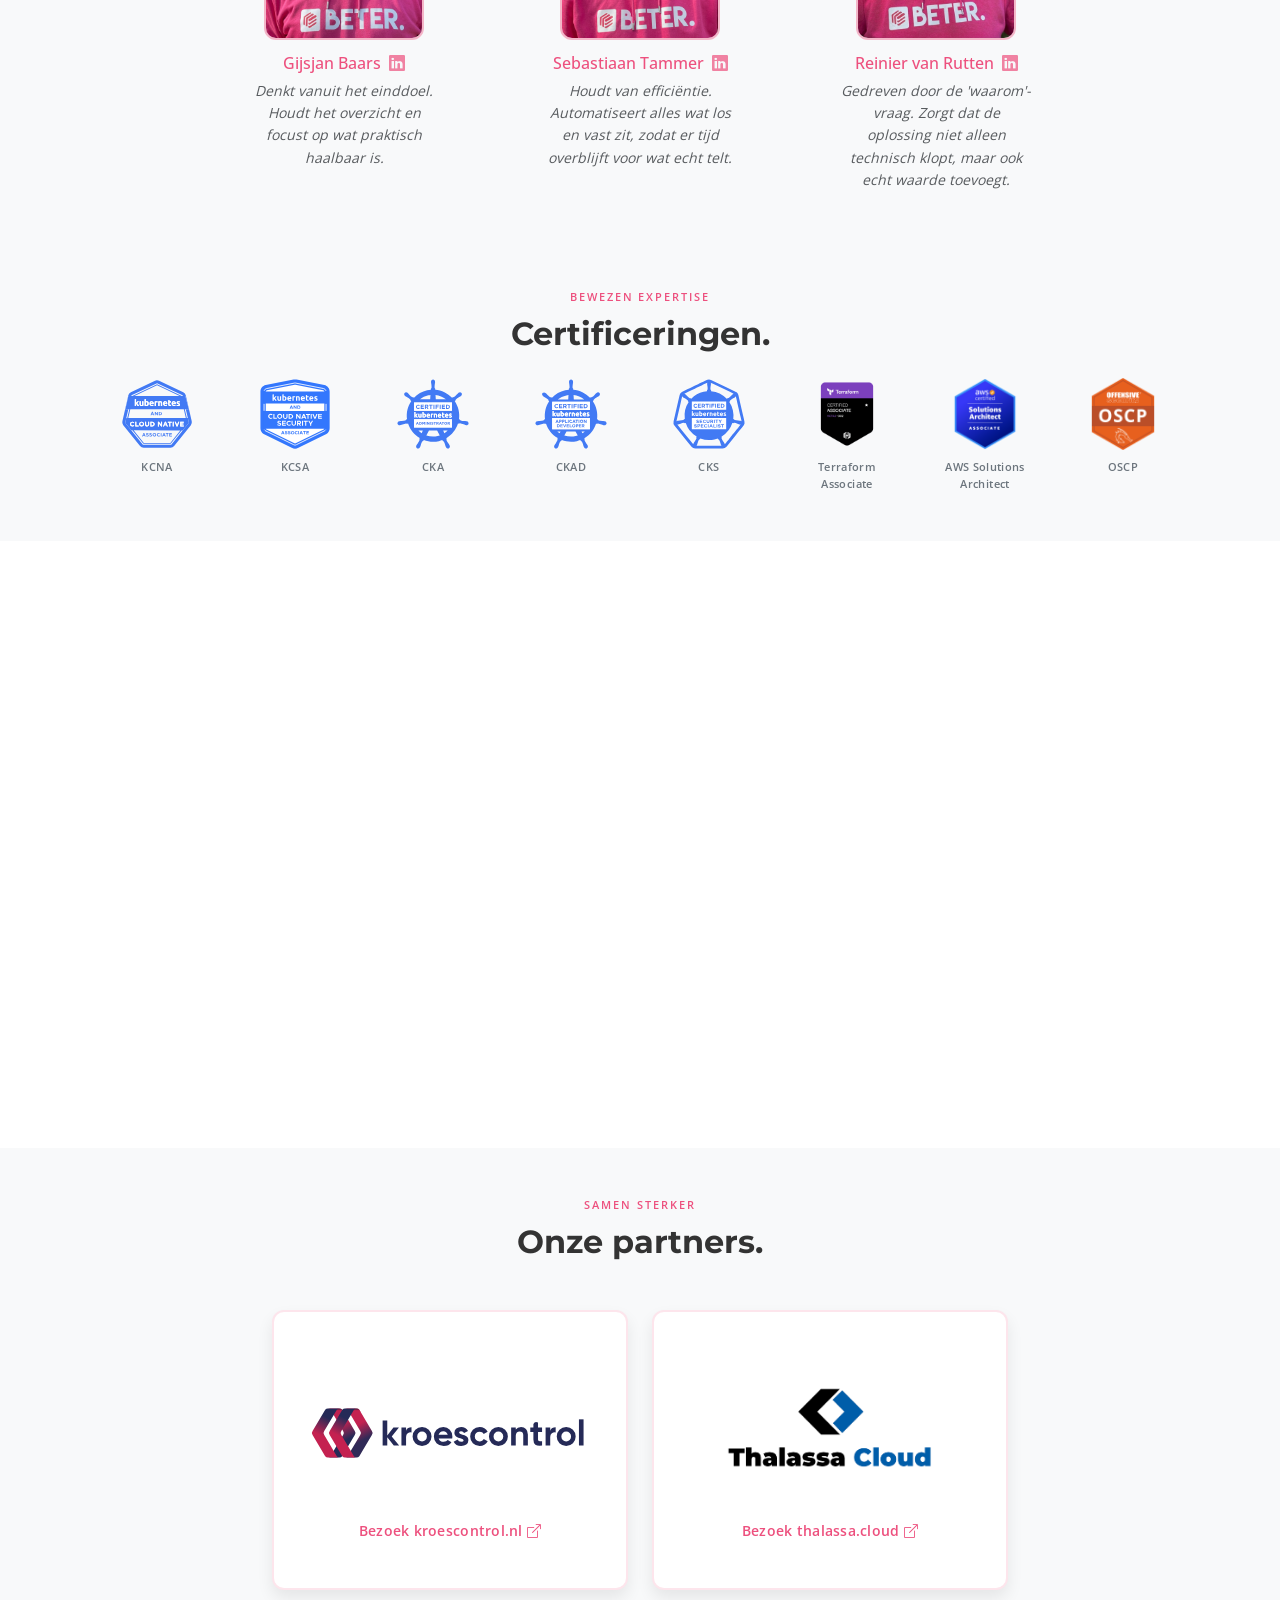
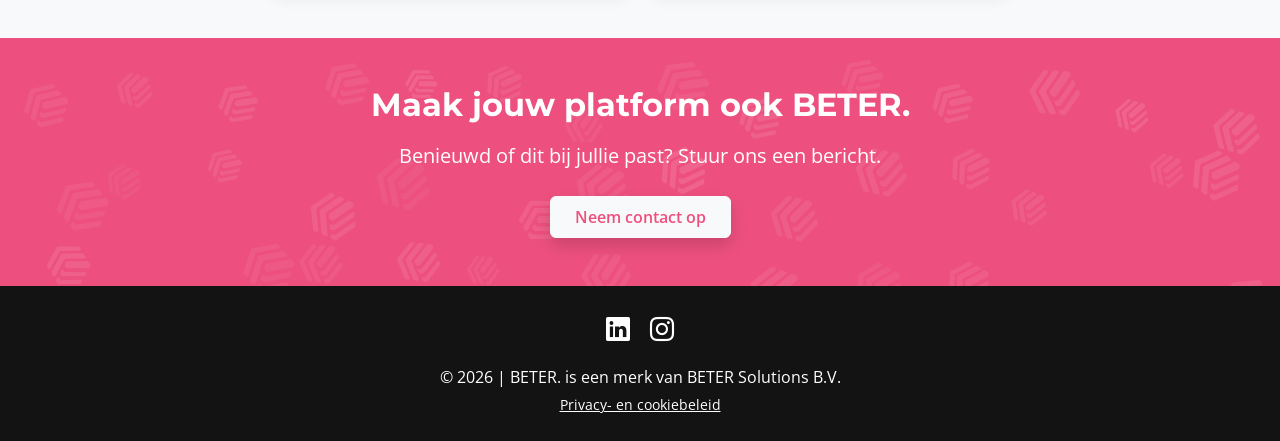
==== commit 6dedfdfc: "Add Certified Kubernetes Security Specialist (CKS) certification to index.html" ====
--- a/index.html
+++ b/index.html
@@ -594,6 +594,10 @@
                     <span class="cert-logo-name">CKAD</span>
                 </div>
                 <div class="cert-item">
+                    <img src="img/logos/certs/cks.svg" alt="Certified Kubernetes Security Specialist (CKS)" class="cert-logo">
+                    <span class="cert-logo-name">CKS</span>
+                </div>
+                <div class="cert-item">
                     <img src="img/logos/certs/terraform-associate.png" alt="HashiCorp Certified: Terraform Associate" class="cert-logo">
                     <span class="cert-logo-name">Terraform Associate</span>
                 </div>
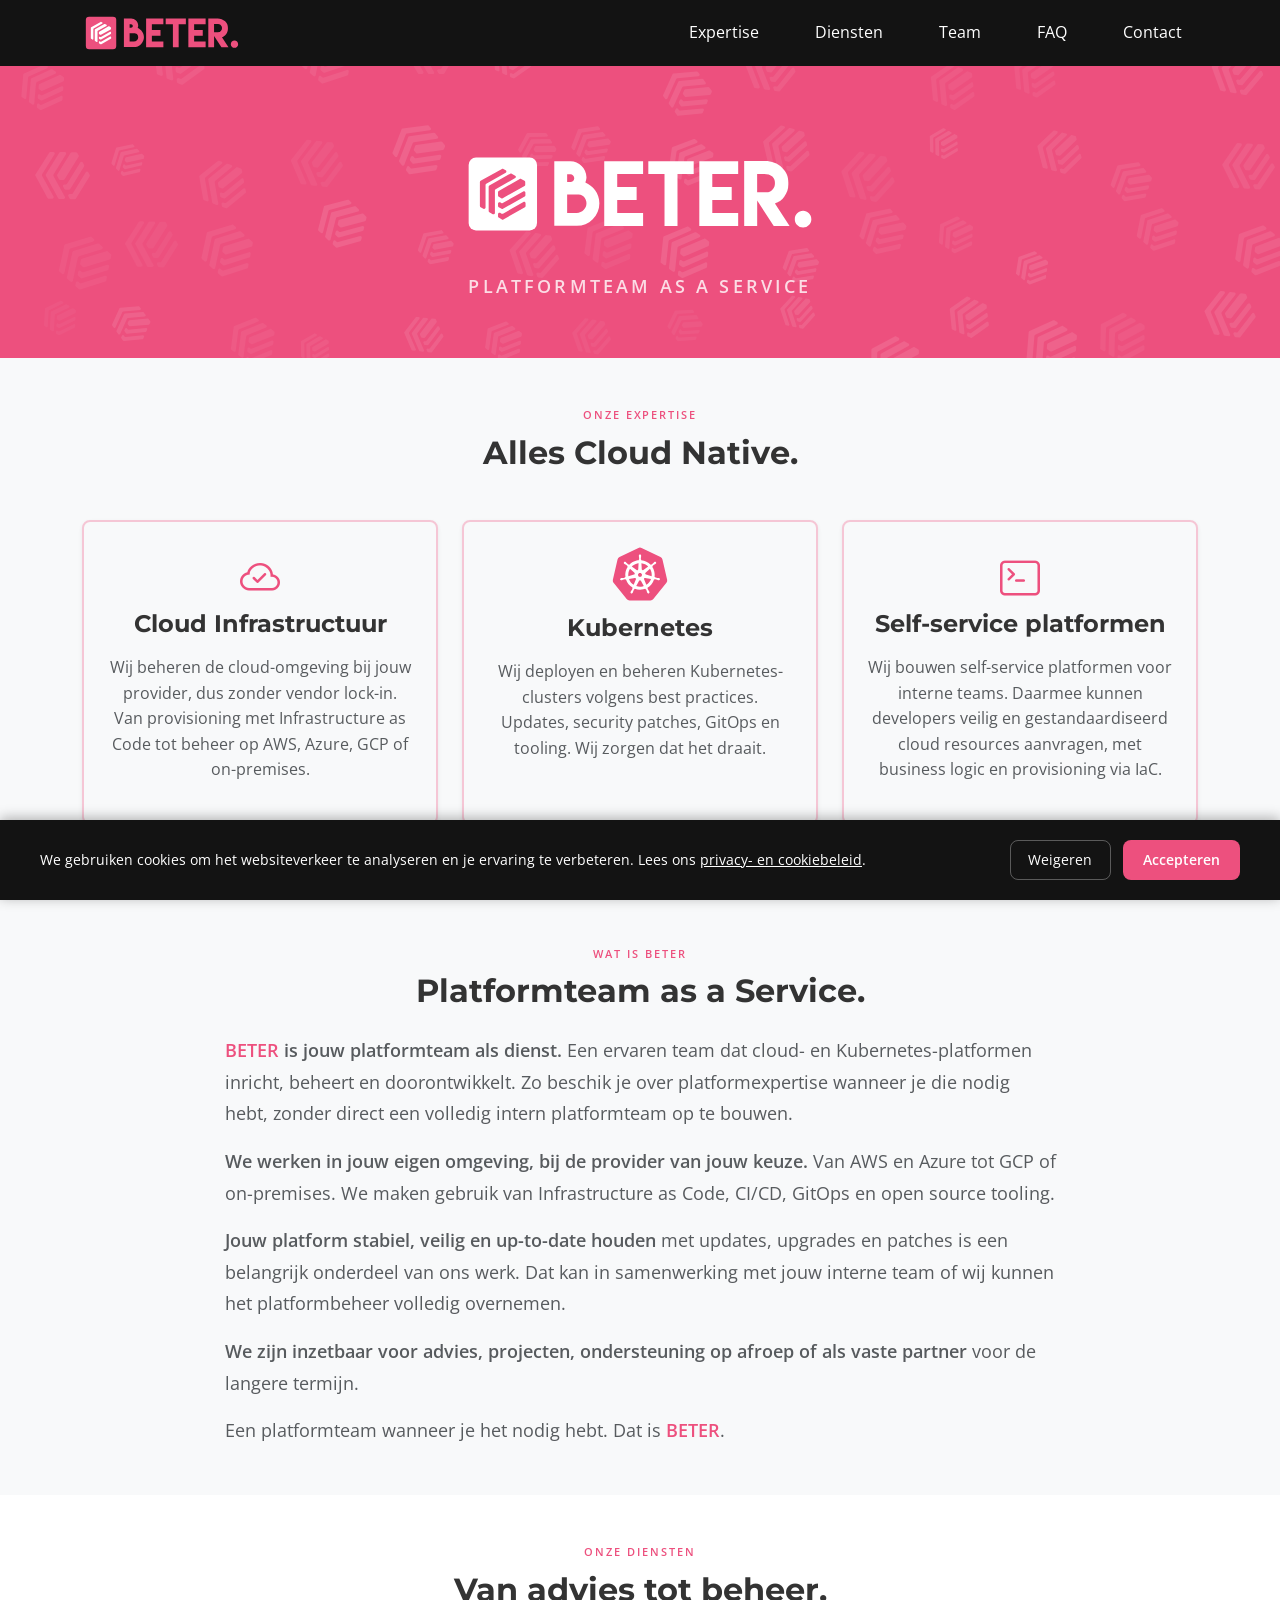
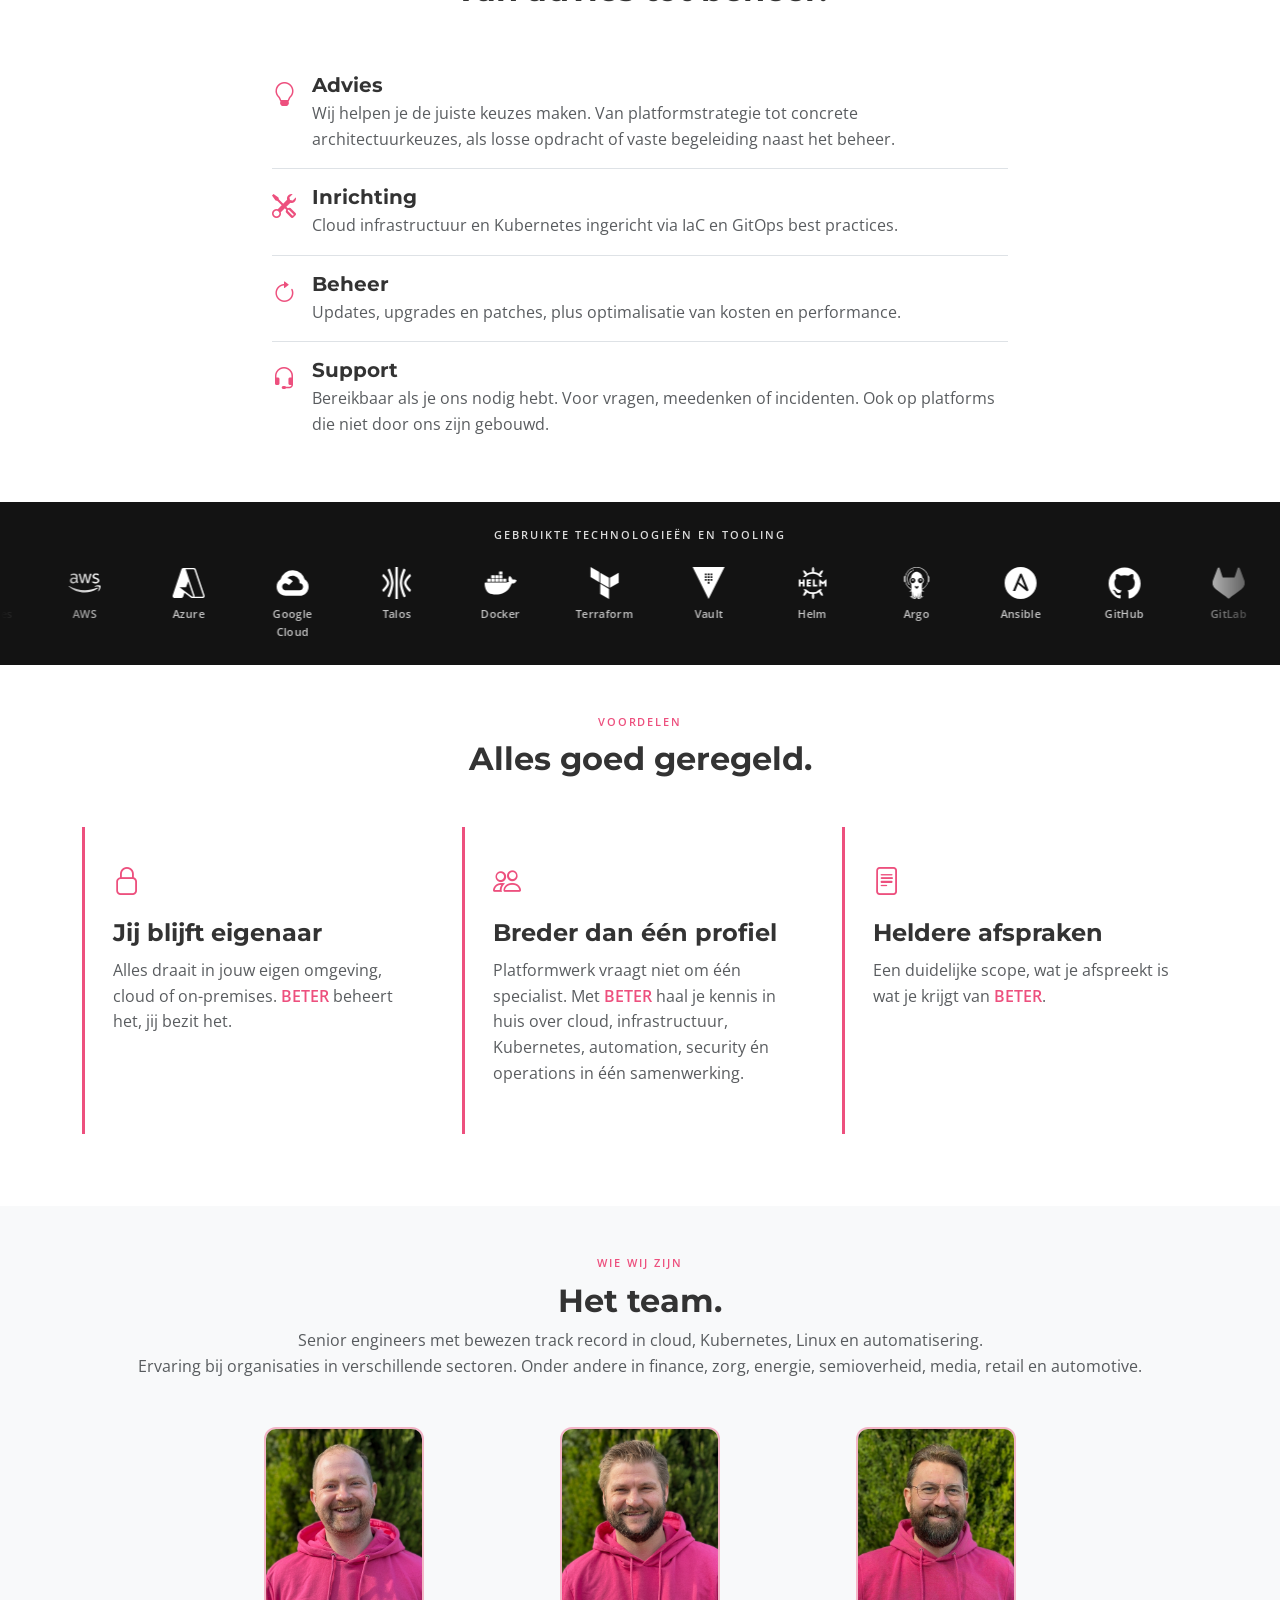
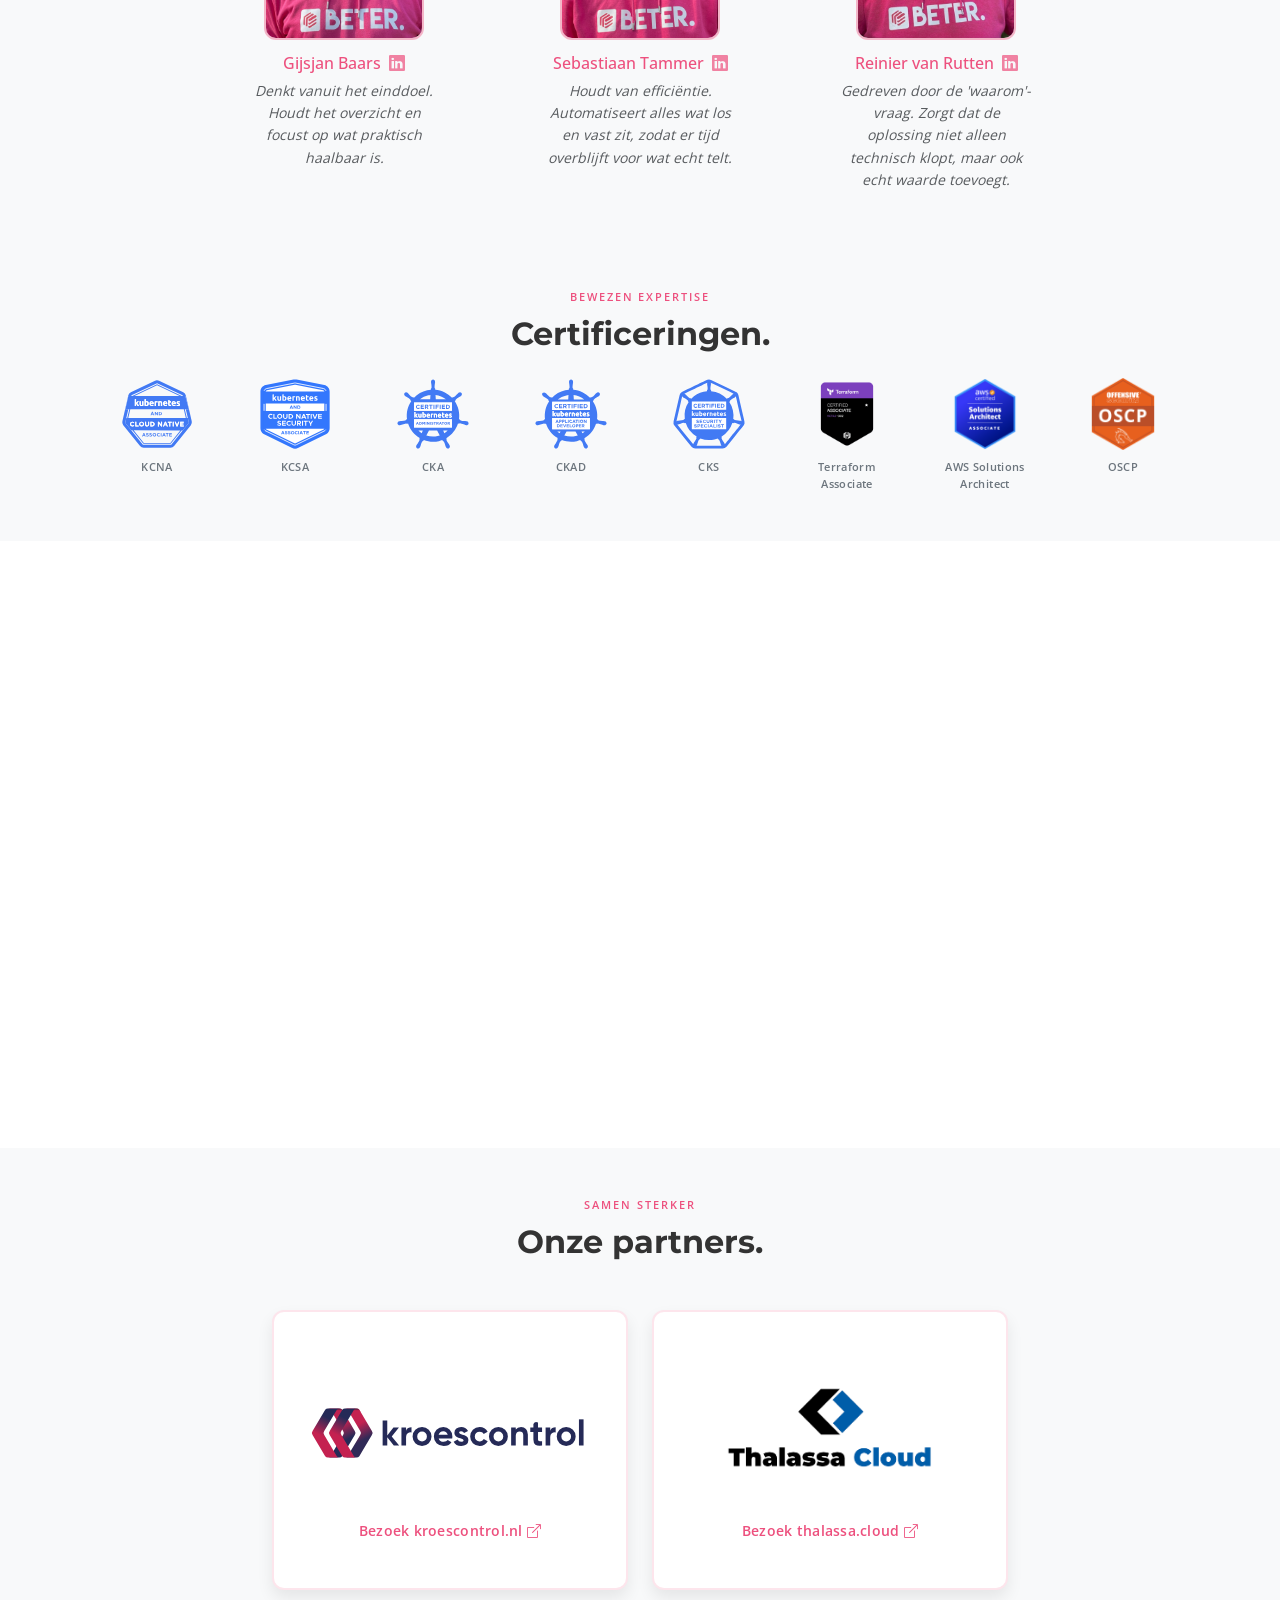
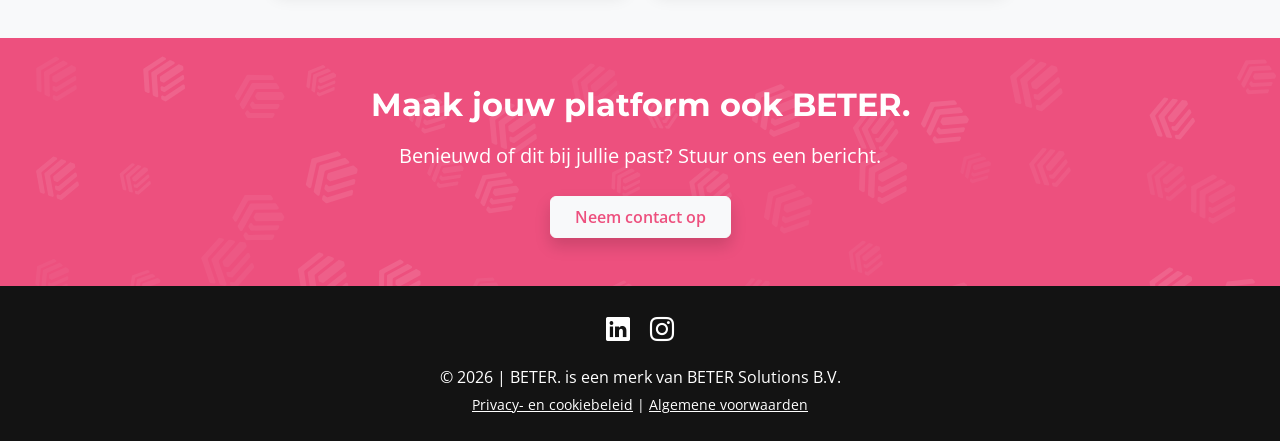
==== commit 79c2d760: "Add link to terms and conditions in footer and include PDF file" ====
--- a/index.html
+++ b/index.html
@@ -768,7 +768,7 @@
                 </a>
             </div>
             <p class="mb-1">&copy; 2026 | BETER. is een merk van BETER Solutions B.V.</p>
-            <p class="mb-0 small"><a href="privacy.html" class="text-white text-decoration-underline">Privacy- en cookiebeleid</a></p>
+            <p class="mb-0 small"><a href="privacy.html" class="text-white text-decoration-underline">Privacy- en cookiebeleid</a> | <a href="pdf/Algemene_Voorwaarden_BETER_Solutions_versie_21_augustus_2026.pdf" target="_blank" rel="noopener noreferrer" class="text-white text-decoration-underline">Algemene voorwaarden</a></p>
         </div>
     </footer>
     <script src="js/vendor/bootstrap.bundle.min.js"></script>
